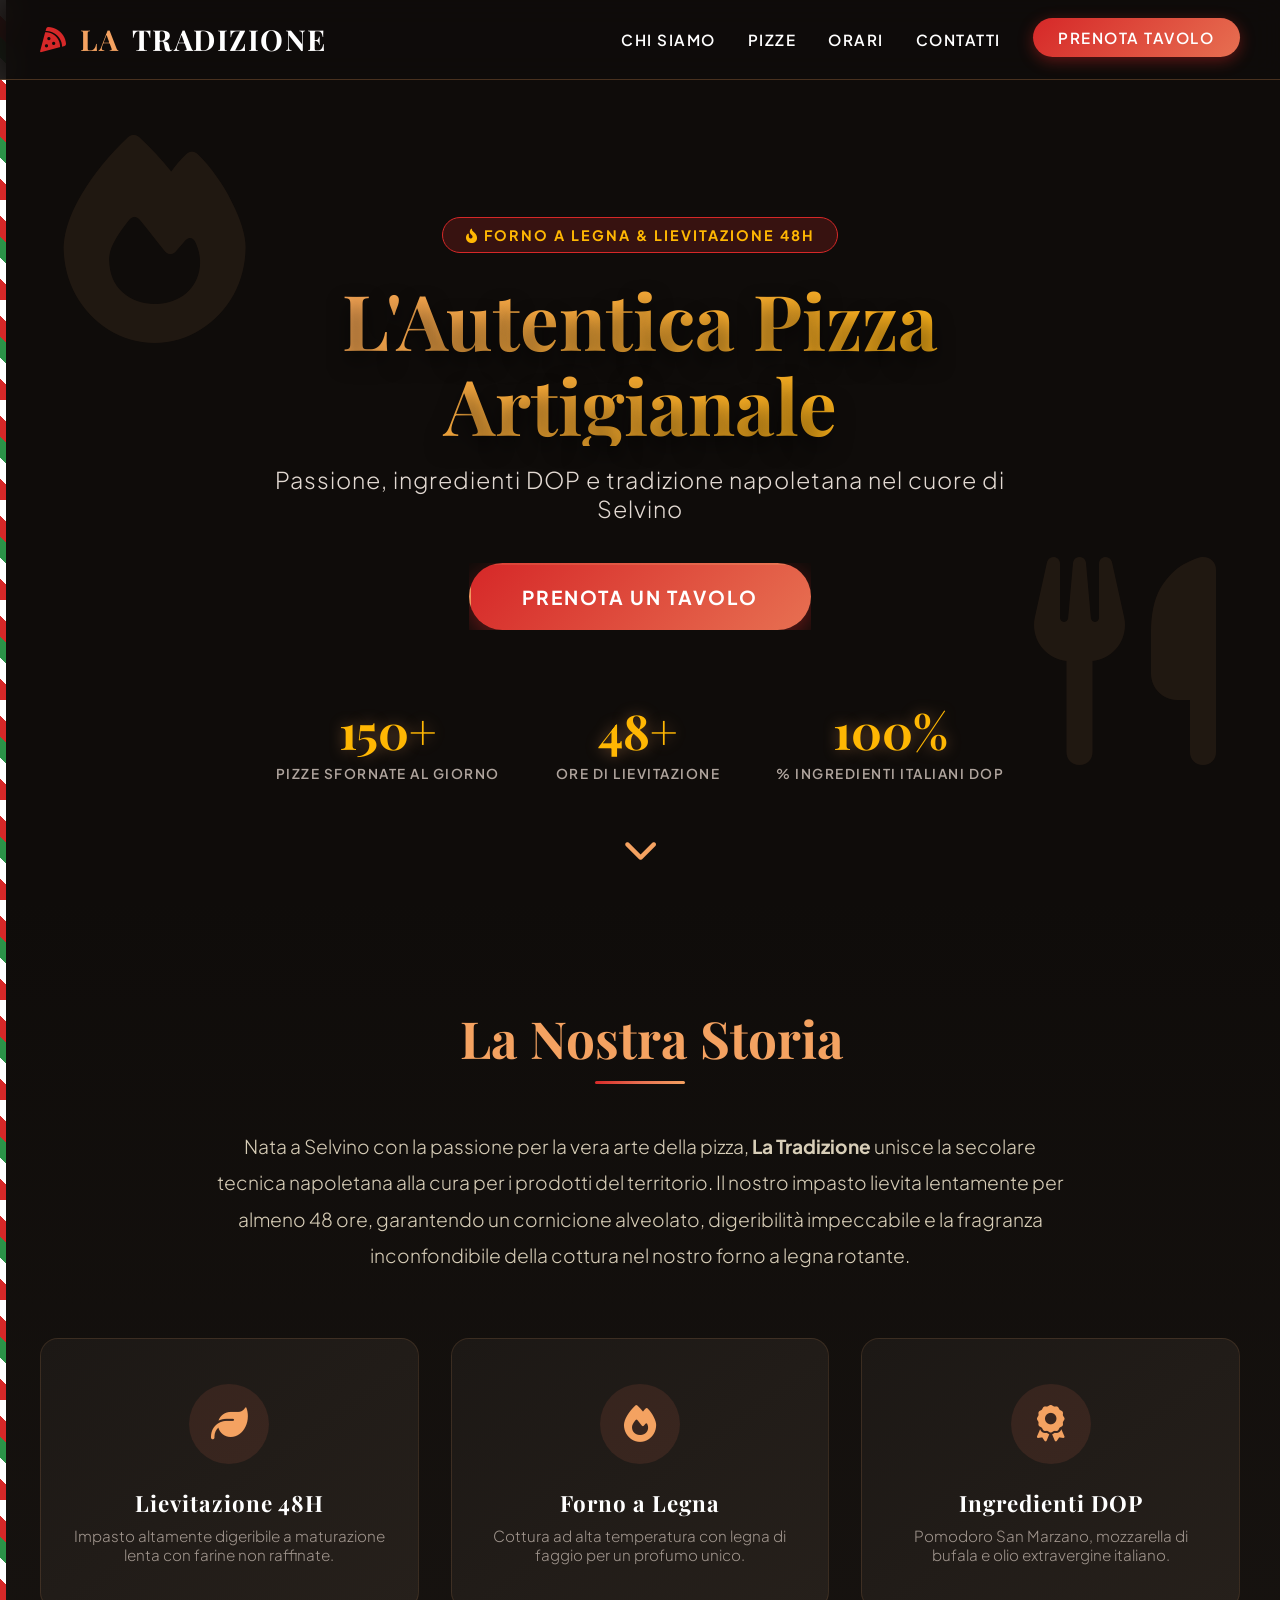
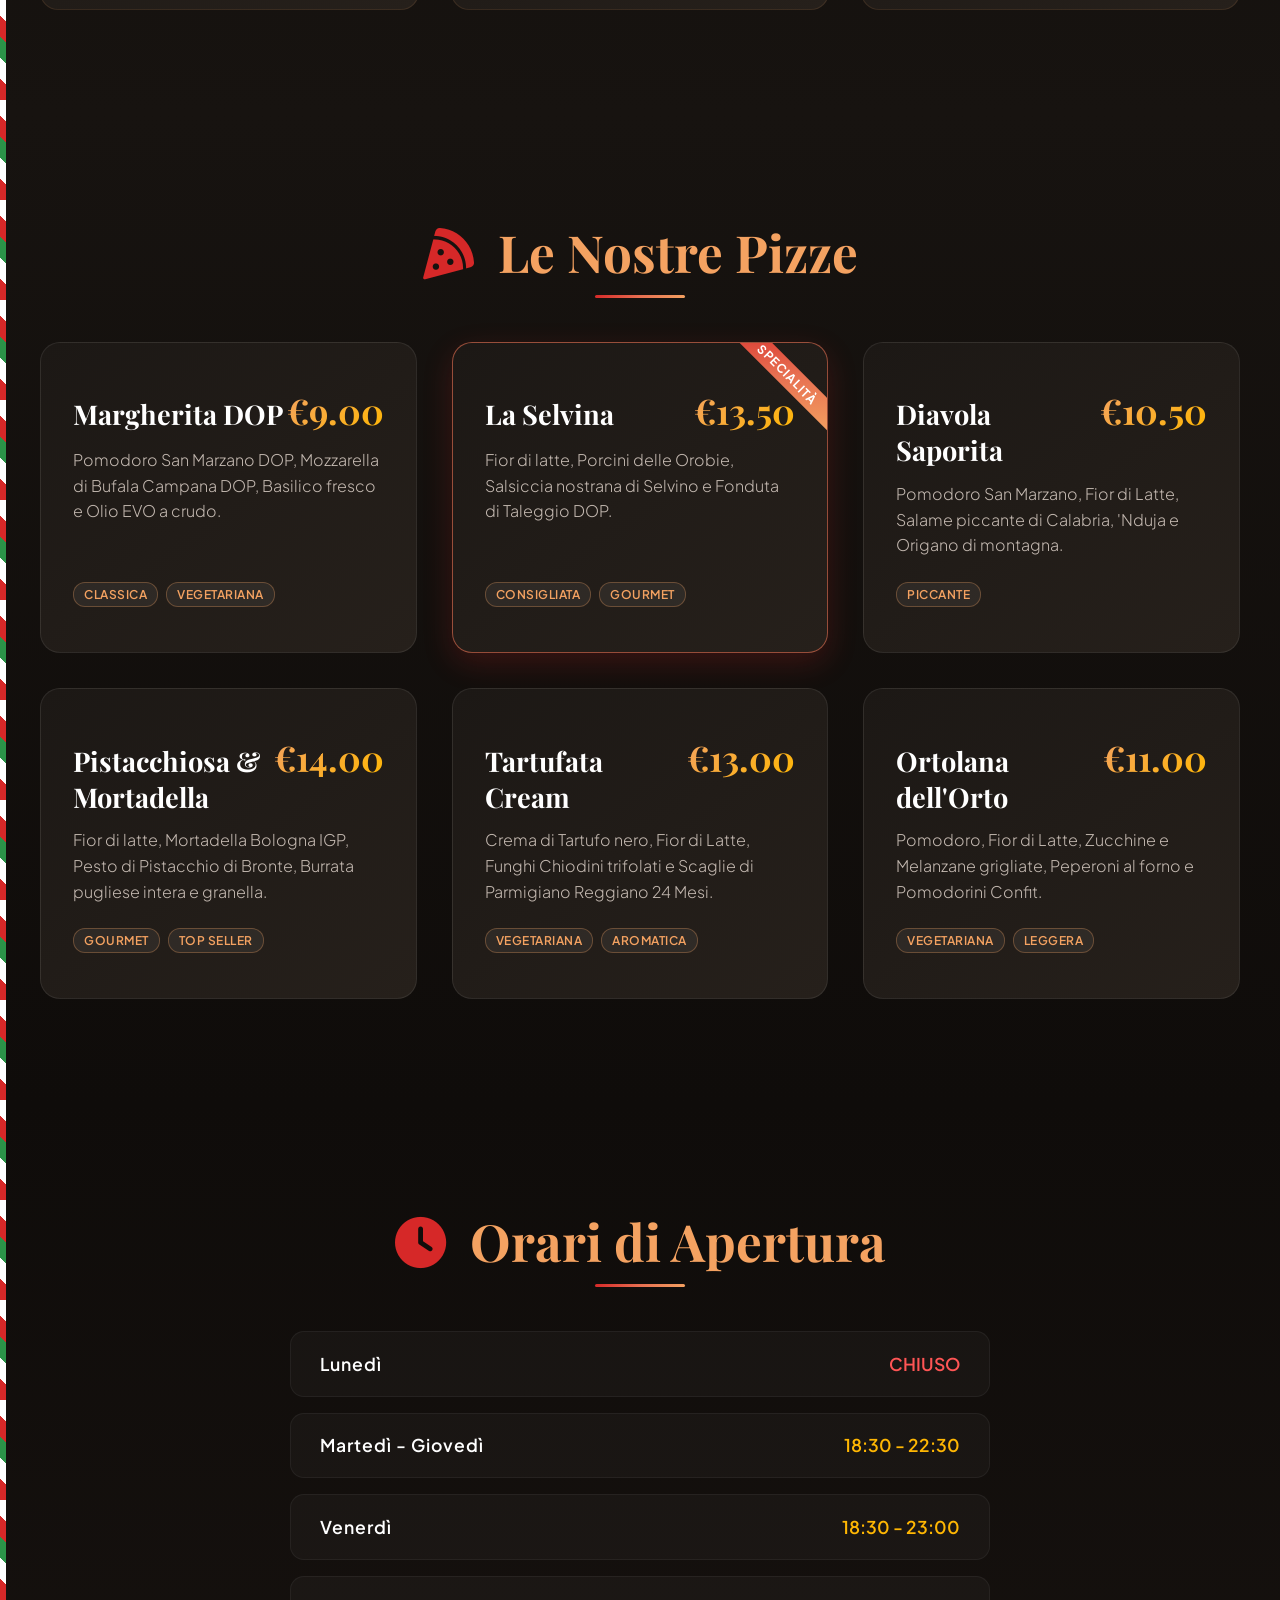
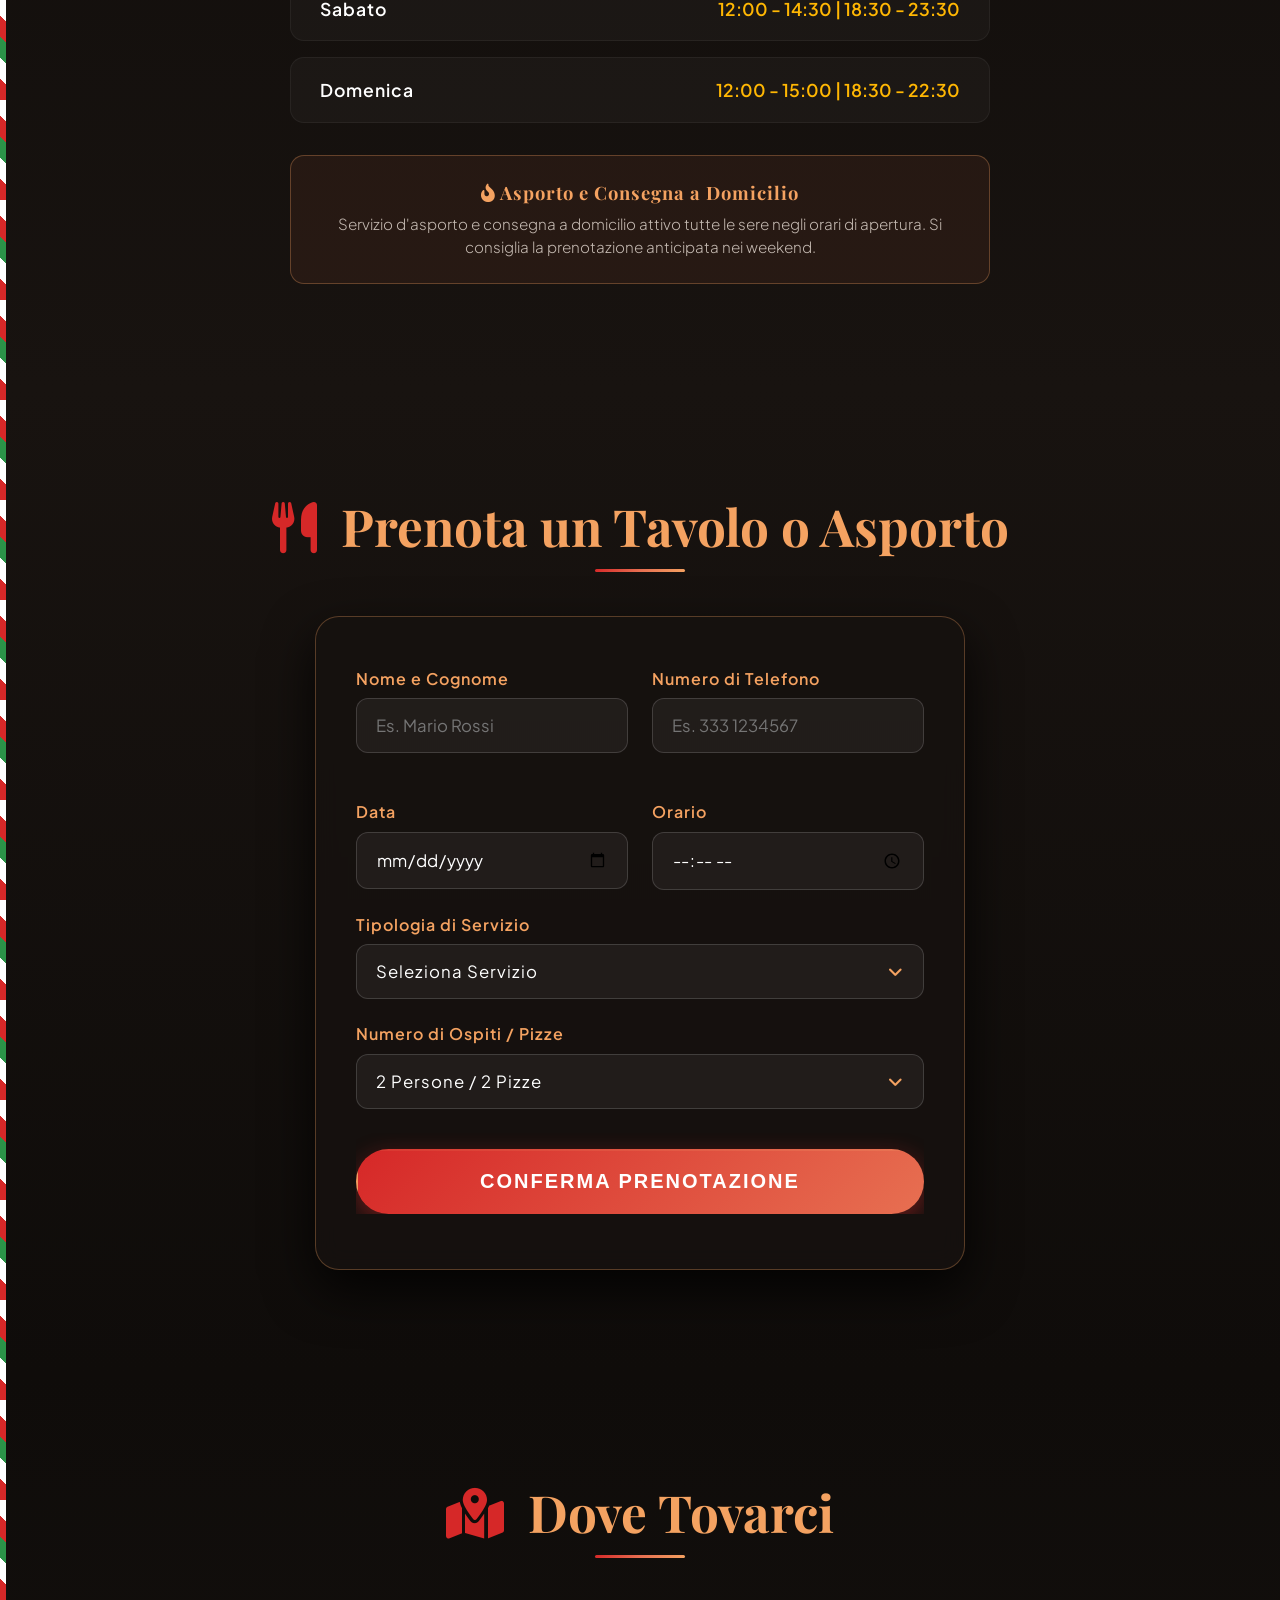
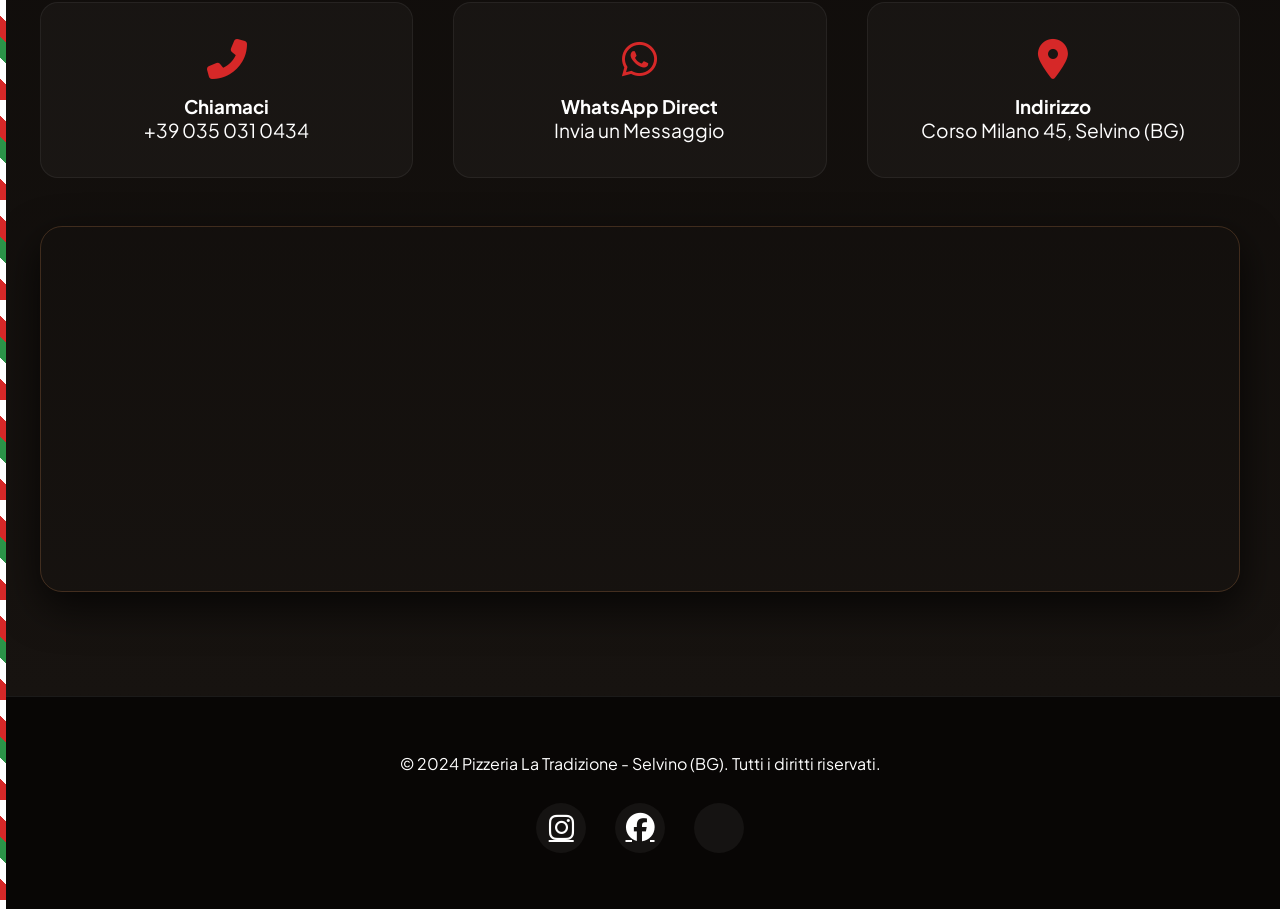
==== Frontend/index.html @ 89fb7803 "idk" ====
<!DOCTYPE html>
<html lang="it">
<head>
    <meta charset="UTF-8">
    <meta name="viewport" content="width=device-width, initial-scale=1.0">
    <meta name="description" content="Pizzeria La Tradizione a Selvino (BG) - Pizze artigianali a lievitazione naturale 48 ore, cotte nel forno a legna con ingredienti DOP selezionati.">
    <meta name="keywords" content="pizzeria, pizza napoletana, forno a legna, lievitazione naturale, Selvino, Bergamo, pizza da asporto">
    <title>Pizzeria La Tradizione | Pizzeria Artigianale a Selvino (BG)</title>
    <link rel="preconnect" href="https://fonts.googleapis.com">
    <link href="https://fonts.googleapis.com/css2?family=Playfair+Display:ital,wght@0,700;0,900;1,400&family=Plus+Jakarta+Sans:wght@300;400;600;700&display=swap" rel="stylesheet">
    <link rel="stylesheet" href="https://cdnjs.cloudflare.com/ajax/libs/font-awesome/6.4.0/css/all.min.css">
    <!-- Collegamento al file CSS esterno -->
    <link rel="stylesheet" href="style.css">
</head>
<body>
    <div class="pizza-stripe-accent"></div>

    <header class="header" id="navbar">
        <div class="logo">
            <h1><i class="fas fa-pizza-slice"></i> LA <span>TRADIZIONE</span></h1>
        </div>
        <nav class="nav" aria-label="Navigazione principale">
            <ul>
                <li><a href="#about">Chi Siamo</a></li>
                <li><a href="#menu">Pizze</a></li>
                <li><a href="#orari">Orari</a></li>
                <li><a href="#contatti">Contatti</a></li>
                <li><a href="#prenota" class="btn-prenota btn-ripple">Prenota Tavolo</a></li>
            </ul>
        </nav>
        <button class="menu-mobile" aria-label="Menu mobile">
            <i class="fas fa-bars"></i>
        </button>
    </header>

    <main>
        <section class="hero">
            <i class="fas fa-fire hero-floating-icon icon-1"></i>
            <i class="fas fa-utensils hero-floating-icon icon-2"></i>

            <div class="hero-content">
                <span class="hero-badge"><i class="fas fa-fire-flame-curved"></i> Forno a Legna & Lievitazione 48H</span>
                <h2>L'Autentica Pizza Artigianale</h2>
                <p>Passione, ingredienti DOP e tradizione napoletana nel cuore di Selvino</p>
                <div class="btn-ripple">
                    <a href="#prenota" class="btn-hero">Prenota un Tavolo</a>
                </div>
                
                <div class="hero-stats">
                    <div class="stat">
                        <span class="stat-number" data-target="150">0</span>
                        <span class="stat-label">Pizze Sfornate al Giorno</span>
                    </div>
                    <div class="stat">
                        <span class="stat-number" data-target="48">0</span>
                        <span class="stat-label">Ore di Lievitazione</span>
                    </div>
                    <div class="stat">
                        <span class="stat-number" data-target="100">0</span>
                        <span class="stat-label">% Ingredienti Italiani DOP</span>
                    </div>
                </div>
            </div>
            <div class="hero-scroll" id="scrollBtn">
                <i class="fas fa-chevron-down"></i>
            </div>
        </section>

        <section id="about" class="section about">
            <div class="container">
                <h2 class="section-title reveal"><i class="fas fa-wheat-awt"></i> La Nostra Storia</h2>
                <p class="about-text reveal">
                    Nata a Selvino con la passione per la vera arte della pizza, <strong>La Tradizione</strong> unisce la secolare tecnica napoletana alla cura per i prodotti del territorio. Il nostro impasto lievita lentamente per almeno 48 ore, garantendo un cornicione alveolato, digeribilità impeccabile e la fragranza inconfondibile della cottura nel nostro forno a legna rotante.
                </p>
                <div class="features">
                    <div class="feature-card reveal reveal-scale" data-tilt>
                        <div class="feature-icon-wrapper">
                            <i class="fas fa-leaf"></i>
                        </div>
                        <h3>Lievitazione 48H</h3>
                        <p style="color: #a0958d; font-size: 0.95rem; font-weight: 300; margin-top: 0.5rem;">Impasto altamente digeribile a maturazione lenta con farine non raffinate.</p>
                    </div>
                    <div class="feature-card reveal reveal-scale" data-tilt>
                        <div class="feature-icon-wrapper">
                            <i class="fas fa-fire"></i>
                        </div>
                        <h3>Forno a Legna</h3>
                        <p style="color: #a0958d; font-size: 0.95rem; font-weight: 300; margin-top: 0.5rem;">Cottura ad alta temperatura con legna di faggio per un profumo unico.</p>
                    </div>
                    <div class="feature-card reveal reveal-scale" data-tilt>
                        <div class="feature-icon-wrapper">
                            <i class="fas fa-award"></i>
                        </div>
                        <h3>Ingredienti DOP</h3>
                        <p style="color: #a0958d; font-size: 0.95rem; font-weight: 300; margin-top: 0.5rem;">Pomodoro San Marzano, mozzarella di bufala e olio extravergine italiano.</p>
                    </div>
                </div>
            </div>
        </section>

        <section id="menu" class="section menu-pizze">
            <div class="container">
                <h2 class="section-title reveal"><i class="fas fa-pizza-slice"></i> Le Nostre Pizze</h2>
                <div class="menu-grid">
                    <div class="pizza-card reveal reveal-left" data-tilt>
                        <div>
                            <div class="pizza-header">
                                <h3>Margherita DOP</h3>
                                <span class="prezzo">€9.00</span>
                            </div>
                            <p>Pomodoro San Marzano DOP, Mozzarella di Bufala Campana DOP, Basilico fresco e Olio EVO a crudo.</p>
                        </div>
                        <div class="pizza-tags">
                            <span class="tag">Classica</span>
                            <span class="tag">Vegetariana</span>
                        </div>
                    </div>

                    <div class="pizza-card featured reveal reveal-scale" data-tilt>
                        <div class="featured-badge">Specialità</div>
                        <div>
                            <div class="pizza-header">
                                <h3>La Selvina</h3>
                                <span class="prezzo">€13.50</span>
                            </div>
                            <p>Fior di latte, Porcini delle Orobie, Salsiccia nostrana di Selvino e Fonduta di Taleggio DOP.</p>
                        </div>
                        <div class="pizza-tags">
                            <span class="tag">Consigliata</span>
                            <span class="tag">Gourmet</span>
                        </div>
                    </div>

                    <div class="pizza-card reveal reveal-right" data-tilt>
                        <div>
                            <div class="pizza-header">
                                <h3>Diavola Saporita</h3>
                                <span class="prezzo">€10.50</span>
                            </div>
                            <p>Pomodoro San Marzano, Fior di Latte, Salame piccante di Calabria, 'Nduja e Origano di montagna.</p>
                        </div>
                        <div class="pizza-tags">
                            <span class="tag">Piccante</span>
                        </div>
                    </div>

                    <div class="pizza-card reveal reveal-left" data-tilt>
                        <div>
                            <div class="pizza-header">
                                <h3>Pistacchiosa & Mortadella</h3>
                                <span class="prezzo">€14.00</span>
                            </div>
                            <p>Fior di latte, Mortadella Bologna IGP, Pesto di Pistacchio di Bronte, Burrata pugliese intera e granella.</p>
                        </div>
                        <div class="pizza-tags">
                            <span class="tag">Gourmet</span>
                            <span class="tag">Top Seller</span>
                        </div>
                    </div>

                    <div class="pizza-card reveal reveal-scale" data-tilt>
                        <div>
                            <div class="pizza-header">
                                <h3>Tartufata Cream</h3>
                                <span class="prezzo">€13.00</span>
                            </div>
                            <p>Crema di Tartufo nero, Fior di Latte, Funghi Chiodini trifolati e Scaglie di Parmigiano Reggiano 24 Mesi.</p>
                        </div>
                        <div class="pizza-tags">
                            <span class="tag">Vegetariana</span>
                            <span class="tag">Aromatica</span>
                        </div>
                    </div>

                    <div class="pizza-card reveal reveal-right" data-tilt>
                        <div>
                            <div class="pizza-header">
                                <h3>Ortolana dell'Orto</h3>
                                <span class="prezzo">€11.00</span>
                            </div>
                            <p>Pomodoro, Fior di Latte, Zucchine e Melanzane grigliate, Peperoni al forno e Pomodorini Confit.</p>
                        </div>
                        <div class="pizza-tags">
                            <span class="tag">Vegetariana</span>
                            <span class="tag">Leggera</span>
                        </div>
                    </div>
                </div>
            </div>
        </section>

        <section id="orari" class="section orari">
            <div class="container">
                <h2 class="section-title reveal"><i class="fas fa-clock"></i> Orari di Apertura</h2>
                <div class="orari-list reveal">
                    <div class="orari-item closed">
                        <span>Lunedì</span>
                        <span>CHIUSO</span>
                    </div>
                    <div class="orari-item">
                        <span>Martedì - Giovedì</span>
                        <span>18:30 - 22:30</span>
                    </div>
                    <div class="orari-item">
                        <span>Venerdì</span>
                        <span>18:30 - 23:00</span>
                    </div>
                    <div class="orari-item">
                        <span>Sabato</span>
                        <span>12:00 - 14:30 | 18:30 - 23:30</span>
                    </div>
                    <div class="orari-item">
                        <span>Domenica</span>
                        <span>12:00 - 15:00 | 18:30 - 22:30</span>
                    </div>

                    <div class="orari-note">
                        <h4><i class="fas fa-fire-flame-curved"></i> Asporto e Consegna a Domicilio</h4>
                        <p>Servizio d'asporto e consegna a domicilio attivo tutte le sere negli orari di apertura. Si consiglia la prenotazione anticipata nei weekend.</p>
                    </div>
                </div>
            </div>
        </section>

        <section id="prenota" class="section prenota">
            <div class="container">
                <h2 class="section-title reveal"><i class="fas fa-utensils"></i> Prenota un Tavolo o Asporto</h2>
                
                <form class="form-prenotazione reveal reveal-scale" id="bookingForm">
                    <div class="form-grid">
                        <div class="form-group">
                            <label for="nome">Nome e Cognome</label>
                            <input type="text" id="nome" name="nome" placeholder="Es. Mario Rossi" required>
                        </div>
                        <div class="form-group">
                            <label for="telefono">Numero di Telefono</label>
                            <input type="tel" id="telefono" name="telefono" placeholder="Es. 333 1234567" required>
                        </div>
                        <div class="form-group">
                            <label for="data">Data</label>
                            <input type="date" id="data" name="data" required>
                        </div>
                        <div class="form-group">
                            <label for="ora">Orario</label>
                            <input type="time" id="ora" name="ora" required>
                        </div>
                    </div>

                    <div class="form-group full-width">
                        <label>Tipologia di Servizio</label>
                        <div class="luxury-select" id="servizioSelect">
                            <div class="luxury-selected">Seleziona Servizio</div>
                            <div class="luxury-options">
                                <div class="luxury-option" data-value="Tavolo in Sala Ristorante">Tavolo in Sala Ristorante</div>
                                <div class="luxury-option" data-value="Ritiro Asporto in Pizzeria">Ritiro Asporto in Pizzeria</div>
                                <div class="luxury-option" data-value="Consegna a Domicilio">Consegna a Domicilio</div>
                            </div>
                        </div>
                        <input type="hidden" id="servizio" name="servizio" required>
                    </div>

                    <div class="form-group full-width">
                        <label>Numero di Ospiti / Pizze</label>
                        <div class="luxury-select" id="ospitiSelect">
                            <div class="luxury-selected">2 Persone / 2 Pizze</div>
                            <div class="luxury-options">
                                <div class="luxury-option" data-value="1 Persona / 1 Pizza">1 Persona / 1 Pizza</div>
                                <div class="luxury-option" data-value="2 Persone / 2 Pizze">2 Persone / 2 Pizze</div>
                                <div class="luxury-option" data-value="3-4 Persone">3-4 Persone</div>
                                <div class="luxury-option" data-value="5-8 Persone (Tavolata)">5-8 Persone (Tavolata)</div>
                                <div class="luxury-option" data-value="Gruppo numeroso (> 8)">Gruppo numeroso (> 8)</div>
                            </div>
                        </div>
                        <input type="hidden" id="ospiti" name="ospiti" value="2 Persone / 2 Pizze" required>
                    </div>

                    <div class="btn-ripple" style="width: 100%;">
                        <button type="submit" class="btn-submit">Conferma Prenotazione</button>
                    </div>
                </form>
            </div>
        </section>

        <section id="contatti" class="section contatti">
            <div class="container">
                <h2 class="section-title reveal"><i class="fas fa-map-marked-alt"></i> Dove Tovarci</h2>
                <div class="contatti-grid">
                    <div class="contatti-card reveal">
                        <i class="fas fa-phone-alt"></i>
                        <h3>Chiamaci</h3>
                        <a href="tel:+390350310434">+39 035 031 0434</a>
                    </div>
                    <div class="contatti-card reveal">
                        <i class="fab fa-whatsapp"></i>
                        <h3>WhatsApp Direct</h3>
                        <a href="https://wa.me/390350310434" target="_blank" rel="noopener">Invia un Messaggio</a>
                    </div>
                    <div class="contatti-card reveal">
                        <i class="fas fa-location-dot"></i>
                        <h3>Indirizzo</h3>
                        <a href="#map">Corso Milano 45, Selvino (BG)</a>
                    </div>
                </div>
                <div class="map-container reveal reveal-scale" id="map">
                    <iframe src="https://www.google.com/maps/embed?pb=!1m18!1m12!1m3!1d2786.1105951682397!2d9.7485!3d45.7821!2m3!1f0!2f0!3f0!3m2!1i1024!2i768!4f13.1!3m3!1m2!1s0x478151f1f1f1f1f1%3A0x0!2sCorso+Milano+45%2C+Selvino+BG!5e0!3m2!1sit!2sit!4v1620000000000" width="100%" height="360" style="border:0;" allowfullscreen="" loading="lazy"></iframe>
                </div>
            </div>
        </section>
    </main>

    <div class="modal-overlay" id="bookingModal">
        <div class="modal-card">
            <div class="modal-icon">
                <i class="fas fa-pizza-slice"></i>
            </div>
            <h3>Richiesta Ricevuta!</h3>
            <p id="modalMessage">Grazie! La tua prenotazione è stata inoltrata al nostro staff.</p>
            <button class="btn-modal-close" id="closeModal">Ottimo, Grazie!</button>
        </div>
    </div>

    <footer class="footer">
        <div class="container">
            <p>&copy; 2024 Pizzeria La Tradizione - Selvino (BG). Tutti i diritti riservati.</p>
            <div class="social">
                <a href="#" aria-label="Instagram"><i class="fab fa-instagram"></i></a>
                <a href="#" aria-label="Facebook"><i class="fab fa-facebook"></i></a>
                <a href="#" aria-label="TripAdvisor"><i class="fab fa-tripadvisor"></i></a>
            </div>
        </div>
    </footer>

    <script>
        document.addEventListener("DOMContentLoaded", () => {
            /* Header Scroll Styling */
            const navbar = document.getElementById('navbar');
            window.addEventListener('scroll', () => {
                if (window.scrollY > 50) {
                    navbar.classList.add('scrolled');
                } else {
                    navbar.classList.remove('scrolled');
                }
            });

            /* Mobile Menu Toggle */
            const menuBtn = document.querySelector('.menu-mobile');
            const nav = document.querySelector('.nav');
            menuBtn.addEventListener('click', () => {
                nav.classList.toggle('active');
            });

            /* Scroll Reveal Observer */
            const revealElements = document.querySelectorAll('.reveal');
            const revealObserver = new IntersectionObserver((entries, observer) => {
                entries.forEach(entry => {
                    if (entry.isIntersecting) {
                        entry.target.classList.add('active');
                    }
                });
            }, {
                threshold: 0.12,
                rootMargin: "0px 0px -50px 0px"
            });

            revealElements.forEach(el => revealObserver.observe(el));

            /* Stat Counter Animation */
            const counters = document.querySelectorAll('.stat-number');
            let hasCounted = false;

            const countUpObserver = new IntersectionObserver((entries) => {
                entries.forEach(entry => {
                    if (entry.isIntersecting && !hasCounted) {
                        hasCounted = true;
                        counters.forEach(counter => {
                            const target = +counter.getAttribute('data-target');
                            const duration = 2000;
                            const stepTime = 20;
                            const steps = duration / stepTime;
                            const increment = target / steps;
                            let current = 0;

                            const timer = setInterval(() => {
                                current += increment;
                                if (current >= target) {
                                    counter.innerText = target + (target === 100 ? '%' : '+');
                                    clearInterval(timer);
                                } else {
                                    counter.innerText = Math.ceil(current) + (target === 100 ? '%' : '+');
                                }
                            }, stepTime);
                        });
                    }
                });
            }, { threshold: 0.5 });

            if (counters.length > 0) {
                countUpObserver.observe(counters[0].parentElement.parentElement);
            }

            /* 3D Card Tilt Effect */
            const tiltCards = document.querySelectorAll('[data-tilt]');
            tiltCards.forEach(card => {
                card.addEventListener('mousemove', (e) => {
                    const rect = card.getBoundingClientRect();
                    const x = e.clientX - rect.left;
                    const y = e.clientY - rect.top;
                    
                    const centerX = rect.width / 2;
                    const centerY = rect.height / 2;
                    
                    const rotateX = ((y - centerY) / centerY) * -8;
                    const rotateY = ((x - centerX) / centerX) * 8;
                    
                    card.style.transform = `perspective(1000px) rotateX(${rotateX}deg) rotateY(${rotateY}deg) translateY(-10px)`;
                });

                card.addEventListener('mouseleave', () => {
                    card.style.transform = 'perspective(1000px) rotateX(0deg) rotateY(0deg) translateY(0px)';
                });
            });

            /* Button Ripple Effect */
            const rippleContainers = document.querySelectorAll('.btn-ripple');
            rippleContainers.forEach(container => {
                container.addEventListener('click', function(e) {
                    const circle = document.createElement('span');
                    const diameter = Math.max(this.clientWidth, this.clientHeight);
                    const radius = diameter / 2;

                    const rect = this.getBoundingClientRect();
                    circle.style.width = circle.style.height = `${diameter}px`;
                    circle.style.left = `${e.clientX - rect.left - radius}px`;
                    circle.style.top = `${e.clientY - rect.top - radius}px`;
                    circle.classList.add('ripple');

                    const ripple = this.getElementsByClassName('ripple')[0];
                    if (ripple) {
                        ripple.remove();
                    }

                    this.appendChild(circle);
                });
            });

            /* Custom Select Dropdowns logic */
            const luxurySelects = document.querySelectorAll(".luxury-select");
            luxurySelects.forEach(select => {
                const selected = select.querySelector(".luxury-selected");
                const optionItems = select.querySelectorAll(".luxury-option");
                const hiddenInput = select.parentElement.querySelector("input[type='hidden']");

                selected.addEventListener("click", (e) => {
                    e.stopPropagation();
                    luxurySelects.forEach(s => {
                        if (s !== select) s.classList.remove("open");
                    });
                    select.classList.toggle("open");
                });

                optionItems.forEach(option => {
                    option.addEventListener("click", () => {
                        const value = option.getAttribute("data-value");
                        selected.textContent = option.textContent;
                        if (hiddenInput) {
                            hiddenInput.value = value;
                        }
                        select.classList.remove("open");
                        select.classList.remove("error");
                    });
                });
            });

            document.addEventListener("click", (e) => {
                luxurySelects.forEach(select => {
                    if (!select.contains(e.target)) {
                        select.classList.remove("open");
                    }
                });
            });

            /* Booking Form Handler (Modal Popup) */
            const bookingForm = document.getElementById('bookingForm');
            const bookingModal = document.getElementById('bookingModal');
            const modalMessage = document.getElementById('modalMessage');
            const closeModal = document.getElementById('closeModal');

            bookingForm.addEventListener('submit', function(e) {
                e.preventDefault();

                const servizioInput = document.getElementById("servizio");
                const servizioSelect = document.getElementById("servizioSelect");

                if (!servizioInput.value) {
                    servizioSelect.classList.add("error");
                    return;
                }

                const nome = document.getElementById('nome').value;
                const data = document.getElementById('data').value;
                const ora = document.getElementById('ora').value;
                const ospiti = document.getElementById('ospiti').value;
                const servizio = servizioInput.value;

                modalMessage.innerHTML = `Grazie mille <strong>${nome}</strong>!<br>La tua prenotazione per <strong>"${servizio}"</strong> (${ospiti}) il <strong>${data}</strong> alle <strong>${ora}</strong> è stata registrata. Ti contatteremo a breve per confermare il tavolo!`;
                
                bookingModal.classList.add('active');

                this.reset();
                const servizioSelected = servizioSelect.querySelector(".luxury-selected");
                const ospitiSelected = document.querySelector("#ospitiSelect .luxury-selected");
                if (servizioSelected) servizioSelected.textContent = "Seleziona Servizio";
                if (ospitiSelected) ospitiSelected.textContent = "2 Persone / 2 Pizze";
                servizioInput.value = "";
                document.getElementById('ospiti').value = "2 Persone / 2 Pizze";
            });

            closeModal.addEventListener('click', () => {
                bookingModal.classList.remove('active');
            });

            bookingModal.addEventListener('click', (e) => {
                if (e.target === bookingModal) {
                    bookingModal.classList.remove('active');
                }
            });

            /* Smooth Scroll Indicator */
            const scrollBtn = document.getElementById('scrollBtn');
            if (scrollBtn) {
                scrollBtn.addEventListener('click', () => {
                    document.querySelector('#about').scrollIntoView({ behavior: 'smooth' });
                });
            }
        });
    </script>
</body>
</html>
---- Frontend/style.css ----
:root {
    --primary: #0f0c0a;
    --secondary: #1a1613;
    --accent-fire: #d62828;
    --accent-gold: #f4a261;
    --accent-bright: #ffb703;
    --text-light: #ffffff;
    --text-muted: #c3b8b0;
    --fire-gradient: linear-gradient(135deg, #d62828 0%, #e76f51 50%, #f4a261 100%);
    --gold-gradient: linear-gradient(135deg, #f4a261 0%, #ffb703 50%, #e76f51 100%);
    --warm-glow: 0 0 25px rgba(231, 111, 81, 0.4);
    --card-bg: linear-gradient(145deg, #1c1815, #26201b);
}

* { 
    margin: 0; 
    padding: 0; 
    box-sizing: border-box; 
}

html {
    scroll-behavior: smooth;
}

body {
    font-family: 'Plus Jakarta Sans', sans-serif;
    background: var(--primary);
    color: var(--text-light);
    overflow-x: hidden;
    position: relative;
}

@keyframes fadeInUp {
    from { opacity: 0; transform: translateY(40px); }
    to { opacity: 1; transform: translateY(0); }
}

@keyframes fadeInDown {
    from { opacity: 0; transform: translateY(-40px); }
    to { opacity: 1; transform: translateY(0); }
}

@keyframes zoomIn {
    from { opacity: 0; transform: scale(0.85); }
    to { opacity: 1; transform: scale(1); }
}

@keyframes floatEffect {
    0%, 100% { transform: translateY(0) rotate(0deg); }
    50% { transform: translateY(-12px) rotate(4deg); }
}

@keyframes floatSlow {
    0%, 100% { transform: translateY(0) scale(1); }
    50% { transform: translateY(-18px) scale(1.04); }
}

@keyframes pulseGlow {
    0%, 100% { box-shadow: 0 0 15px rgba(214, 40, 40, 0.4); }
    50% { box-shadow: 0 0 35px rgba(244, 162, 97, 0.7); }
}

@keyframes rotateSlow {
    0% { transform: rotate(0deg); }
    100% { transform: rotate(360deg); }
}

@keyframes shimmerGradient {
    0% { background-position: 0% 50%; }
    50% { background-position: 100% 50%; }
    100% { background-position: 0% 50%; }
}

@keyframes flameBorder {
    0% { background-position: 0 0; }
    100% { background-position: 60px 0; }
}

@keyframes rippleEffect {
    0% { transform: scale(0); opacity: 0.8; }
    100% { transform: scale(4); opacity: 0; }
}

.header { 
    background: rgba(15, 12, 10, 0.9); 
    padding: 1.1rem 2.5rem; 
    position: fixed; 
    top: 0;
    left: 0;
    right: 0;
    z-index: 1000; 
    display: flex; 
    justify-content: space-between; 
    align-items: center;
    backdrop-filter: blur(14px);
    border-bottom: 1px solid rgba(244, 162, 97, 0.25);
    transition: all 0.4s ease;
    animation: fadeInDown 0.8s ease-out;
}

.header.scrolled {
    padding: 0.8rem 2.5rem;
    background: rgba(10, 8, 7, 0.97);
    border-bottom-color: rgba(231, 111, 81, 0.5);
    box-shadow: 0 10px 30px rgba(0, 0, 0, 0.9);
}

.logo h1 { 
    font-family: 'Playfair Display', serif; 
    color: var(--accent-gold); 
    letter-spacing: 1.5px;
    font-size: 1.8rem;
    margin: 0;
    display: flex;
    align-items: center;
    gap: 12px;
}

.logo h1 i {
    font-size: 1.6rem;
    color: var(--accent-fire);
    animation: floatEffect 3s ease-in-out infinite;
}

.logo h1 span {
    color: #ffffff;
    transition: color 0.3s ease;
}

.logo:hover h1 span {
    color: var(--accent-bright);
}

.nav ul {
    display: flex;
    list-style: none;
    gap: 2rem;
    margin: 0;
    padding: 0;
    align-items: center;
}

.nav a {
    color: white;
    text-decoration: none;
    transition: all 0.3s ease;
    position: relative;
    padding: 0.4rem 0;
    text-transform: uppercase;
    font-size: 0.95rem;
    letter-spacing: 1.5px;
    font-weight: 600;
}

.nav a::after {
    content: '';
    position: absolute;
    bottom: -2px;
    left: 50%;
    width: 0;
    height: 2px;
    background: var(--fire-gradient);
    transition: all 0.3s cubic-bezier(0.4, 0, 0.2, 1);
    transform: translateX(-50%);
}

.nav a:hover {
    color: var(--accent-bright);
}

.nav a:hover::after {
    width: 100%;
}

.btn-prenota {
    background: var(--fire-gradient);
    background-size: 200% 200%;
    color: #ffffff !important;
    font-weight: 700;
    padding: 0.65rem 1.6rem !important;
    border-radius: 30px;
    transition: all 0.3s ease !important;
    animation: pulseGlow 3s infinite, shimmerGradient 4s ease infinite;
    position: relative;
    overflow: hidden;
    box-shadow: 0 4px 15px rgba(214, 40, 40, 0.4);
}

.btn-prenota::after {
    display: none !important;
}

.btn-prenota:hover {
    transform: translateY(-2px) scale(1.05);
    box-shadow: var(--warm-glow);
}

.hero {
    min-height: 100vh;
    display: flex;
    align-items: center;
    justify-content: center;
    text-align: center;
    position: relative;
    background: linear-gradient(135deg, rgba(15,12,10,0.92), rgba(15,12,10,0.82)),
                url('https://images.unsplash.com/photo-1513104890138-7c749659a591?auto=format&fit=crop&w=1920&q=80') center/cover no-repeat;
    padding-top: 100px;
    overflow: hidden;
}

.pizza-stripe-accent {
    position: absolute;
    top: 0;
    left: 0;
    width: 6px;
    height: 100%;
    background: repeating-linear-gradient(
        45deg,
        #d62828,
        #d62828 15px,
        #ffffff 15px,
        #ffffff 30px,
        #2b9348 30px,
        #2b9348 45px
    );
    background-size: 100px 100px;
    animation: flameBorder 3s linear infinite;
    z-index: 10;
}

.hero-floating-icon {
    position: absolute;
    color: rgba(244, 162, 97, 0.08);
    font-size: 13rem;
    pointer-events: none;
    z-index: 1;
}

.hero-floating-icon.icon-1 {
    top: 15%;
    left: 5%;
    animation: floatSlow 6s ease-in-out infinite;
}

.hero-floating-icon.icon-2 {
    bottom: 15%;
    right: 5%;
    animation: floatSlow 8s ease-in-out infinite 1s;
}

.hero-content {
    position: relative;
    z-index: 2;
    max-width: 880px;
    padding: 2.5rem;
}

.hero-badge {
    display: inline-block;
    background: rgba(214, 40, 40, 0.2);
    border: 1px solid var(--accent-fire);
    color: var(--accent-bright);
    padding: 0.5rem 1.4rem;
    border-radius: 30px;
    font-size: 0.9rem;
    font-weight: 700;
    letter-spacing: 2px;
    text-transform: uppercase;
    margin-bottom: 1.5rem;
    animation: fadeInUp 0.8s ease-out;
}

.hero h2 {
    font-size: 4.8rem;
    font-family: 'Playfair Display', serif;
    background: var(--gold-gradient);
    background-size: 200% 200%;
    -webkit-background-clip: text;
    -webkit-text-fill-color: transparent;
    animation: fadeInUp 1s ease-out, shimmerGradient 6s ease infinite;
    margin-bottom: 1rem;
    text-shadow: 0 10px 20px rgba(0,0,0,0.6);
    line-height: 1.1;
}

.hero p {
    font-size: 1.45rem;
    margin: 1.2rem 0 2.5rem;
    animation: fadeInUp 1s ease-out 0.3s backwards;
    color: #e2d9d2;
    font-weight: 300;
    letter-spacing: 1px;
}

.btn-ripple {
    position: relative;
    overflow: hidden;
    display: inline-block;
}

.ripple {
    position: absolute;
    border-radius: 50%;
    transform: scale(0);
    animation: rippleEffect 0.6s linear;
    background-color: rgba(255, 255, 255, 0.4);
    pointer-events: none;
}

.btn-hero {
    background: var(--fire-gradient);
    background-size: 200% 200%;
    color: #ffffff;
    padding: 1.2rem 3.2rem;
    text-decoration: none;
    border-radius: 50px;
    font-size: 1.2rem;
    font-weight: 700;
    letter-spacing: 2px;
    transition: all 0.4s cubic-bezier(0.175, 0.885, 0.32, 1.275);
    animation: fadeInUp 1s ease-out 0.6s backwards, shimmerGradient 4s ease infinite;
    display: inline-block;
    border: 2px solid transparent;
    text-transform: uppercase;
    box-shadow: 0 8px 25px rgba(214, 40, 40, 0.45);
}

.btn-hero:hover {
    transform: translateY(-5px) scale(1.05);
    box-shadow: 0 15px 35px rgba(244, 162, 97, 0.6);
    border-color: #ffffff;
    color: #ffffff;
}

.hero-stats {
    display: flex;
    justify-content: center;
    gap: 3.5rem;
    margin-top: 4rem;
    animation: fadeInUp 1s ease-out 0.9s backwards;
}

.stat {
    text-align: center;
    position: relative;
    transition: transform 0.3s ease;
}

.stat:hover {
    transform: translateY(-5px);
}

.stat-number {
    font-size: 3rem;
    font-family: 'Playfair Display', serif;
    font-weight: 700;
    color: var(--accent-bright);
    display: block;
    text-shadow: 0 0 15px rgba(244, 162, 97, 0.4);
}

.stat-label {
    font-size: 0.85rem;
    color: #b0a59e;
    text-transform: uppercase;
    letter-spacing: 1.5px;
    font-weight: 600;
}

.hero-scroll {
    position: absolute;
    bottom: 30px;
    left: 50%;
    transform: translateX(-50%);
    animation: floatEffect 2s ease-in-out infinite;
    color: var(--accent-gold);
    font-size: 2.2rem;
    cursor: pointer;
    z-index: 5;
    transition: color 0.3s ease;
}

.hero-scroll:hover {
    color: #ffffff;
}

.section {
    padding: 6.5rem 2rem;
    position: relative;
    z-index: 2;
}

.container {
    max-width: 1200px;
    margin: 0 auto;
}

.section-title {
    font-family: 'Playfair Display', serif;
    color: var(--accent-gold);
    margin-bottom: 3.5rem;
    text-align: center;
    font-size: 3.2rem;
    position: relative;
    display: block;
    width: 100%;
}

.section-title::after {
    content: '';
    position: absolute;
    bottom: -12px;
    left: 50%;
    transform: translateX(-50%);
    width: 90px;
    height: 3px;
    background: var(--fire-gradient);
    border-radius: 2px;
    transition: width 0.4s ease;
}

.section-title:hover::after {
    width: 150px;
}

.section-title i {
    margin-right: 12px;
    color: var(--accent-fire);
    transition: transform 0.5s ease;
}

.section-title:hover i {
    transform: rotate(20deg) scale(1.2);
}

/* SCROLL REVEAL ANIMATIONS */
.reveal {
    opacity: 0;
    transform: translateY(50px);
    transition: opacity 0.8s cubic-bezier(0.25, 0.46, 0.45, 0.94), 
                transform 0.8s cubic-bezier(0.25, 0.46, 0.45, 0.94);
}

.reveal.reveal-left {
    transform: translateX(-60px);
}

.reveal.reveal-right {
    transform: translateX(60px);
}

.reveal.reveal-scale {
    transform: scale(0.85);
}

.reveal.active {
    opacity: 1;
    transform: translateY(0) translateX(0) scale(1);
}

/* ABOUT SECTION */
.about {
    background: linear-gradient(180deg, #0f0c0a 0%, #171310 100%);
}

.about-text {
    max-width: 850px;
    margin: 0 auto;
    line-height: 1.9;
    font-size: 1.2rem;
    text-align: center;
    color: #d8ceb8;
    font-weight: 300;
}

.features {
    display: grid;
    grid-template-columns: repeat(auto-fit, minmax(240px, 1fr));
    gap: 2rem;
    margin-top: 4rem;
}

.feature-card {
    background: var(--card-bg);
    border: 1px solid rgba(244, 162, 97, 0.12);
    border-radius: 18px;
    padding: 2.8rem 1.8rem;
    text-align: center;
    transition: all 0.4s cubic-bezier(0.175, 0.885, 0.32, 1.275);
    position: relative;
    overflow: hidden;
    transform-style: preserve-3d;
    perspective: 1000px;
}

.feature-card::before {
    content: '';
    position: absolute;
    top: 0;
    left: 0;
    width: 100%;
    height: 3px;
    background: var(--fire-gradient);
    opacity: 0;
    transition: opacity 0.4s ease;
}

.feature-card:hover {
    transform: translateY(-12px) scale(1.02);
    border-color: rgba(231, 111, 81, 0.5);
    box-shadow: 0 20px 40px rgba(0, 0, 0, 0.7);
}

.feature-card:hover::before {
    opacity: 1;
}

.feature-icon-wrapper {
    width: 80px;
    height: 80px;
    margin: 0 auto 1.5rem;
    background: rgba(231, 111, 81, 0.12);
    border-radius: 50%;
    display: flex;
    align-items: center;
    justify-content: center;
    transition: all 0.4s ease;
}

.feature-card:hover .feature-icon-wrapper {
    background: var(--fire-gradient);
    transform: scale(1.1) rotate(10deg);
    box-shadow: var(--warm-glow);
}

.feature-card i {
    font-size: 2.3rem;
    color: var(--accent-gold);
    transition: color 0.4s ease;
}

.feature-card:hover i {
    color: #ffffff;
}

.feature-card h3 {
    font-size: 1.4rem;
    font-family: 'Playfair Display', serif;
    letter-spacing: 1px;
    margin-bottom: 0.5rem;
    color: #ffffff;
}

/* MENU PIZZE SECTION */
.menu-pizze {
    background: linear-gradient(180deg, #171310 0%, #0f0c0a 100%);
}

.menu-grid {
    display: grid;
    grid-template-columns: repeat(auto-fit, minmax(320px, 1fr));
    gap: 2.2rem;
}

.pizza-card {
    background: var(--card-bg);
    padding: 2.8rem 2rem;
    border-radius: 20px;
    transition: all 0.4s cubic-bezier(0.175, 0.885, 0.32, 1.275);
    border: 1px solid rgba(255, 255, 255, 0.08);
    position: relative;
    overflow: hidden;
    display: flex;
    flex-direction: column;
    justify-content: space-between;
}

.pizza-card.featured {
    border-color: rgba(231, 111, 81, 0.6);
    box-shadow: 0 10px 30px rgba(214, 40, 40, 0.2);
}

.featured-badge {
    position: absolute;
    top: 20px;
    right: -35px;
    background: var(--fire-gradient);
    color: #ffffff;
    font-weight: 700;
    font-size: 0.75rem;
    padding: 4px 35px;
    transform: rotate(45deg);
    letter-spacing: 1px;
    text-transform: uppercase;
}

.pizza-card:hover {
    transform: translateY(-12px);
    box-shadow: 0 25px 50px rgba(0, 0, 0, 0.8);
    border-color: var(--accent-gold);
}

.pizza-header {
    display: flex;
    justify-content: space-between;
    align-items: baseline;
    margin-bottom: 0.8rem;
}

.pizza-card h3 {
    font-size: 1.7rem;
    color: white;
    font-family: 'Playfair Display', serif;
}

.prezzo {
    font-size: 2.2rem;
    background: var(--gold-gradient);
    background-size: 200% 200%;
    -webkit-background-clip: text;
    -webkit-text-fill-color: transparent;
    font-weight: 700;
    font-family: 'Playfair Display', serif;
    animation: shimmerGradient 5s ease infinite;
}

.pizza-card p {
    color: var(--text-muted);
    font-size: 1rem;
    line-height: 1.6;
    font-weight: 300;
    margin-bottom: 1.5rem;
}

.pizza-tags {
    display: flex;
    gap: 8px;
    flex-wrap: wrap;
}

.tag {
    font-size: 0.75rem;
    padding: 4px 10px;
    border-radius: 12px;
    background: rgba(255, 255, 255, 0.06);
    color: var(--accent-gold);
    border: 1px solid rgba(244, 162, 97, 0.3);
    font-weight: 600;
    text-transform: uppercase;
    letter-spacing: 0.5px;
}

/* ORARI SECTION */
.orari {
    background: linear-gradient(180deg, #0f0c0a 0%, #181310 100%);
}

.orari-list {
    list-style: none;
    max-width: 700px;
    margin: 0 auto;
}

.orari-item {
    display: flex;
    justify-content: space-between;
    align-items: center;
    padding: 1.3rem 1.8rem;
    background: rgba(255, 255, 255, 0.03);
    margin-bottom: 1rem;
    border-radius: 14px;
    border: 1px solid rgba(255, 255, 255, 0.05);
    transition: all 0.3s ease;
}

.orari-item:hover {
    background: rgba(231, 111, 81, 0.08);
    transform: translateX(10px);
    border-color: rgba(244, 162, 97, 0.4);
    box-shadow: 0 5px 20px rgba(0, 0, 0, 0.4);
}

.orari-item span:first-child {
    font-weight: 600;
    letter-spacing: 1px;
    font-size: 1.1rem;
}

.orari-item span:last-child {
    color: var(--accent-bright);
    font-weight: 600;
    font-size: 1.1rem;
}

.orari-item.closed span:last-child {
    color: #ff5555;
}

.orari-note {
    background: rgba(231, 111, 81, 0.08);
    border: 1px solid rgba(244, 162, 97, 0.3);
    border-radius: 14px;
    padding: 1.5rem;
    margin-top: 2rem;
    text-align: center;
}

.orari-note h4 {
    color: var(--accent-gold);
    font-size: 1.15rem;
    margin-bottom: 0.5rem;
    letter-spacing: 1px;
    font-family: 'Playfair Display', serif;
}

.orari-note p {
    color: var(--text-muted);
    font-size: 0.95rem;
    font-weight: 300;
    line-height: 1.5;
}

.prenota {
    background: linear-gradient(180deg, #181310 0%, #0f0c0a 100%);
}

.form-prenotazione {
    max-width: 650px;
    margin: 0 auto;
    background: rgba(22, 18, 15, 0.88);
    border: 1px solid rgba(244, 162, 97, 0.3);
    padding: 3.2rem 2.5rem;
    border-radius: 24px;
    box-shadow: 0 20px 50px rgba(0, 0, 0, 0.8);
    backdrop-filter: blur(12px);
    position: relative;
}

.form-grid {
    display: grid;
    grid-template-columns: repeat(auto-fit, minmax(240px, 1fr));
    gap: 1.5rem;
}

.form-group {
    margin-bottom: 1.5rem;
}

.form-group.full-width {
    grid-column: 1 / -1;
}

.form-group label {
    display: block;
    margin-bottom: 0.6rem;
    color: var(--accent-gold);
    font-weight: 600;
    letter-spacing: 1px;
    font-size: 1rem;
}

.form-group input, .form-group select {
    width: 100%;
    padding: 1rem 1.2rem;
    border: 1px solid rgba(255, 255, 255, 0.15);
    border-radius: 12px;
    background: rgba(255, 255, 255, 0.05);
    color: #ffffff;
    font-family: inherit;
    font-size: 1.05rem;
    transition: all 0.3s ease;
}

.form-group select option {
    background-color: #171310;
    color: #ffffff;
    padding: 0.8rem;
}

/* CUSTOM SELECT */
.luxury-select {
    position: relative;
    width: 100%;
    color: white;
    user-select: none;
}

.luxury-selected {
    background: rgba(255, 255, 255, 0.05);
    padding: 1rem 1.2rem;
    border-radius: 12px;
    border: 1px solid rgba(255, 255, 255, 0.15);
    cursor: pointer;
    transition: all 0.3s ease;
    letter-spacing: 1px;
    display: flex;
    justify-content: space-between;
    align-items: center;
    font-size: 1.05rem;
}

.luxury-selected::after {
    content: '\f107';
    font-family: 'Font Awesome 6 Free';
    font-weight: 900;
    color: var(--accent-gold);
    transition: transform 0.3s ease;
}

.luxury-select.open .luxury-selected::after {
    transform: rotate(180deg);
}

.luxury-select.error .luxury-selected {
    border-color: #ff4d4d;
    box-shadow: 0 0 10px rgba(255, 77, 77, 0.4);
}

.luxury-selected:hover {
    border-color: var(--accent-gold);
    background: rgba(255, 255, 255, 0.1);
    box-shadow: 0 0 15px rgba(244, 162, 97, 0.3);
}

.luxury-options {
    position: absolute;
    top: calc(100% + 8px);
    left: 0;
    width: 100%;
    background: rgba(18, 14, 12, 0.98);
    backdrop-filter: blur(15px);
    border: 1px solid rgba(244, 162, 97, 0.4);
    border-radius: 14px;
    padding: 0.6rem 0;
    display: none;
    flex-direction: column;
    z-index: 999;
    box-shadow: 0 15px 35px rgba(0,0,0,0.9);
}

.luxury-option {
    padding: 1rem 1.4rem;
    cursor: pointer;
    transition: all 0.2s ease;
    font-size: 1.05rem;
}

.luxury-option:hover {
    background: rgba(231, 111, 81, 0.2);
    color: var(--accent-bright);
    padding-left: 1.8rem;
}

.luxury-select.open .luxury-options {
    display: flex;
    animation: zoomIn 0.25s ease-out;
}

/* BUTTON SUBMIT */
.btn-submit {
    background: var(--fire-gradient);
    background-size: 200% 200%;
    color: #ffffff;
    padding: 1.2rem 2.5rem;
    border: 2px solid transparent;
    border-radius: 50px;
    cursor: pointer;
    width: 100%;
    font-size: 1.25rem;
    font-weight: 700;
    letter-spacing: 2px;
    transition: all 0.35s ease;
    box-shadow: 0 8px 25px rgba(214, 40, 40, 0.45);
    text-transform: uppercase;
    margin-top: 1rem;
    animation: shimmerGradient 4s ease infinite;
}

.btn-submit:hover {
    transform: translateY(-3px);
    box-shadow: 0 12px 35px rgba(244, 162, 97, 0.7);
    border-color: #ffffff;
}

.modal-overlay {
    position: fixed;
    top: 0;
    left: 0;
    width: 100%;
    height: 100%;
    background: rgba(0, 0, 0, 0.88);
    backdrop-filter: blur(12px);
    z-index: 2000;
    display: flex;
    align-items: center;
    justify-content: center;
    opacity: 0;
    pointer-events: none;
    transition: opacity 0.4s ease;
}

.modal-overlay.active {
    opacity: 1;
    pointer-events: all;
}

.modal-card {
    background: var(--card-bg);
    border: 1px solid var(--accent-gold);
    border-radius: 24px;
    padding: 3rem 2.5rem;
    max-width: 500px;
    width: 90%;
    text-align: center;
    box-shadow: 0 25px 60px rgba(0,0,0,0.9);
    transform: scale(0.8) translateY(20px);
    transition: transform 0.4s cubic-bezier(0.175, 0.885, 0.32, 1.275);
}

.modal-overlay.active .modal-card {
    transform: scale(1) translateY(0);
}

.modal-icon {
    width: 85px;
    height: 85px;
    margin: 0 auto 1.5rem;
    background: var(--fire-gradient);
    border-radius: 50%;
    display: flex;
    align-items: center;
    justify-content: center;
    font-size: 2.8rem;
    color: #ffffff;
    box-shadow: var(--warm-glow);
}

.modal-card h3 {
    font-family: 'Playfair Display', serif;
    font-size: 2.2rem;
    color: var(--accent-gold);
    margin-bottom: 0.8rem;
}

.modal-card p {
    color: #e0d8d0;
    font-size: 1.1rem;
    line-height: 1.6;
    margin-bottom: 2rem;
    font-weight: 300;
}

.btn-modal-close {
    background: var(--fire-gradient);
    color: #ffffff;
    padding: 0.85rem 2.8rem;
    border: none;
    border-radius: 30px;
    font-size: 1.1rem;
    font-weight: 700;
    cursor: pointer;
    letter-spacing: 1px;
    transition: transform 0.3s ease;
}

.btn-modal-close:hover {
    transform: scale(1.05);
}

/* CONTATTI */
.contatti {
    background: linear-gradient(180deg, #0f0c0a 0%, #171310 100%);
}

.contatti-grid {
    display: grid;
    grid-template-columns: repeat(auto-fit, minmax(280px, 1fr));
    gap: 2.5rem;
    margin-bottom: 3rem;
    text-align: center;
}

.contatti-card {
    background: rgba(255,255,255,0.03);
    border: 1px solid rgba(255,255,255,0.06);
    padding: 2.2rem;
    border-radius: 18px;
    transition: all 0.3s ease;
}

.contatti-card:hover {
    background: rgba(231, 111, 81, 0.08);
    border-color: rgba(244, 162, 97, 0.4);
    transform: translateY(-5px);
}

.contatti-card i {
    font-size: 2.5rem;
    color: var(--accent-fire);
    margin-bottom: 1rem;
}

.contatti-card a {
    color: white;
    text-decoration: none;
    font-size: 1.2rem;
    transition: color 0.3s ease;
    display: block;
}

.contatti-card a:hover {
    color: var(--accent-bright);
}

.map-container {
    border-radius: 22px;
    overflow: hidden;
    box-shadow: 0 15px 40px rgba(0,0,0,0.7);
    border: 1px solid rgba(244, 162, 97, 0.2);
}

/* FOOTER */
.footer {
    background: #080605;
    text-align: center;
    padding: 3.5rem 1rem;
    border-top: 1px solid rgba(255,255,255,0.08);
}

.social {
    display: flex;
    justify-content: center;
    gap: 1.8rem;
    margin-top: 1.8rem;
}

.social a {
    color: white;
    font-size: 1.8rem;
    transition: all 0.3s cubic-bezier(0.175, 0.885, 0.32, 1.275);
    width: 50px;
    height: 50px;
    border-radius: 50%;
    background: rgba(255,255,255,0.05);
    display: flex;
    align-items: center;
    justify-content: center;
}

.social a:hover {
    color: #ffffff;
    background: var(--fire-gradient);
    transform: translateY(-6px) scale(1.1);
    box-shadow: var(--warm-glow);
}

.menu-mobile {
    display: none;
    background: none;
    border: none;
    color: var(--accent-gold);
    font-size: 2rem;
    cursor: pointer;
    transition: transform 0.3s ease;
}

.menu-mobile:hover {
    transform: scale(1.1);
}

/* RESPONSIVE */
@media (max-width: 768px) {
    .menu-mobile {
        display: block;
    }

    .nav {
        display: none;
        position: absolute;
        top: 100%;
        left: 0;
        right: 0;
        background: rgba(10, 8, 7, 0.98);
        backdrop-filter: blur(15px);
        border-bottom: 1px solid rgba(244, 162, 97, 0.3);
    }

    .nav.active {
        display: block;
        animation: fadeInDown 0.4s ease-out;
    }

    .nav ul {
        flex-direction: column;
        padding: 2rem;
        gap: 1.5rem;
    }

    .hero h2 {
        font-size: 3rem;
    }

    .hero p {
        font-size: 1.2rem;
    }

    .hero-stats {
        flex-direction: column;
        gap: 2rem;
    }

    .section-title {
        font-size: 2.3rem;
    }

    .form-prenotazione {
        padding: 2rem 1.4rem;
    }
}

::-webkit-scrollbar {
    width: 10px;
}

::-webkit-scrollbar-track {
    background: #0f0c0a;
}

::-webkit-scrollbar-thumb {
    background: var(--accent-fire);
    border-radius: 5px;
}

::-webkit-scrollbar-thumb:hover {
    background: var(--accent-gold);
}s
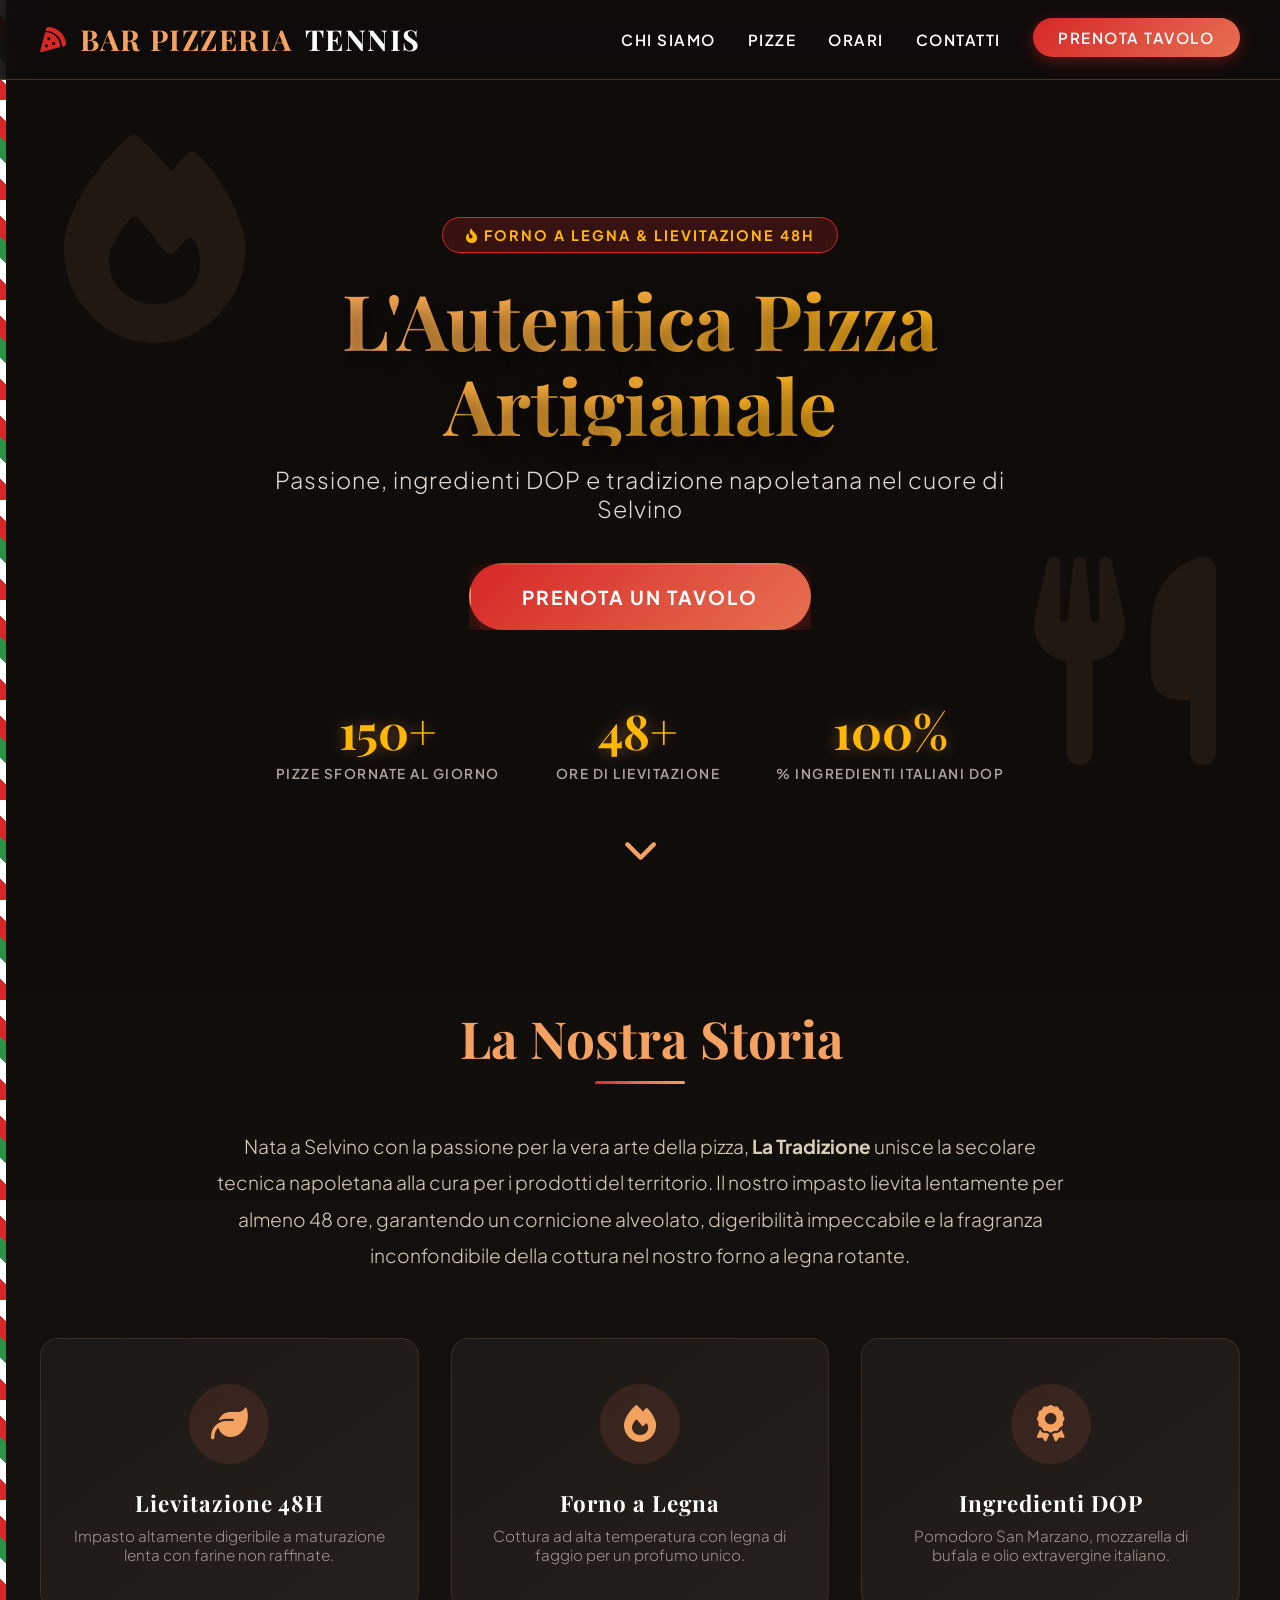
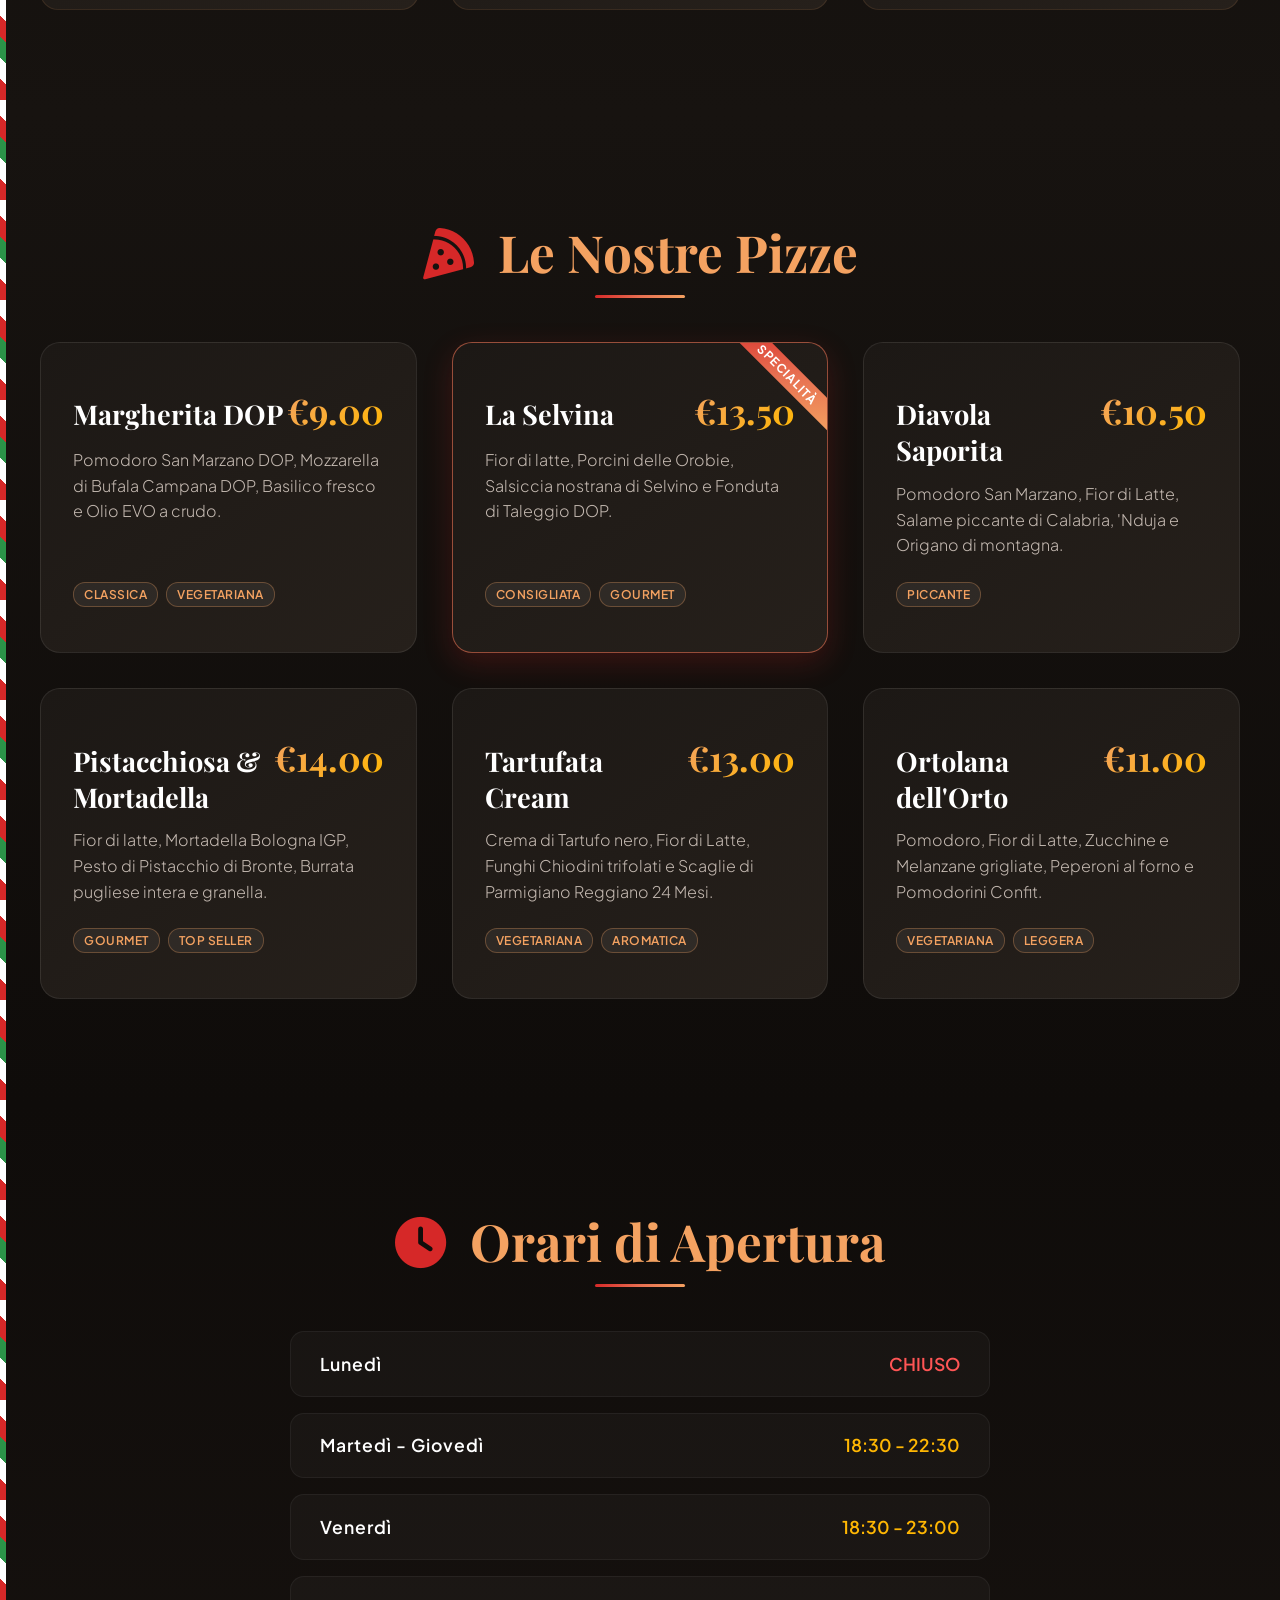
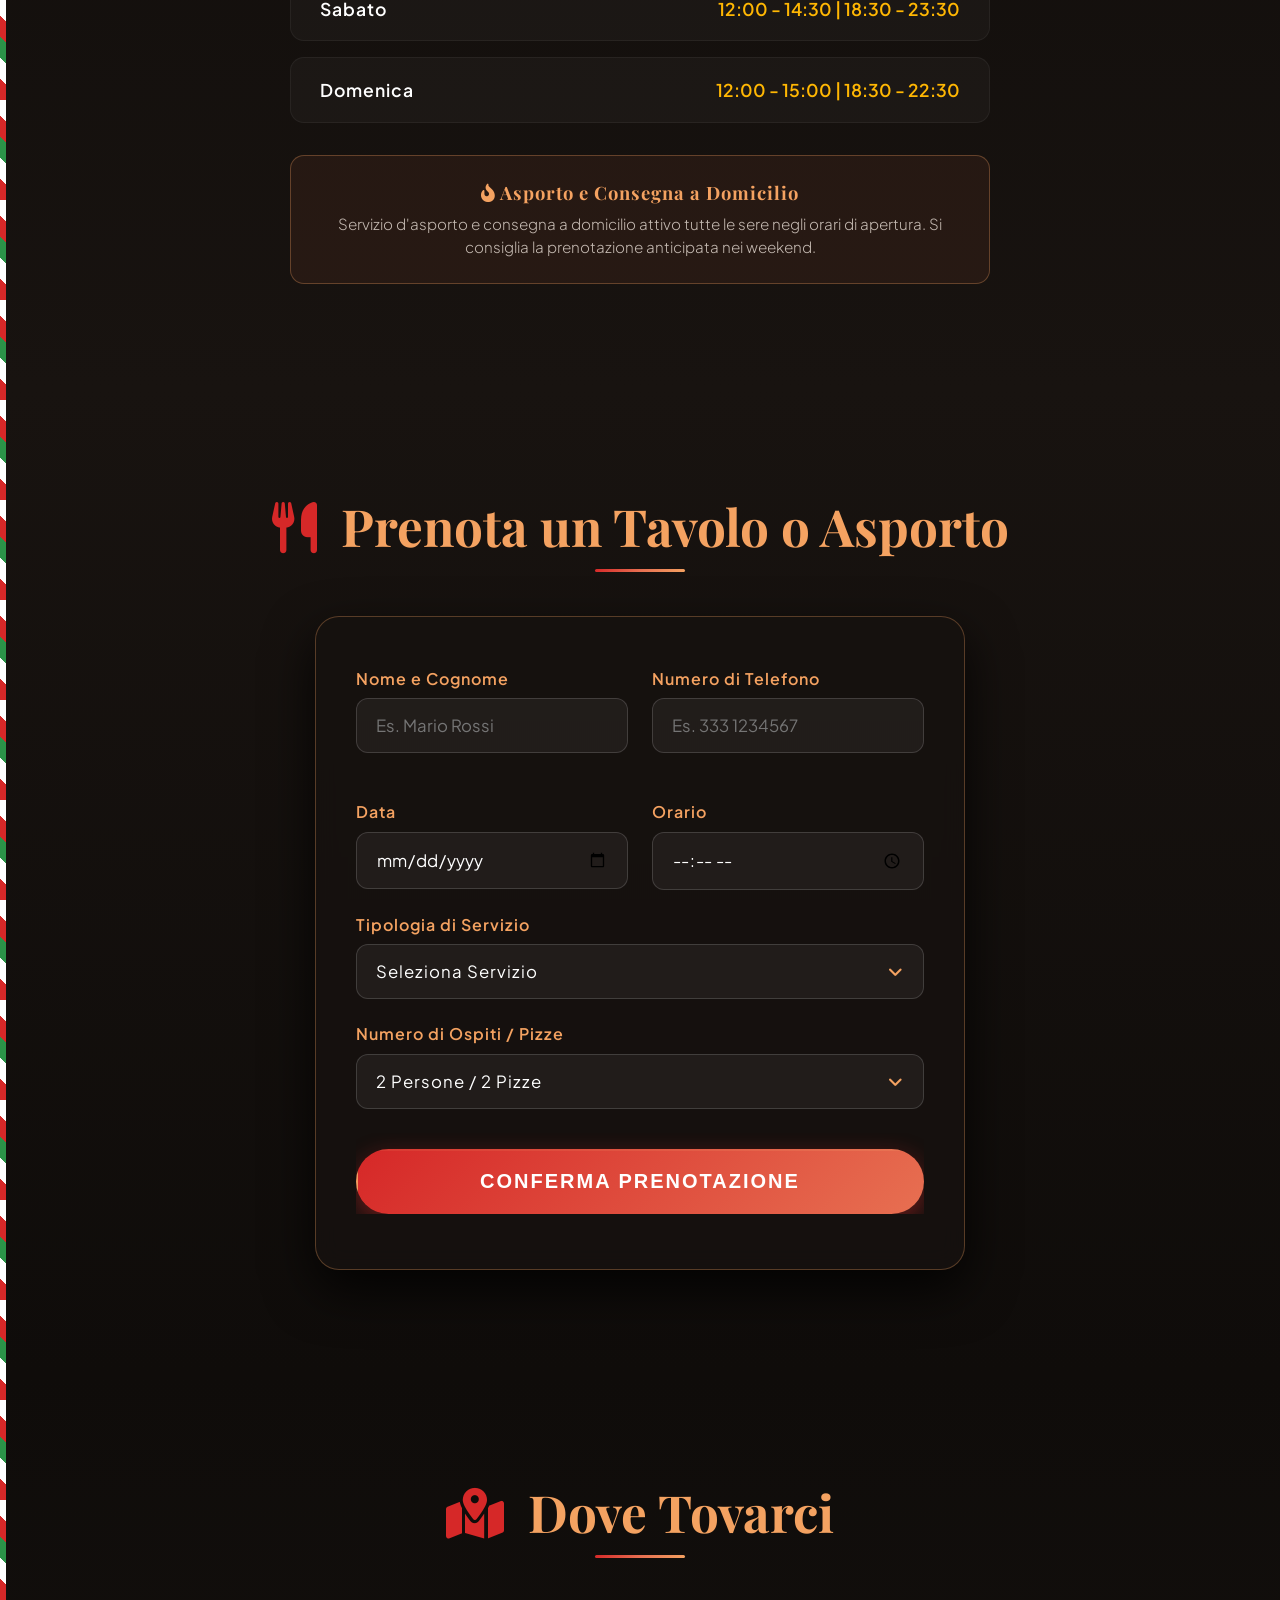
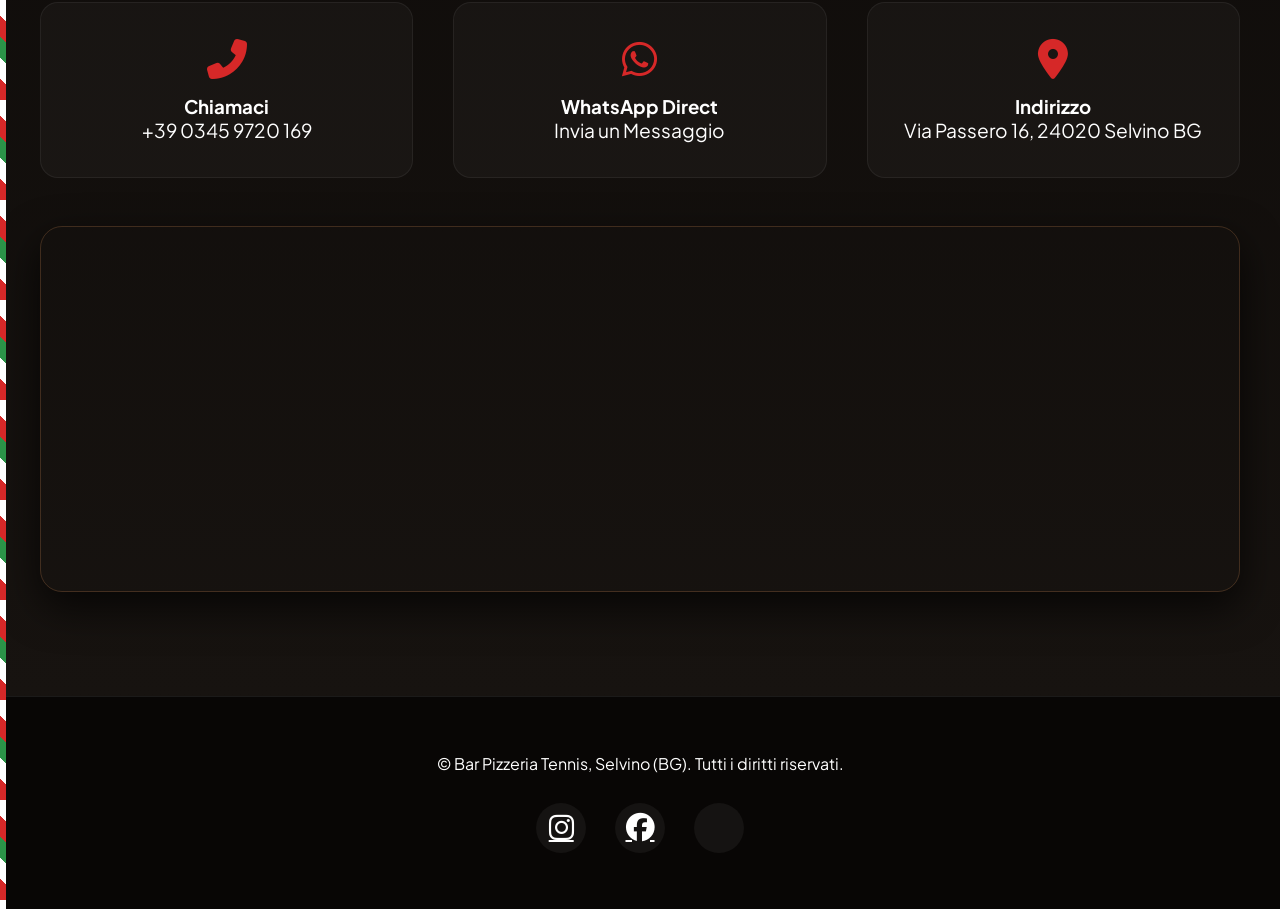
==== commit e145065e: "Update title and contact information for rebranding" ====
--- a/Frontend/index.html
+++ b/Frontend/index.html
@@ -5,7 +5,7 @@
     <meta name="viewport" content="width=device-width, initial-scale=1.0">
     <meta name="description" content="Pizzeria La Tradizione a Selvino (BG) - Pizze artigianali a lievitazione naturale 48 ore, cotte nel forno a legna con ingredienti DOP selezionati.">
     <meta name="keywords" content="pizzeria, pizza napoletana, forno a legna, lievitazione naturale, Selvino, Bergamo, pizza da asporto">
-    <title>Pizzeria La Tradizione | Pizzeria Artigianale a Selvino (BG)</title>
+    <title>Bar Pizzeria Tennis | Pizzeria Artigianale a Selvino (BG)</title>
     <link rel="preconnect" href="https://fonts.googleapis.com">
     <link href="https://fonts.googleapis.com/css2?family=Playfair+Display:ital,wght@0,700;0,900;1,400&family=Plus+Jakarta+Sans:wght@300;400;600;700&display=swap" rel="stylesheet">
     <link rel="stylesheet" href="https://cdnjs.cloudflare.com/ajax/libs/font-awesome/6.4.0/css/all.min.css">
@@ -17,7 +17,7 @@
 
     <header class="header" id="navbar">
         <div class="logo">
-            <h1><i class="fas fa-pizza-slice"></i> LA <span>TRADIZIONE</span></h1>
+            <h1><i class="fas fa-pizza-slice"></i> BAR PIZZERIA <span>TENNIS</span></h1>
         </div>
         <nav class="nav" aria-label="Navigazione principale">
             <ul>
@@ -288,21 +288,21 @@
                     <div class="contatti-card reveal">
                         <i class="fas fa-phone-alt"></i>
                         <h3>Chiamaci</h3>
-                        <a href="tel:+390350310434">+39 035 031 0434</a>
+                        <a href="tel:+390350310434">+39 0345 9720 169</a>
                     </div>
                     <div class="contatti-card reveal">
                         <i class="fab fa-whatsapp"></i>
                         <h3>WhatsApp Direct</h3>
-                        <a href="https://wa.me/390350310434" target="_blank" rel="noopener">Invia un Messaggio</a>
+                        <a href="https://wa.me/3903459720169" target="_blank" rel="noopener">Invia un Messaggio</a>
                     </div>
                     <div class="contatti-card reveal">
                         <i class="fas fa-location-dot"></i>
                         <h3>Indirizzo</h3>
-                        <a href="#map">Corso Milano 45, Selvino (BG)</a>
+                        <a href="#map">Via Passero 16, 24020 Selvino BG</a>
                     </div>
                 </div>
                 <div class="map-container reveal reveal-scale" id="map">
-                    <iframe src="https://www.google.com/maps/embed?pb=!1m18!1m12!1m3!1d2786.1105951682397!2d9.7485!3d45.7821!2m3!1f0!2f0!3f0!3m2!1i1024!2i768!4f13.1!3m3!1m2!1s0x478151f1f1f1f1f1%3A0x0!2sCorso+Milano+45%2C+Selvino+BG!5e0!3m2!1sit!2sit!4v1620000000000" width="100%" height="360" style="border:0;" allowfullscreen="" loading="lazy"></iframe>
+                    <iframe src="https://www.google.com/maps/place/Bar+Pizzeria+Tennis/@45.7837771,9.750047,17z/data=!3m1!4b1!4m6!3m5!1s0x478157fa980afe93:0x93e8c02444f7fffc!8m2!3d45.7837771!4d9.750047!16s%2Fg%2F1tffybzg?entry=ttu&g_ep=EgoyMDI2MTAwNS4wIKXMDSoASAFQAw%3D%3D" width="100%" height="360" style="border:0;" allowfullscreen="" loading="lazy"></iframe>
                 </div>
             </div>
         </section>
@@ -321,7 +321,7 @@
 
     <footer class="footer">
         <div class="container">
-            <p>&copy; 2024 Pizzeria La Tradizione - Selvino (BG). Tutti i diritti riservati.</p>
+            <p>&copy; Bar Pizzeria Tennis, Selvino (BG). Tutti i diritti riservati.</p>
             <div class="social">
                 <a href="#" aria-label="Instagram"><i class="fab fa-instagram"></i></a>
                 <a href="#" aria-label="Facebook"><i class="fab fa-facebook"></i></a>
@@ -535,4 +535,4 @@
         });
     </script>
 </body>
-</html>+</html>
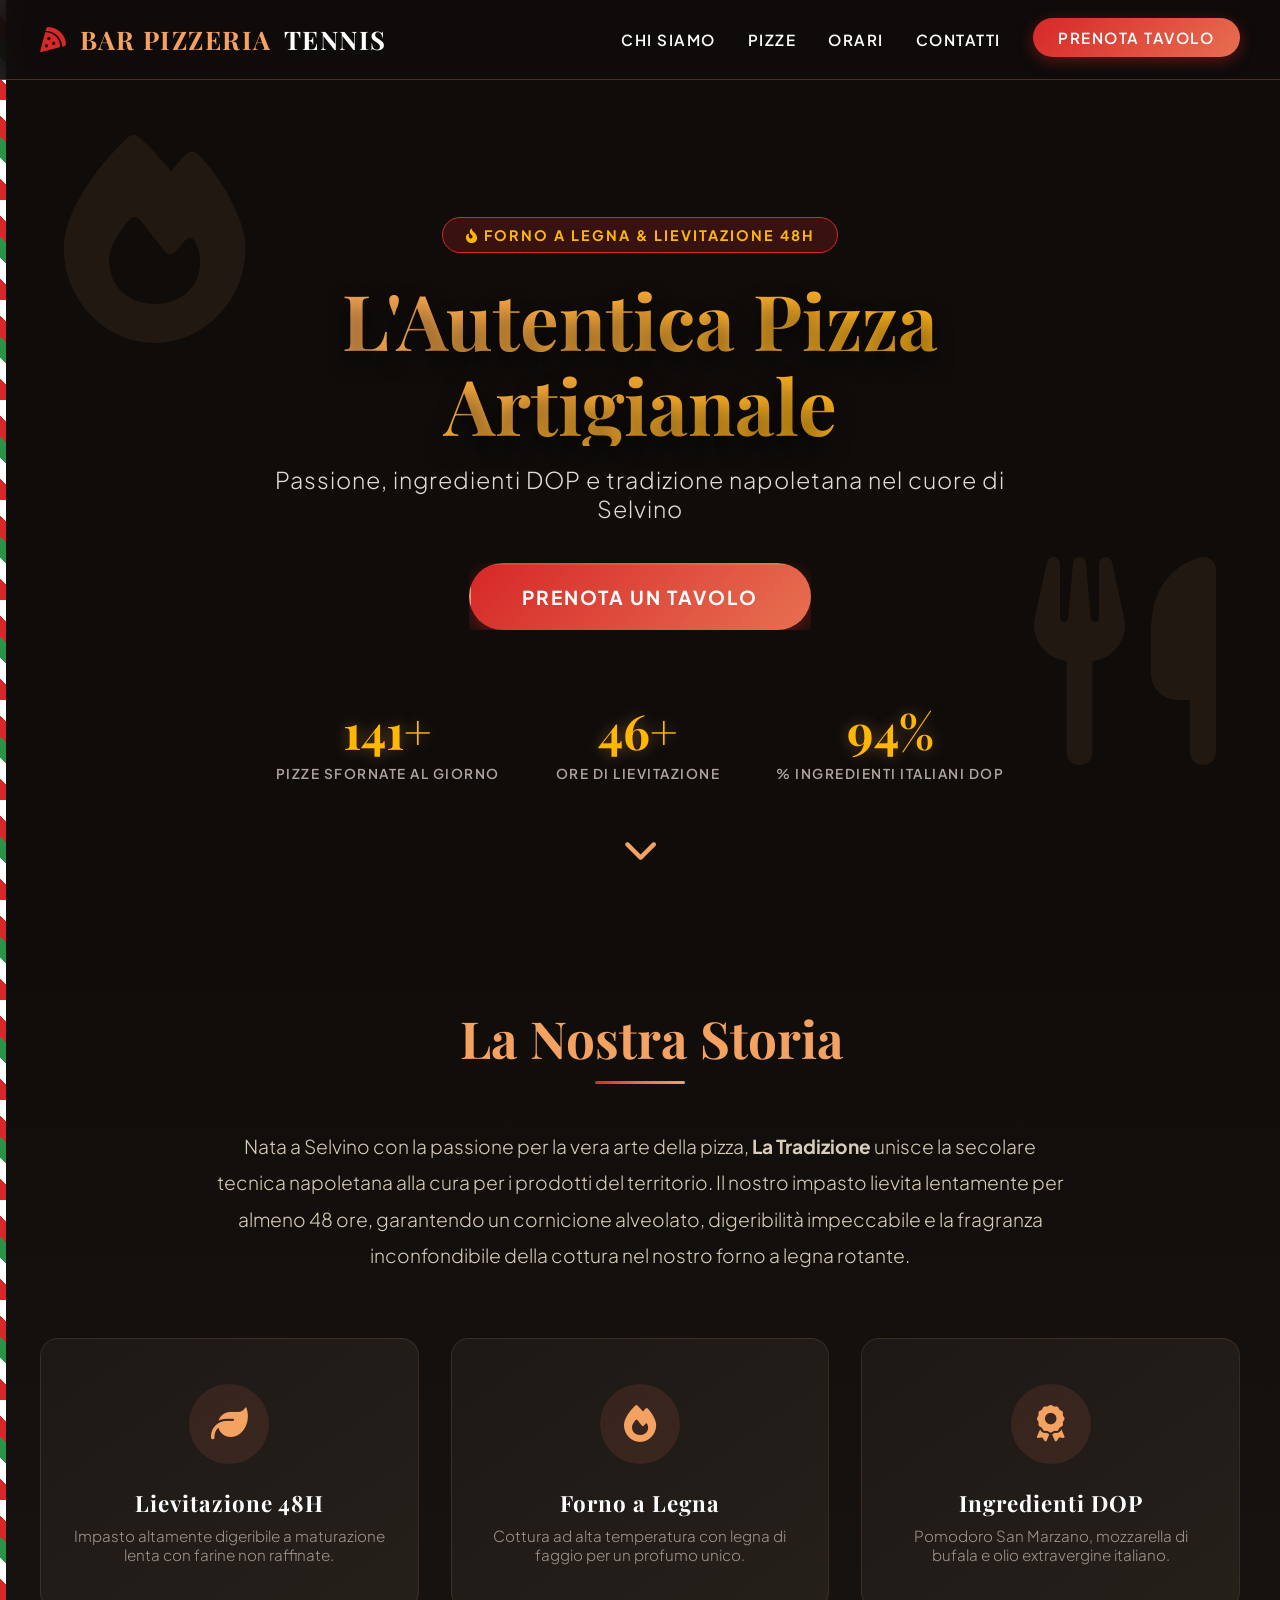
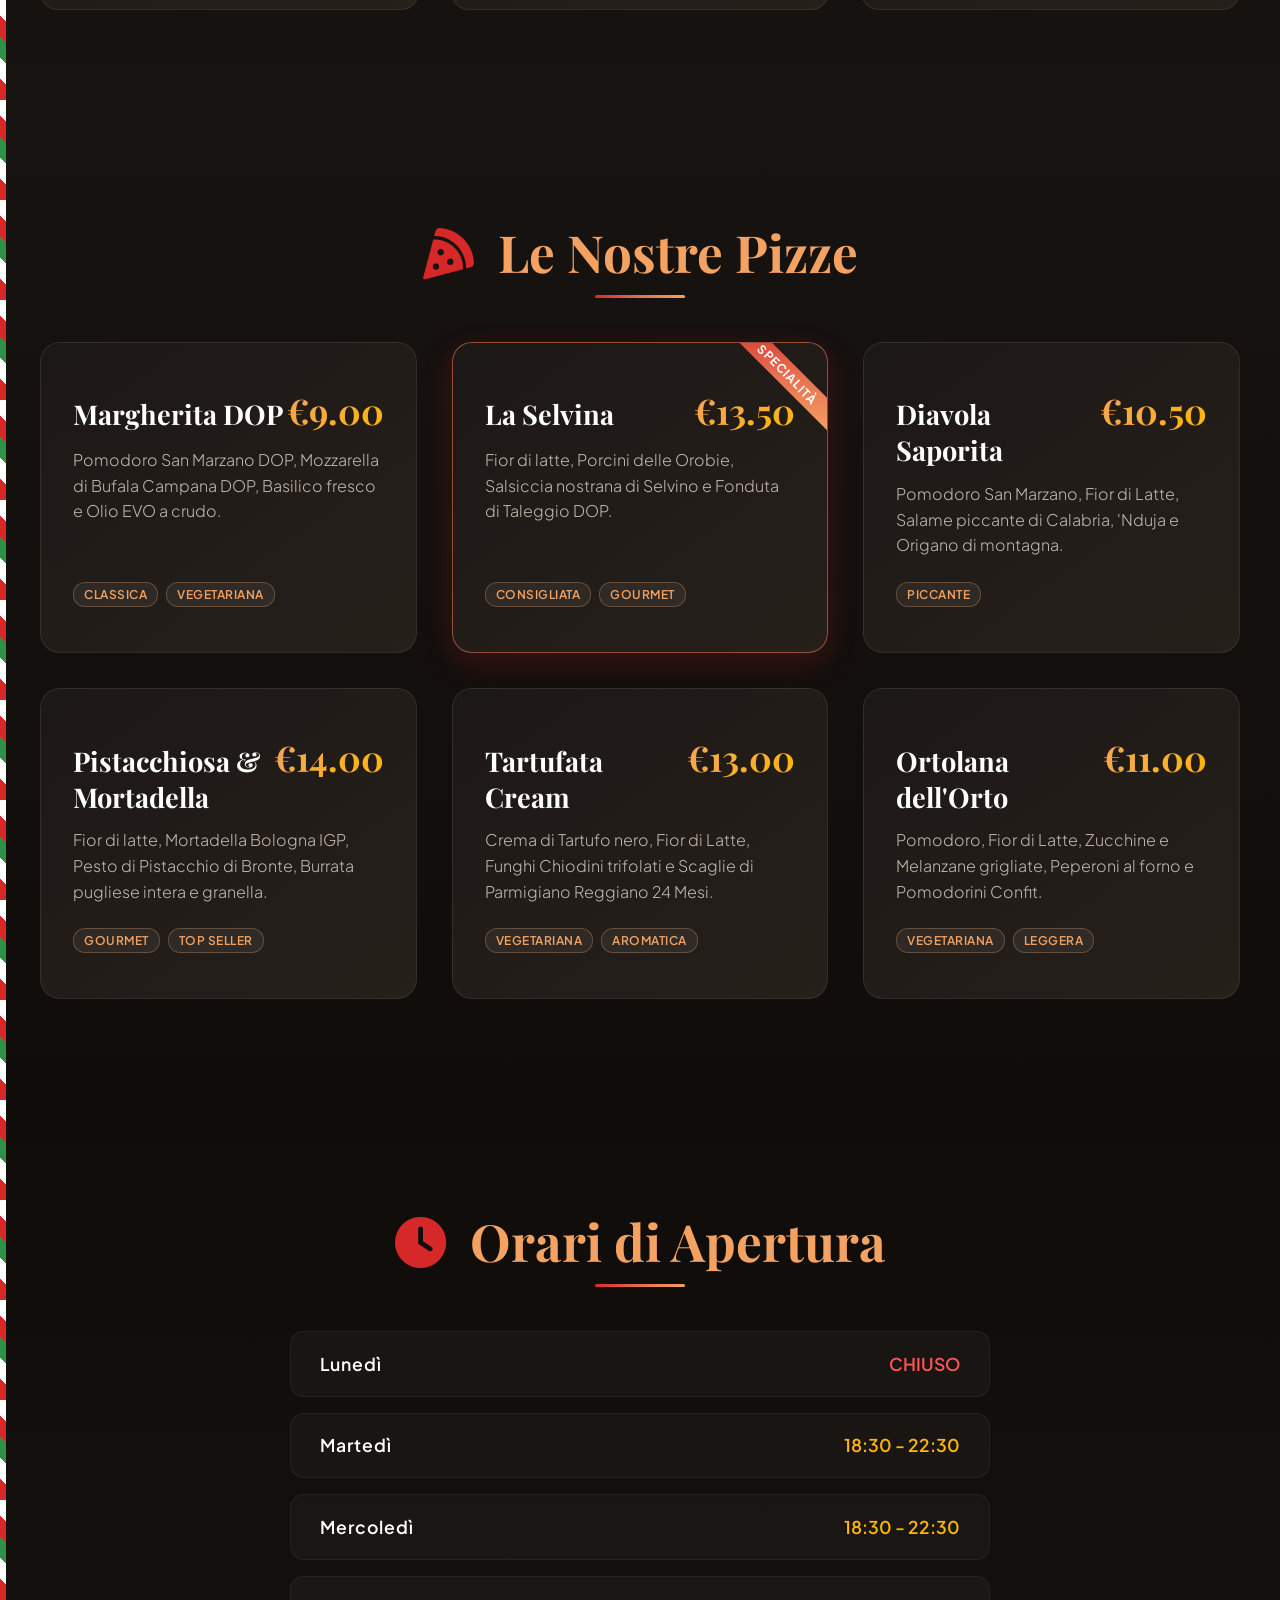
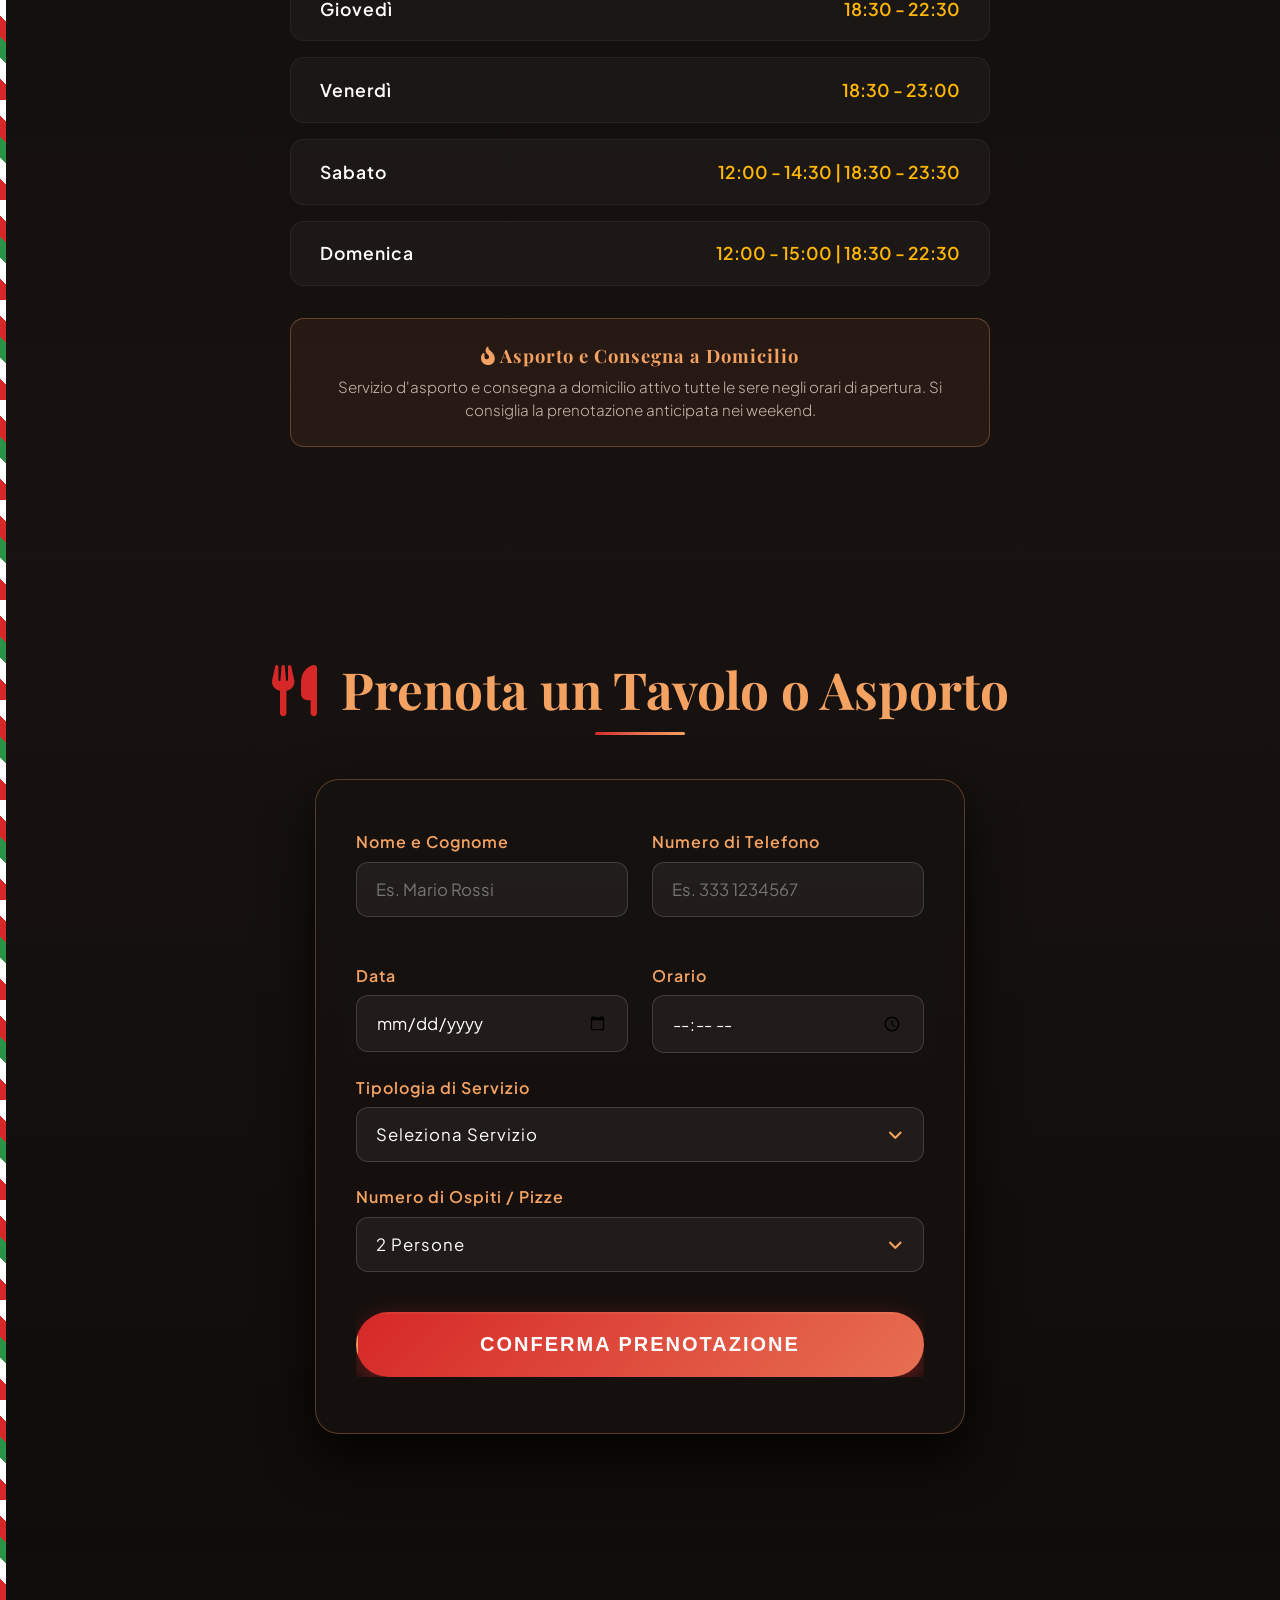
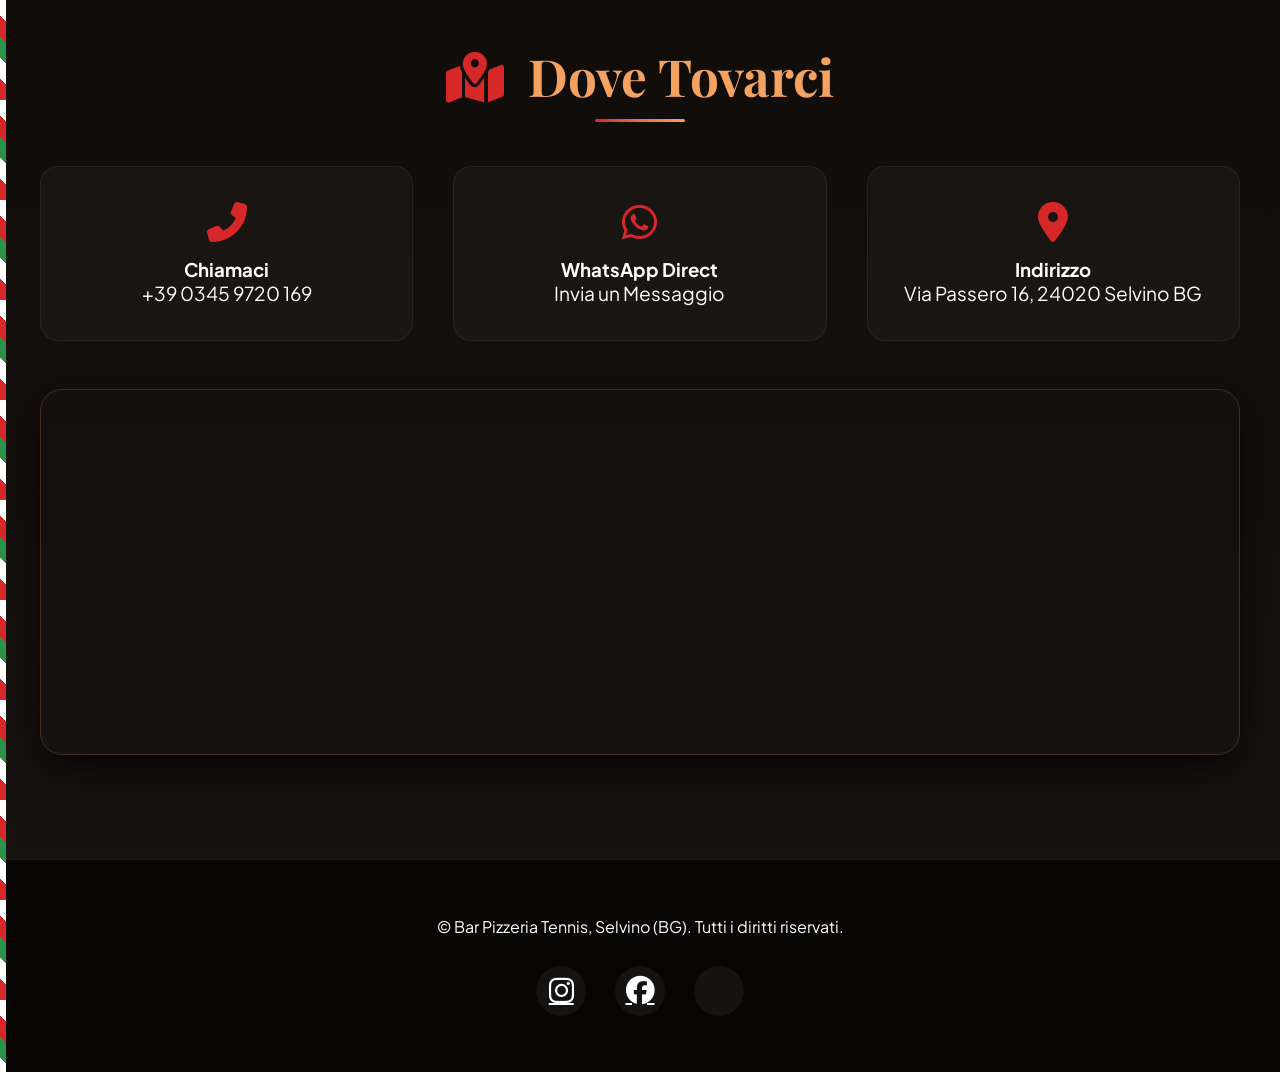
==== commit f2285d00: "Update opening hours and guest selection options" ====
--- a/Frontend/index.html
+++ b/Frontend/index.html
@@ -198,7 +198,15 @@
                         <span>CHIUSO</span>
                     </div>
                     <div class="orari-item">
-                        <span>Martedì - Giovedì</span>
+                        <span>Martedì</span>
+                        <span>18:30 - 22:30</span>
+                    </div>
+                    <div class="orari-item">
+                        <span>Mercoledì</span>
+                        <span>18:30 - 22:30</span>
+                    </div>
+                    <div class="orari-item">
+                        <span>Giovedì</span>
                         <span>18:30 - 22:30</span>
                     </div>
                     <div class="orari-item">
@@ -262,10 +270,10 @@
                     <div class="form-group full-width">
                         <label>Numero di Ospiti / Pizze</label>
                         <div class="luxury-select" id="ospitiSelect">
-                            <div class="luxury-selected">2 Persone / 2 Pizze</div>
+                            <div class="luxury-selected">2 Persone</div>
                             <div class="luxury-options">
-                                <div class="luxury-option" data-value="1 Persona / 1 Pizza">1 Persona / 1 Pizza</div>
-                                <div class="luxury-option" data-value="2 Persone / 2 Pizze">2 Persone / 2 Pizze</div>
+                                <div class="luxury-option" data-value="1 Persona / 1 Pizza">1 Persona</div>
+                                <div class="luxury-option" data-value="2 Persone / 2 Pizze">2 Persone</div>
                                 <div class="luxury-option" data-value="3-4 Persone">3-4 Persone</div>
                                 <div class="luxury-option" data-value="5-8 Persone (Tavolata)">5-8 Persone (Tavolata)</div>
                                 <div class="luxury-option" data-value="Gruppo numeroso (> 8)">Gruppo numeroso (> 8)</div>
@@ -302,8 +310,8 @@
                     </div>
                 </div>
                 <div class="map-container reveal reveal-scale" id="map">
-                    <iframe src="https://www.google.com/maps/place/Bar+Pizzeria+Tennis/@45.7837771,9.750047,17z/data=!3m1!4b1!4m6!3m5!1s0x478157fa980afe93:0x93e8c02444f7fffc!8m2!3d45.7837771!4d9.750047!16s%2Fg%2F1tffybzg?entry=ttu&g_ep=EgoyMDI2MTAwNS4wIKXMDSoASAFQAw%3D%3D" width="100%" height="360" style="border:0;" allowfullscreen="" loading="lazy"></iframe>
-                </div>
+                    <iframe src="https://maps.google.com/maps?q=Bar+Pizzeria+Tennis,+Selvino+(BG)&t=&z=16&ie=UTF8&iwloc=&output=embed" width="100%" height="360" style="border:0;" allowfullscreen="" loading="lazy"></iframe>
+                </div>            
             </div>
         </section>
     </main>
--- a/Frontend/style.css
+++ b/Frontend/style.css
@@ -109,7 +109,7 @@
     font-family: 'Playfair Display', serif; 
     color: var(--accent-gold); 
     letter-spacing: 1.5px;
-    font-size: 1.8rem;
+    font-size: 1.6rem;
     margin: 0;
     display: flex;
     align-items: center;
@@ -1133,4 +1133,4 @@
 
 ::-webkit-scrollbar-thumb:hover {
     background: var(--accent-gold);
-}s+}s
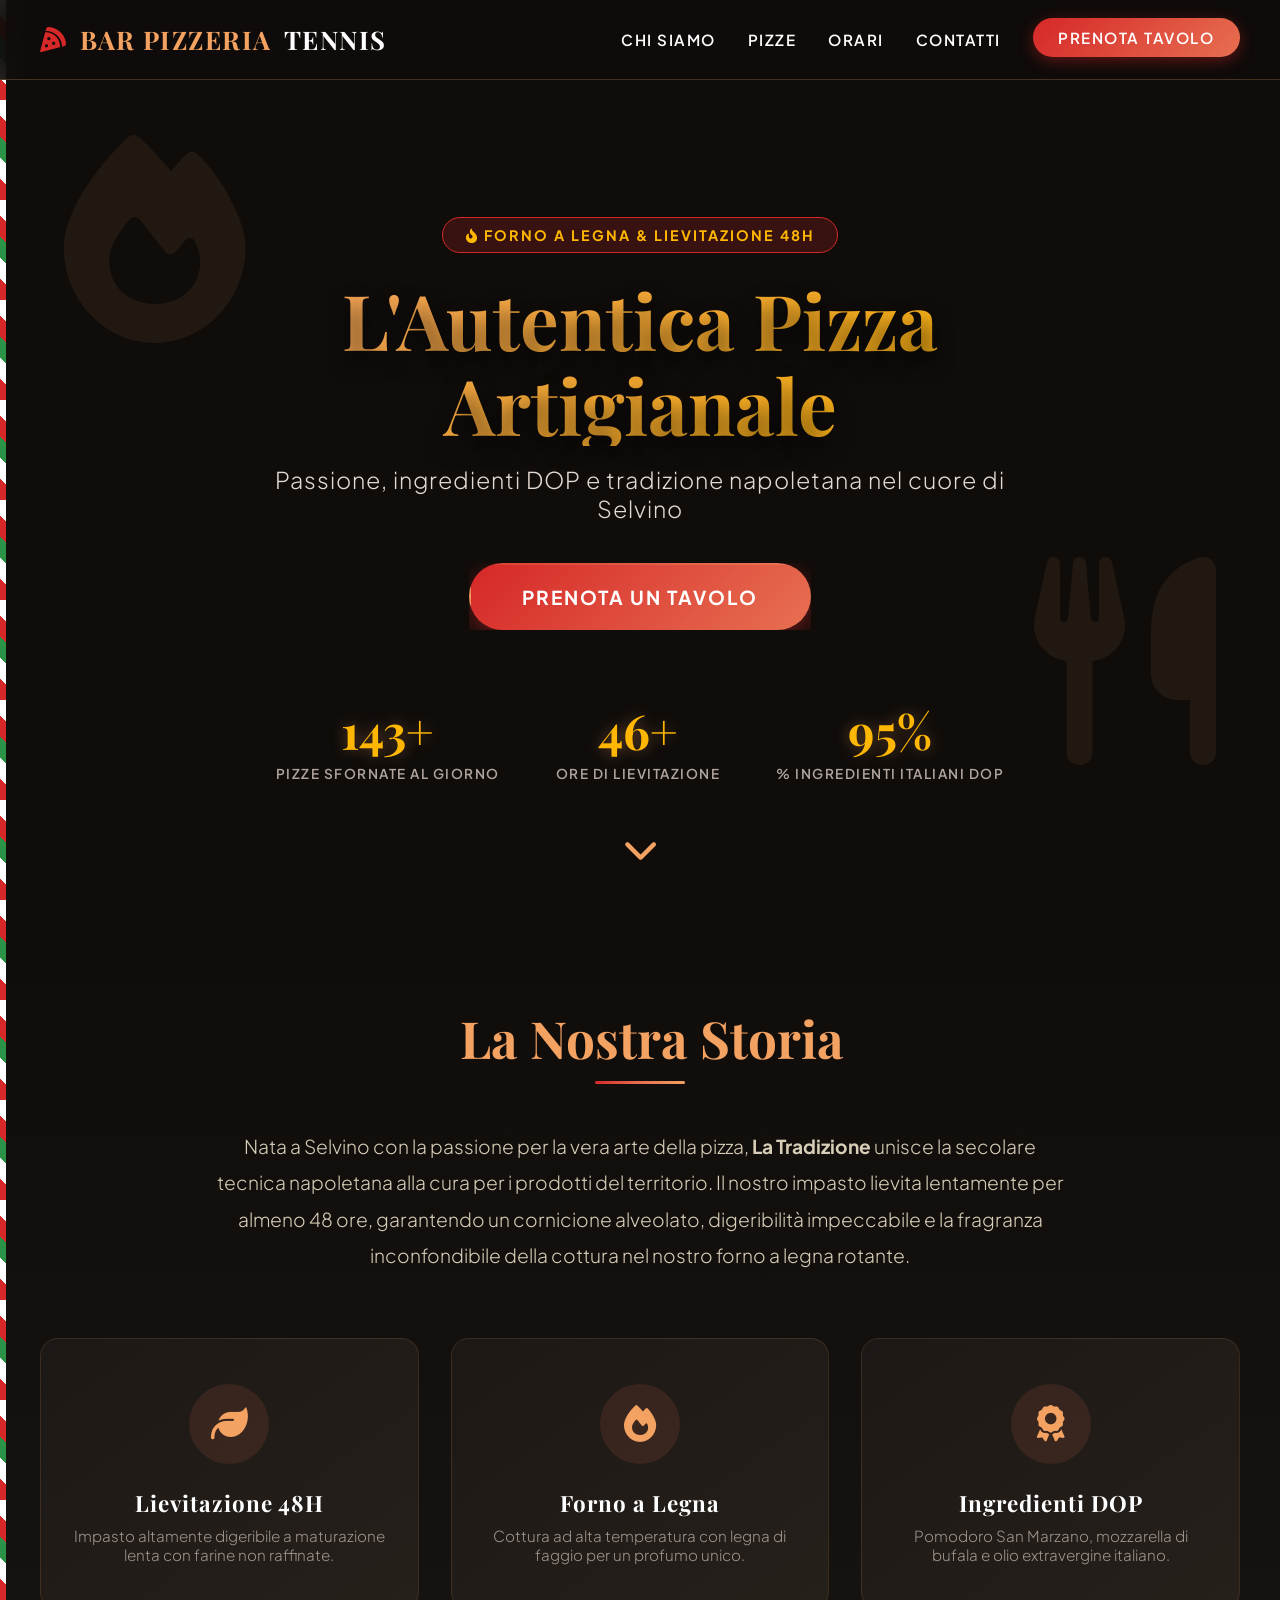
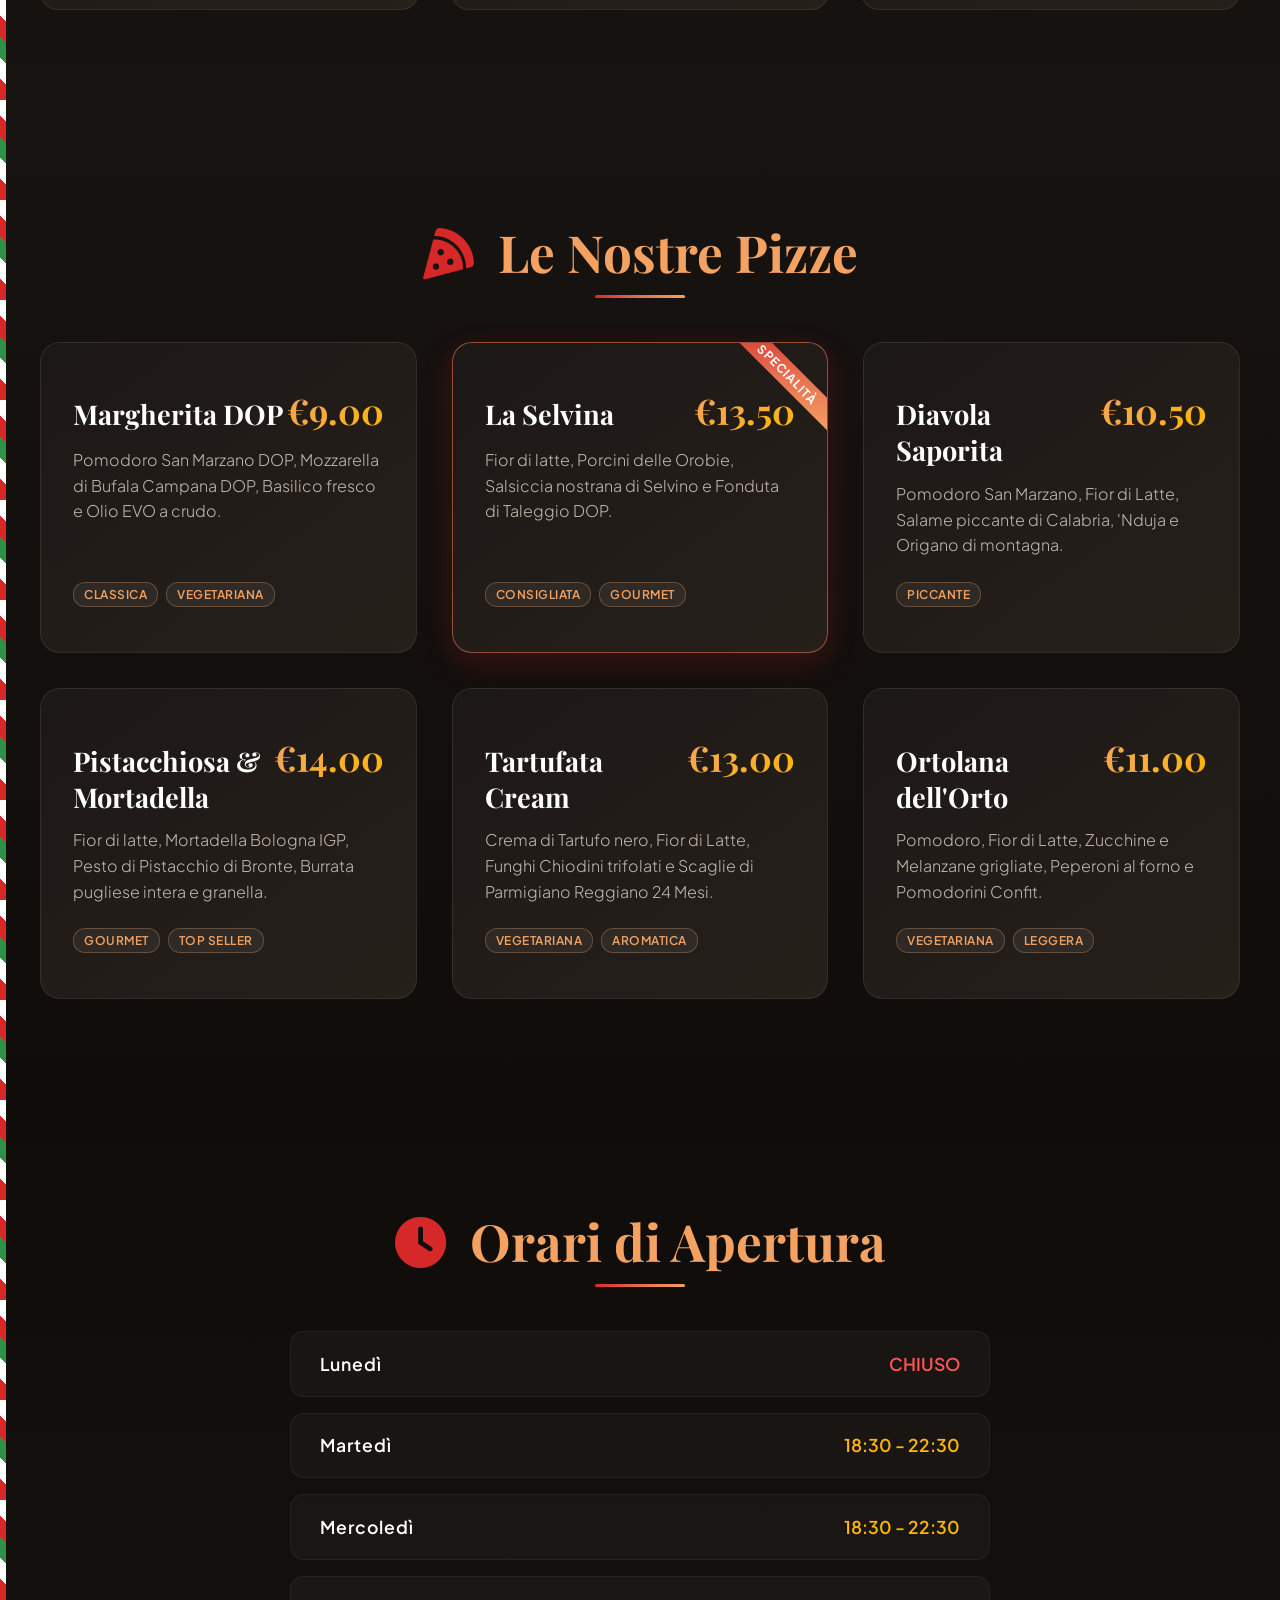
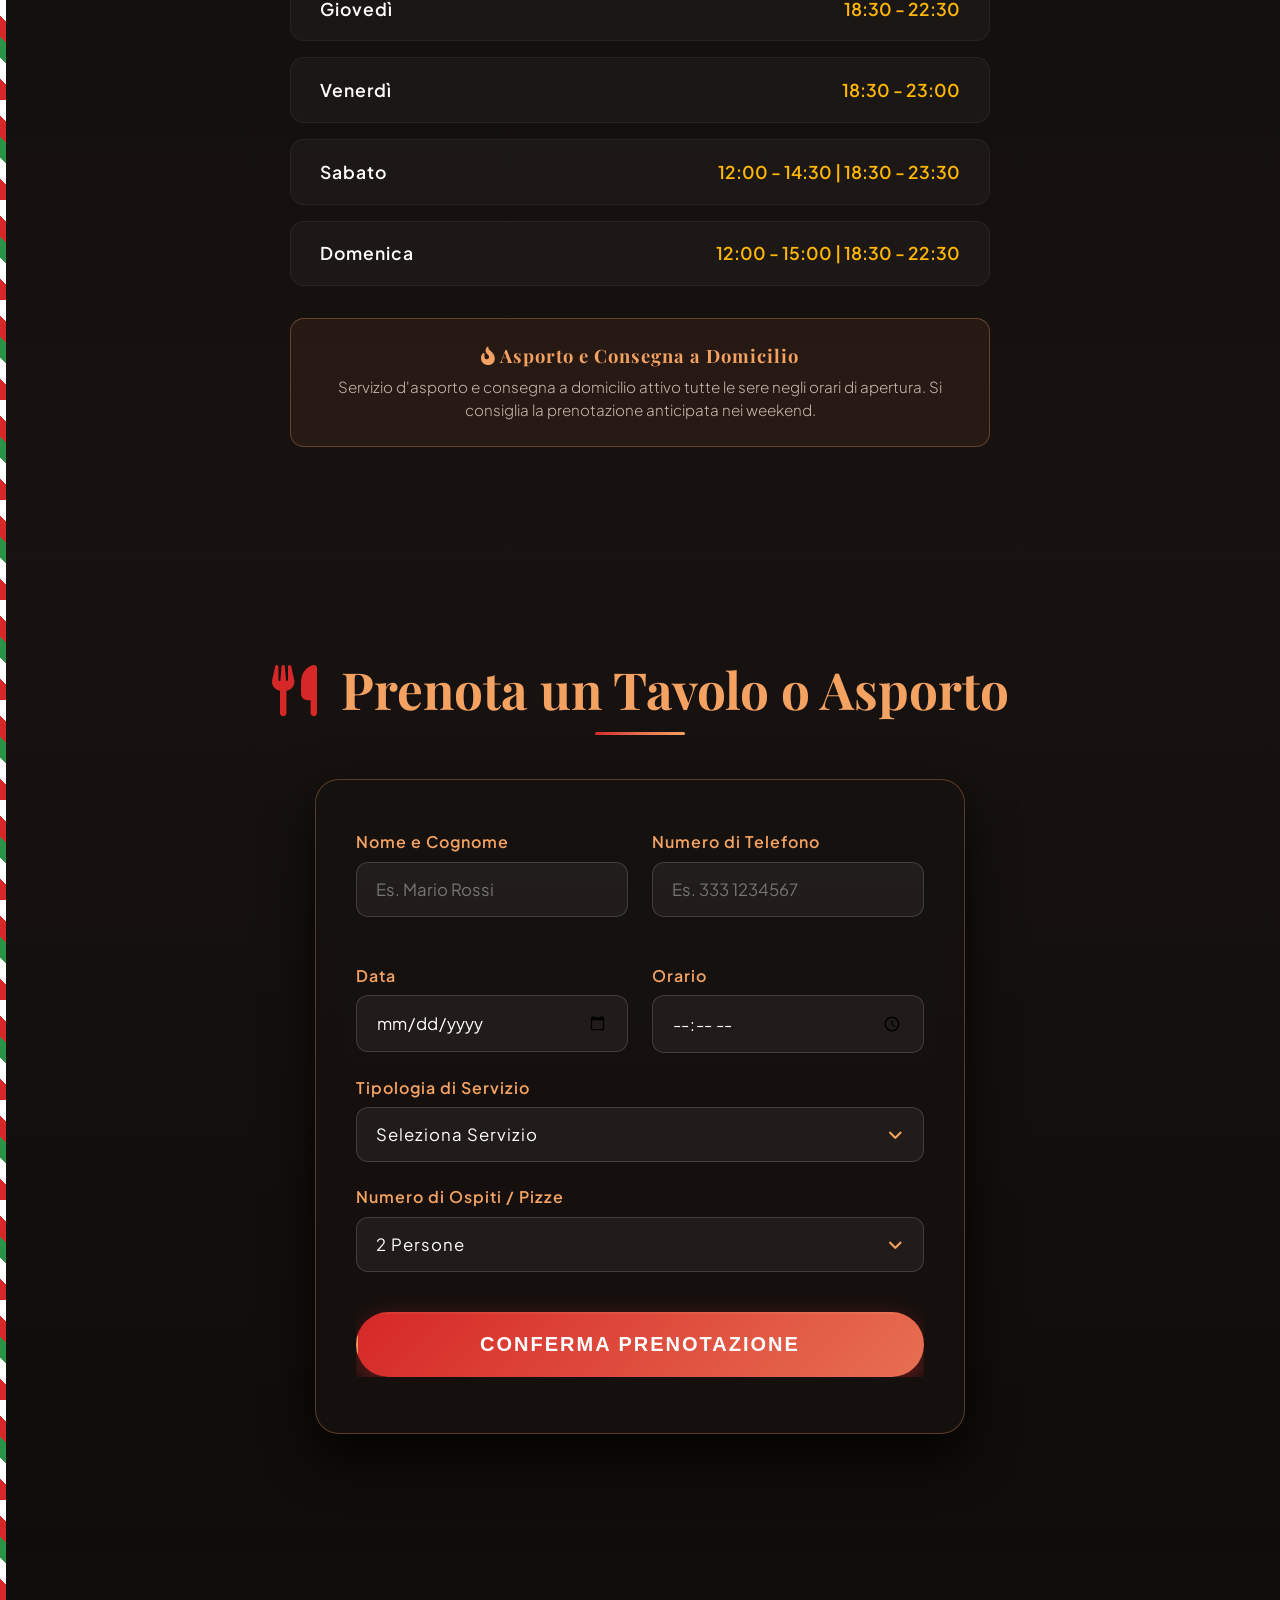
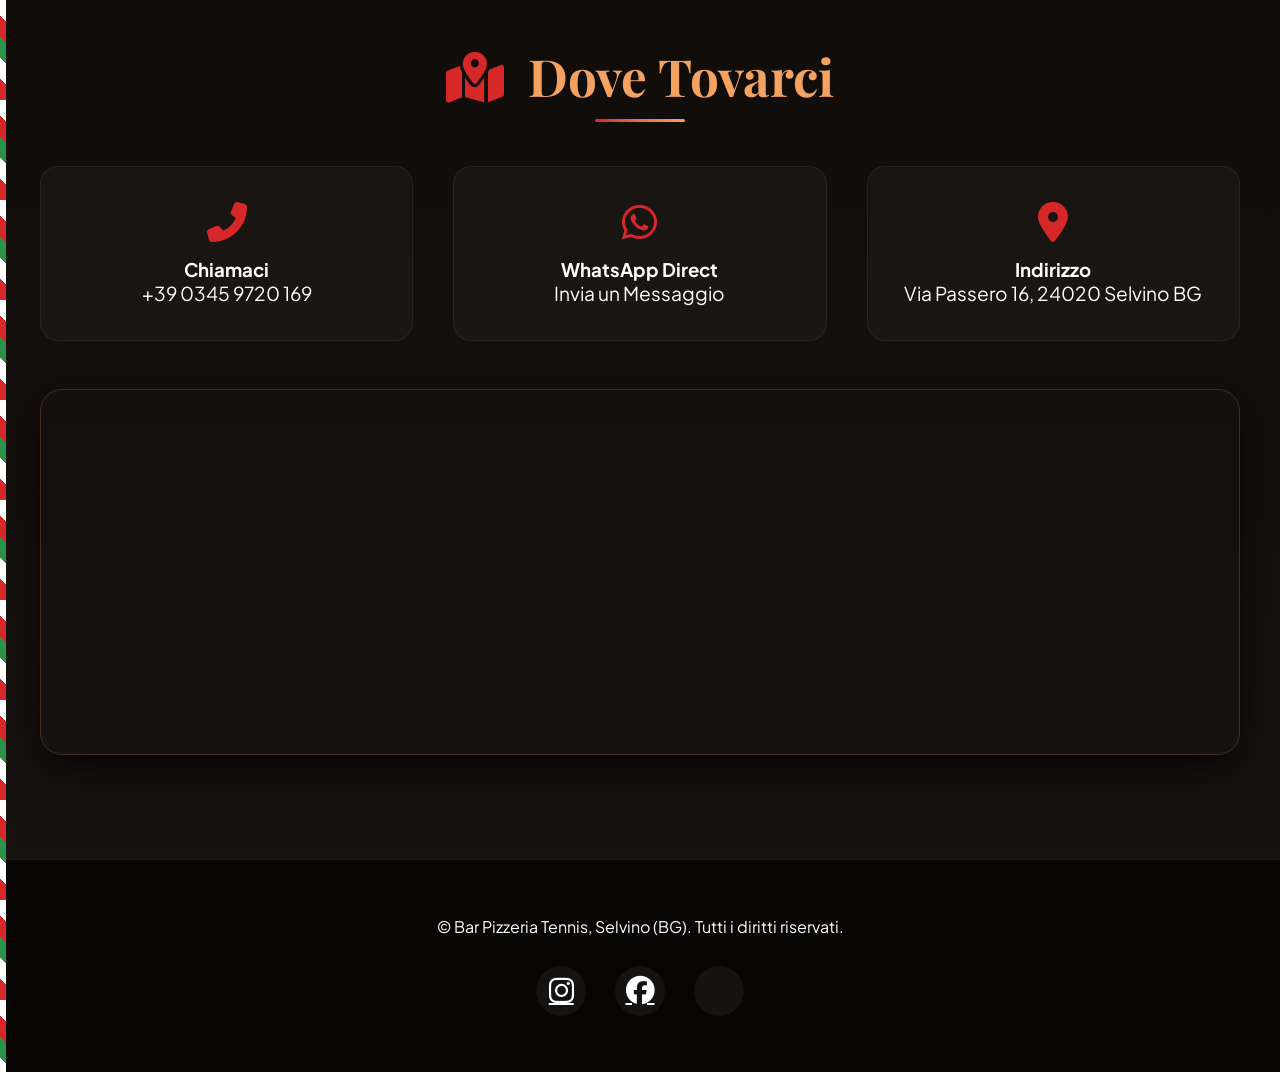
==== commit f85f8d2b: "Refactor JavaScript for improved functionality and clarity" ====
--- a/Frontend/index.html
+++ b/Frontend/index.html
@@ -340,7 +340,7 @@
 
     <script>
         document.addEventListener("DOMContentLoaded", () => {
-            /* Header Scroll Styling */
+            /* Header Scroll Effect */
             const navbar = document.getElementById('navbar');
             window.addEventListener('scroll', () => {
                 if (window.scrollY > 50) {
@@ -353,21 +353,23 @@
             /* Mobile Menu Toggle */
             const menuBtn = document.querySelector('.menu-mobile');
             const nav = document.querySelector('.nav');
-            menuBtn.addEventListener('click', () => {
-                nav.classList.toggle('active');
-            });
+            if (menuBtn && nav) {
+                menuBtn.addEventListener('click', () => {
+                    nav.classList.toggle('active');
+                });
+            }
 
             /* Scroll Reveal Observer */
             const revealElements = document.querySelectorAll('.reveal');
-            const revealObserver = new IntersectionObserver((entries, observer) => {
+            const revealObserver = new IntersectionObserver((entries) => {
                 entries.forEach(entry => {
                     if (entry.isIntersecting) {
                         entry.target.classList.add('active');
                     }
                 });
             }, {
-                threshold: 0.12,
-                rootMargin: "0px 0px -50px 0px"
+                threshold: 0.1,
+                rootMargin: "0px 0px -40px 0px"
             });
 
             revealElements.forEach(el => revealObserver.observe(el));
@@ -402,25 +404,22 @@
                 });
             }, { threshold: 0.5 });
 
-            if (counters.length > 0) {
+            if (counters.length > 0 && counters[0].parentElement.parentElement) {
                 countUpObserver.observe(counters[0].parentElement.parentElement);
             }
 
-            /* 3D Card Tilt Effect */
+            /* 3D Tilt Effect */
             const tiltCards = document.querySelectorAll('[data-tilt]');
             tiltCards.forEach(card => {
                 card.addEventListener('mousemove', (e) => {
                     const rect = card.getBoundingClientRect();
                     const x = e.clientX - rect.left;
                     const y = e.clientY - rect.top;
-                    
                     const centerX = rect.width / 2;
                     const centerY = rect.height / 2;
-                    
-                    const rotateX = ((y - centerY) / centerY) * -8;
-                    const rotateY = ((x - centerX) / centerX) * 8;
-                    
-                    card.style.transform = `perspective(1000px) rotateX(${rotateX}deg) rotateY(${rotateY}deg) translateY(-10px)`;
+                    const rotateX = ((y - centerY) / centerY) * -6;
+                    const rotateY = ((x - centerX) / centerX) * 6;
+                    card.style.transform = `perspective(1000px) rotateX(${rotateX}deg) rotateY(${rotateY}deg) translateY(-8px)`;
                 });
 
                 card.addEventListener('mouseleave', () => {
@@ -432,26 +431,24 @@
             const rippleContainers = document.querySelectorAll('.btn-ripple');
             rippleContainers.forEach(container => {
                 container.addEventListener('click', function(e) {
+                    const existingRipple = this.querySelector('.ripple');
+                    if (existingRipple) existingRipple.remove();
+
                     const circle = document.createElement('span');
                     const diameter = Math.max(this.clientWidth, this.clientHeight);
                     const radius = diameter / 2;
-
                     const rect = this.getBoundingClientRect();
+
                     circle.style.width = circle.style.height = `${diameter}px`;
                     circle.style.left = `${e.clientX - rect.left - radius}px`;
                     circle.style.top = `${e.clientY - rect.top - radius}px`;
                     circle.classList.add('ripple');
 
-                    const ripple = this.getElementsByClassName('ripple')[0];
-                    if (ripple) {
-                        ripple.remove();
-                    }
-
                     this.appendChild(circle);
                 });
             });
 
-            /* Custom Select Dropdowns logic */
+            /* Custom Select Dropdowns */
             const luxurySelects = document.querySelectorAll(".luxury-select");
             luxurySelects.forEach(select => {
                 const selected = select.querySelector(".luxury-selected");
@@ -487,57 +484,133 @@
                 });
             });
 
-            /* Booking Form Handler (Modal Popup) */
+            /* Toast Notification System */
+            function showToast(message, type = 'success') {
+                let toastContainer = document.getElementById('toastContainer');
+                if (!toastContainer) {
+                    toastContainer = document.createElement('div');
+                    toastContainer.id = 'toastContainer';
+                    toastContainer.style.cssText = 'position:fixed; bottom:30px; right:30px; z-index:9999; display:flex; flex-direction:column; gap:10px;';
+                    document.body.appendChild(toastContainer);
+                }
+
+                const toast = document.createElement('div');
+                toast.style.cssText = `background:${type === 'success' ? '#2b9348' : '#d62828'}; color:#fff; padding:1rem 1.5rem; border-radius:12px; box-shadow:0 10px 30px rgba(0,0,0,0.5); font-weight:600; font-size:0.95rem; display:flex; align-items:center; gap:10px; animation:fadeInUp 0.3s ease-out;`;
+                toast.innerHTML = `<i class="fas ${type === 'success' ? 'fa-check-circle' : 'fa-exclamation-circle'}"></i> <span>${message}</span>`;
+                
+                toastContainer.appendChild(toast);
+
+                setTimeout(() => {
+                    toast.style.opacity = '0';
+                    toast.style.transform = 'translateY(20px)';
+                    toast.style.transition = 'all 0.3s ease';
+                    setTimeout(() => toast.remove(), 300);
+                }, 4000);
+            }
+
+            /* Booking Form Handling with .NET Backend sync & localStorage fallback */
             const bookingForm = document.getElementById('bookingForm');
             const bookingModal = document.getElementById('bookingModal');
             const modalMessage = document.getElementById('modalMessage');
             const closeModal = document.getElementById('closeModal');
 
-            bookingForm.addEventListener('submit', function(e) {
-                e.preventDefault();
-
-                const servizioInput = document.getElementById("servizio");
-                const servizioSelect = document.getElementById("servizioSelect");
-
-                if (!servizioInput.value) {
-                    servizioSelect.classList.add("error");
-                    return;
-                }
-
-                const nome = document.getElementById('nome').value;
-                const data = document.getElementById('data').value;
-                const ora = document.getElementById('ora').value;
-                const ospiti = document.getElementById('ospiti').value;
-                const servizio = servizioInput.value;
-
-                modalMessage.innerHTML = `Grazie mille <strong>${nome}</strong>!<br>La tua prenotazione per <strong>"${servizio}"</strong> (${ospiti}) il <strong>${data}</strong> alle <strong>${ora}</strong> è stata registrata. Ti contatteremo a breve per confermare il tavolo!`;
-                
-                bookingModal.classList.add('active');
-
-                this.reset();
-                const servizioSelected = servizioSelect.querySelector(".luxury-selected");
-                const ospitiSelected = document.querySelector("#ospitiSelect .luxury-selected");
-                if (servizioSelected) servizioSelected.textContent = "Seleziona Servizio";
-                if (ospitiSelected) ospitiSelected.textContent = "2 Persone / 2 Pizze";
-                servizioInput.value = "";
-                document.getElementById('ospiti').value = "2 Persone / 2 Pizze";
-            });
-
-            closeModal.addEventListener('click', () => {
-                bookingModal.classList.remove('active');
-            });
-
-            bookingModal.addEventListener('click', (e) => {
-                if (e.target === bookingModal) {
+            if (bookingForm) {
+                bookingForm.addEventListener('submit', async function(e) {
+                    e.preventDefault();
+
+                    const servizioInput = document.getElementById("servizio");
+                    const servizioSelect = document.getElementById("servizioSelect");
+
+                    if (!servizioInput.value) {
+                        if (servizioSelect) servizioSelect.classList.add("error");
+                        showToast("Seleziona una tipologia di servizio valida.", "error");
+                        return;
+                    }
+
+                    const formData = {
+                        nome: document.getElementById('nome').value,
+                        telefono: document.getElementById('telefono').value,
+                        data: document.getElementById('data').value,
+                        ora: document.getElementById('ora').value,
+                        servizio: servizioInput.value,
+                        ospiti: document.getElementById('ospiti').value,
+                        timestamp: new Date().toISOString()
+                    };
+
+                    let backendSynced = false;
+
+                    try {
+                        const controllerSignal = new AbortController();
+                        const timeoutId = setTimeout(() => controllerSignal.abort(), 4000);
+
+                        // Chiamata POST verso l'API .NET
+                        const response = await fetch('https://localhost??', {
+                            method: 'POST',
+                            headers: {
+                                'Content-Type': 'application/json'
+                            },
+                            body: JSON.stringify(formData),
+                            signal: controllerSignal.signal
+                        });
+
+                        clearTimeout(timeoutId);
+
+                        if (response.ok) {
+                            backendSynced = true;
+                            console.log('Sincronizzato con successo con il backend .NET');
+                        }
+                    } catch (error) {
+                        console.warn('Backend .NET non raggiungibile, salvataggio di sicurezza in locale (localStorage)...', error);
+                    }
+
+                    // Salvtaggio di sicurezza in localStorage
+                    try {
+                        const existingBookings = JSON.parse(localStorage.getItem('pizzeria_prenotazioni') || '[]');
+                        existingBookings.push(formData);
+                        localStorage.setItem('pizzeria_prenotazioni', JSON.stringify(existingBookings));
+                    } catch (err) {
+                        console.error('Errore salvataggio locale:', err);
+                    }
+
+                    if (modalMessage) {
+                        modalMessage.innerHTML = `Grazie mille <strong>${formData.nome}</strong>!<br>La tua prenotazione per <strong>"${formData.servizio}"</strong> (${formData.ospiti}) il <strong>${formData.data}</strong> alle <strong>${formData.ora}</strong> è stata registrata${backendSynced ? ' e confermata sul server .NET' : ' (salvata in locale)'}. Ti contatteremo al <strong>${formData.telefono}</strong>!`;
+                    }
+
+                    if (bookingModal) {
+                        bookingModal.classList.add('active');
+                    }
+
+                    showToast("Prenotazione registrata con successo!");
+                    this.reset();
+
+                    const servizioSelected = servizioSelect ? servizioSelect.querySelector(".luxury-selected") : null;
+                    const ospitiSelected = document.querySelector("#ospitiSelect .luxury-selected");
+                    if (servizioSelected) servizioSelected.textContent = "Seleziona Servizio";
+                    if (ospitiSelected) ospitiSelected.textContent = "2 Persone / 2 Pizze";
+                    if (servizioInput) servizioInput.value = "";
+                    const ospitiInput = document.getElementById('ospiti');
+                    if (ospitiInput) ospitiInput.value = "2 Persone / 2 Pizze";
+                });
+            }
+
+            if (closeModal && bookingModal) {
+                closeModal.addEventListener('click', () => {
                     bookingModal.classList.remove('active');
-                }
-            });
+                });
+
+                bookingModal.addEventListener('click', (e) => {
+                    if (e.target === bookingModal) {
+                        bookingModal.classList.remove('active');
+                    }
+                });
+            }
 
             /* Smooth Scroll Indicator */
             const scrollBtn = document.getElementById('scrollBtn');
             if (scrollBtn) {
                 scrollBtn.addEventListener('click', () => {
-                    document.querySelector('#about').scrollIntoView({ behavior: 'smooth' });
+                    const aboutSection = document.querySelector('#about');
+                    if (aboutSection) aboutSection.scrollIntoView({ behavior: 'smooth' });
                 });
             }
         });
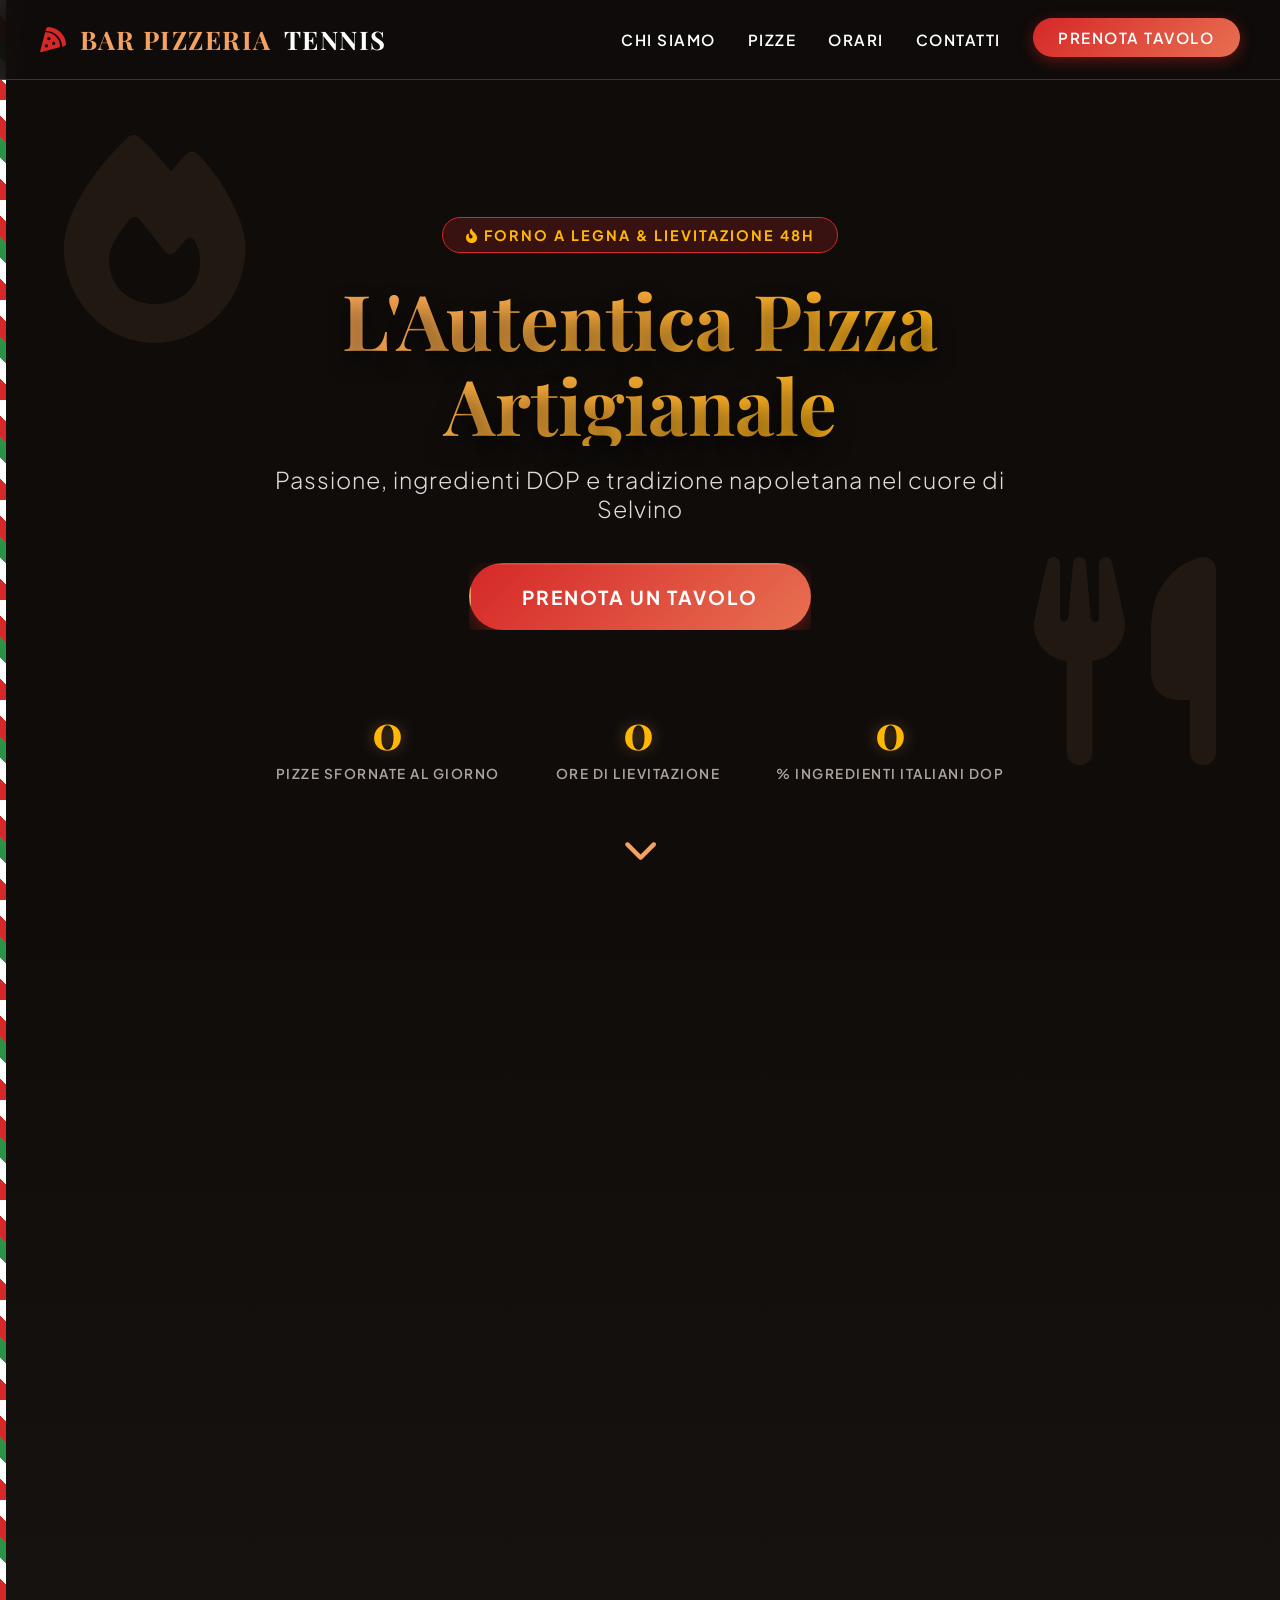
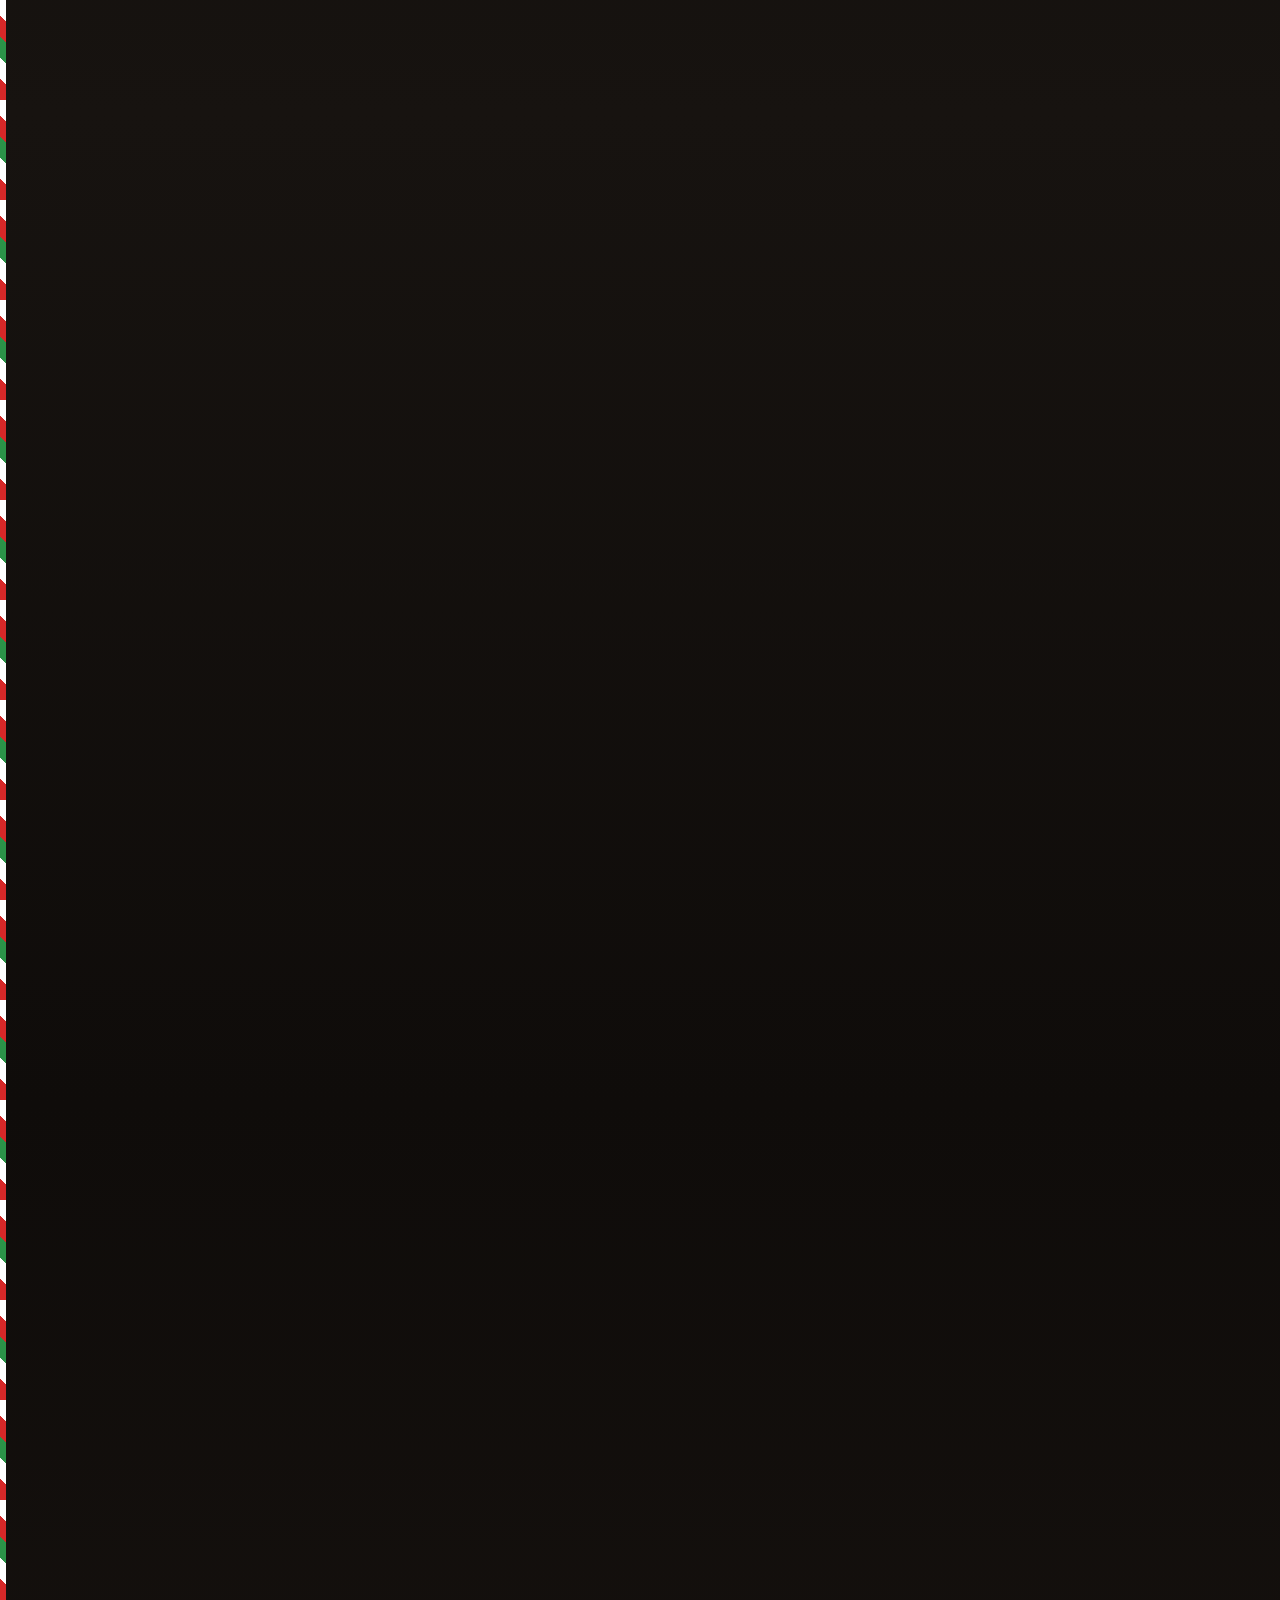
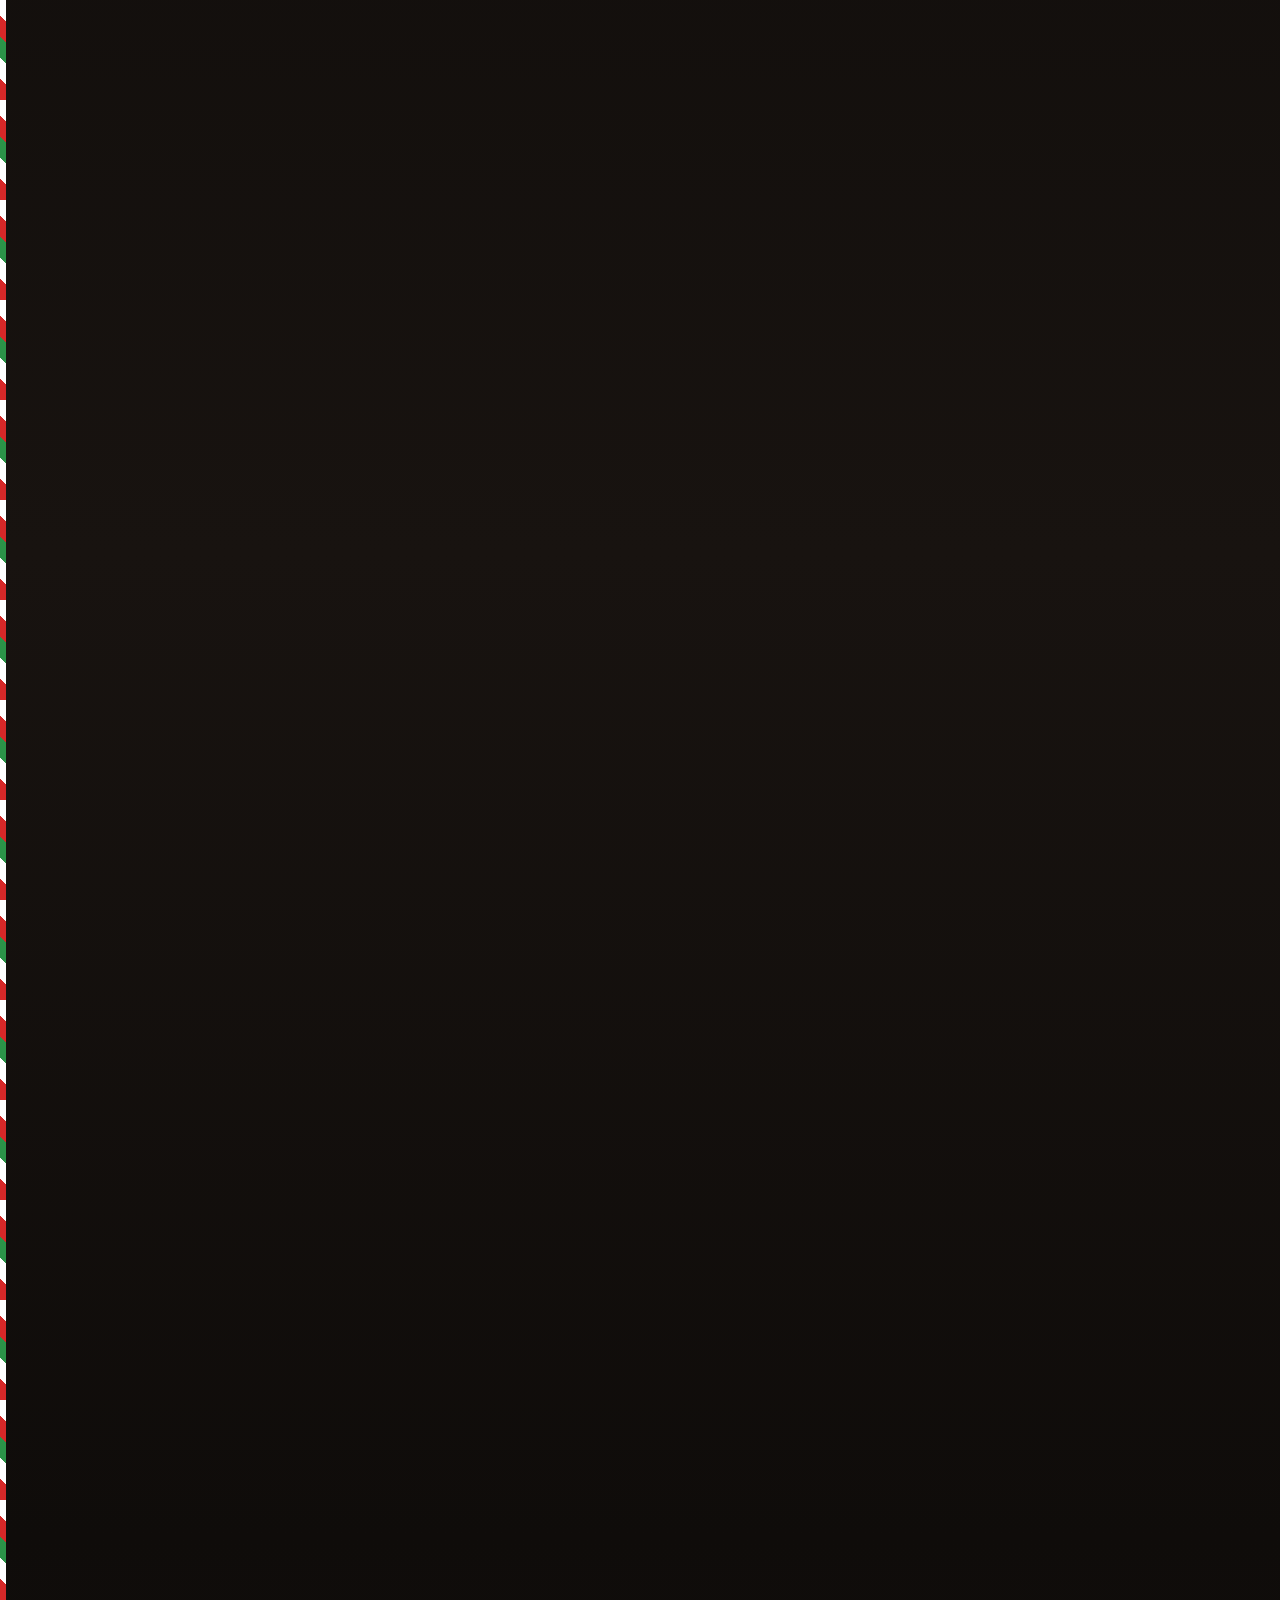
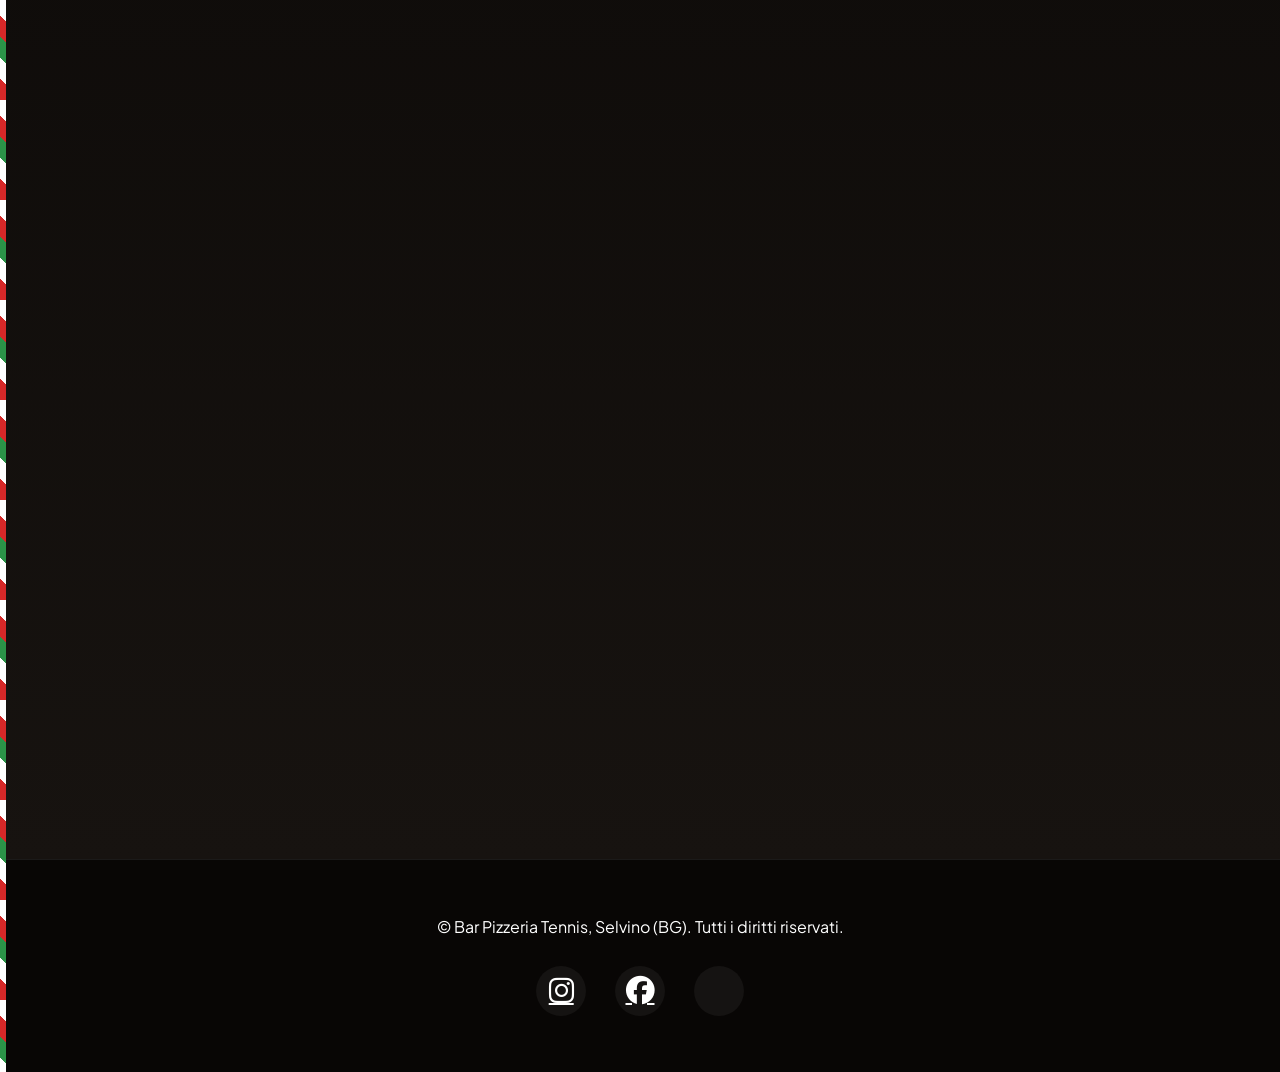
==== commit 22a9088f: "Move JavaScript to external script.js Removed inline JavaScript for various UI effects and replaced " ====
--- a/Frontend/index.html
+++ b/Frontend/index.html
@@ -338,282 +338,7 @@
         </div>
     </footer>
 
-    <script>
-        document.addEventListener("DOMContentLoaded", () => {
-            /* Header Scroll Effect */
-            const navbar = document.getElementById('navbar');
-            window.addEventListener('scroll', () => {
-                if (window.scrollY > 50) {
-                    navbar.classList.add('scrolled');
-                } else {
-                    navbar.classList.remove('scrolled');
-                }
-            });
-
-            /* Mobile Menu Toggle */
-            const menuBtn = document.querySelector('.menu-mobile');
-            const nav = document.querySelector('.nav');
-            if (menuBtn && nav) {
-                menuBtn.addEventListener('click', () => {
-                    nav.classList.toggle('active');
-                });
-            }
-
-            /* Scroll Reveal Observer */
-            const revealElements = document.querySelectorAll('.reveal');
-            const revealObserver = new IntersectionObserver((entries) => {
-                entries.forEach(entry => {
-                    if (entry.isIntersecting) {
-                        entry.target.classList.add('active');
-                    }
-                });
-            }, {
-                threshold: 0.1,
-                rootMargin: "0px 0px -40px 0px"
-            });
-
-            revealElements.forEach(el => revealObserver.observe(el));
-
-            /* Stat Counter Animation */
-            const counters = document.querySelectorAll('.stat-number');
-            let hasCounted = false;
-
-            const countUpObserver = new IntersectionObserver((entries) => {
-                entries.forEach(entry => {
-                    if (entry.isIntersecting && !hasCounted) {
-                        hasCounted = true;
-                        counters.forEach(counter => {
-                            const target = +counter.getAttribute('data-target');
-                            const duration = 2000;
-                            const stepTime = 20;
-                            const steps = duration / stepTime;
-                            const increment = target / steps;
-                            let current = 0;
-
-                            const timer = setInterval(() => {
-                                current += increment;
-                                if (current >= target) {
-                                    counter.innerText = target + (target === 100 ? '%' : '+');
-                                    clearInterval(timer);
-                                } else {
-                                    counter.innerText = Math.ceil(current) + (target === 100 ? '%' : '+');
-                                }
-                            }, stepTime);
-                        });
-                    }
-                });
-            }, { threshold: 0.5 });
-
-            if (counters.length > 0 && counters[0].parentElement.parentElement) {
-                countUpObserver.observe(counters[0].parentElement.parentElement);
-            }
-
-            /* 3D Tilt Effect */
-            const tiltCards = document.querySelectorAll('[data-tilt]');
-            tiltCards.forEach(card => {
-                card.addEventListener('mousemove', (e) => {
-                    const rect = card.getBoundingClientRect();
-                    const x = e.clientX - rect.left;
-                    const y = e.clientY - rect.top;
-                    const centerX = rect.width / 2;
-                    const centerY = rect.height / 2;
-                    const rotateX = ((y - centerY) / centerY) * -6;
-                    const rotateY = ((x - centerX) / centerX) * 6;
-                    card.style.transform = `perspective(1000px) rotateX(${rotateX}deg) rotateY(${rotateY}deg) translateY(-8px)`;
-                });
-
-                card.addEventListener('mouseleave', () => {
-                    card.style.transform = 'perspective(1000px) rotateX(0deg) rotateY(0deg) translateY(0px)';
-                });
-            });
-
-            /* Button Ripple Effect */
-            const rippleContainers = document.querySelectorAll('.btn-ripple');
-            rippleContainers.forEach(container => {
-                container.addEventListener('click', function(e) {
-                    const existingRipple = this.querySelector('.ripple');
-                    if (existingRipple) existingRipple.remove();
-
-                    const circle = document.createElement('span');
-                    const diameter = Math.max(this.clientWidth, this.clientHeight);
-                    const radius = diameter / 2;
-                    const rect = this.getBoundingClientRect();
-
-                    circle.style.width = circle.style.height = `${diameter}px`;
-                    circle.style.left = `${e.clientX - rect.left - radius}px`;
-                    circle.style.top = `${e.clientY - rect.top - radius}px`;
-                    circle.classList.add('ripple');
-
-                    this.appendChild(circle);
-                });
-            });
-
-            /* Custom Select Dropdowns */
-            const luxurySelects = document.querySelectorAll(".luxury-select");
-            luxurySelects.forEach(select => {
-                const selected = select.querySelector(".luxury-selected");
-                const optionItems = select.querySelectorAll(".luxury-option");
-                const hiddenInput = select.parentElement.querySelector("input[type='hidden']");
-
-                selected.addEventListener("click", (e) => {
-                    e.stopPropagation();
-                    luxurySelects.forEach(s => {
-                        if (s !== select) s.classList.remove("open");
-                    });
-                    select.classList.toggle("open");
-                });
-
-                optionItems.forEach(option => {
-                    option.addEventListener("click", () => {
-                        const value = option.getAttribute("data-value");
-                        selected.textContent = option.textContent;
-                        if (hiddenInput) {
-                            hiddenInput.value = value;
-                        }
-                        select.classList.remove("open");
-                        select.classList.remove("error");
-                    });
-                });
-            });
-
-            document.addEventListener("click", (e) => {
-                luxurySelects.forEach(select => {
-                    if (!select.contains(e.target)) {
-                        select.classList.remove("open");
-                    }
-                });
-            });
-
-            /* Toast Notification System */
-            function showToast(message, type = 'success') {
-                let toastContainer = document.getElementById('toastContainer');
-                if (!toastContainer) {
-                    toastContainer = document.createElement('div');
-                    toastContainer.id = 'toastContainer';
-                    toastContainer.style.cssText = 'position:fixed; bottom:30px; right:30px; z-index:9999; display:flex; flex-direction:column; gap:10px;';
-                    document.body.appendChild(toastContainer);
-                }
-
-                const toast = document.createElement('div');
-                toast.style.cssText = `background:${type === 'success' ? '#2b9348' : '#d62828'}; color:#fff; padding:1rem 1.5rem; border-radius:12px; box-shadow:0 10px 30px rgba(0,0,0,0.5); font-weight:600; font-size:0.95rem; display:flex; align-items:center; gap:10px; animation:fadeInUp 0.3s ease-out;`;
-                toast.innerHTML = `<i class="fas ${type === 'success' ? 'fa-check-circle' : 'fa-exclamation-circle'}"></i> <span>${message}</span>`;
-                
-                toastContainer.appendChild(toast);
-
-                setTimeout(() => {
-                    toast.style.opacity = '0';
-                    toast.style.transform = 'translateY(20px)';
-                    toast.style.transition = 'all 0.3s ease';
-                    setTimeout(() => toast.remove(), 300);
-                }, 4000);
-            }
-
-            /* Booking Form Handling with .NET Backend sync & localStorage fallback */
-            const bookingForm = document.getElementById('bookingForm');
-            const bookingModal = document.getElementById('bookingModal');
-            const modalMessage = document.getElementById('modalMessage');
-            const closeModal = document.getElementById('closeModal');
-
-            if (bookingForm) {
-                bookingForm.addEventListener('submit', async function(e) {
-                    e.preventDefault();
-
-                    const servizioInput = document.getElementById("servizio");
-                    const servizioSelect = document.getElementById("servizioSelect");
-
-                    if (!servizioInput.value) {
-                        if (servizioSelect) servizioSelect.classList.add("error");
-                        showToast("Seleziona una tipologia di servizio valida.", "error");
-                        return;
-                    }
-
-                    const formData = {
-                        nome: document.getElementById('nome').value,
-                        telefono: document.getElementById('telefono').value,
-                        data: document.getElementById('data').value,
-                        ora: document.getElementById('ora').value,
-                        servizio: servizioInput.value,
-                        ospiti: document.getElementById('ospiti').value,
-                        timestamp: new Date().toISOString()
-                    };
-
-                    let backendSynced = false;
-
-                    try {
-                        const controllerSignal = new AbortController();
-                        const timeoutId = setTimeout(() => controllerSignal.abort(), 4000);
-
-                        // Chiamata POST verso l'API .NET
-                        const response = await fetch('https://localhost??', {
-                            method: 'POST',
-                            headers: {
-                                'Content-Type': 'application/json'
-                            },
-                            body: JSON.stringify(formData),
-                            signal: controllerSignal.signal
-                        });
-
-                        clearTimeout(timeoutId);
-
-                        if (response.ok) {
-                            backendSynced = true;
-                            console.log('Sincronizzato con successo con il backend .NET');
-                        }
-                    } catch (error) {
-                        console.warn('Backend .NET non raggiungibile, salvataggio di sicurezza in locale (localStorage)...', error);
-                    }
-
-                    // Salvtaggio di sicurezza in localStorage
-                    try {
-                        const existingBookings = JSON.parse(localStorage.getItem('pizzeria_prenotazioni') || '[]');
-                        existingBookings.push(formData);
-                        localStorage.setItem('pizzeria_prenotazioni', JSON.stringify(existingBookings));
-                    } catch (err) {
-                        console.error('Errore salvataggio locale:', err);
-                    }
-
-                    if (modalMessage) {
-                        modalMessage.innerHTML = `Grazie mille <strong>${formData.nome}</strong>!<br>La tua prenotazione per <strong>"${formData.servizio}"</strong> (${formData.ospiti}) il <strong>${formData.data}</strong> alle <strong>${formData.ora}</strong> è stata registrata${backendSynced ? ' e confermata sul server .NET' : ' (salvata in locale)'}. Ti contatteremo al <strong>${formData.telefono}</strong>!`;
-                    }
-
-                    if (bookingModal) {
-                        bookingModal.classList.add('active');
-                    }
-
-                    showToast("Prenotazione registrata con successo!");
-                    this.reset();
-
-                    const servizioSelected = servizioSelect ? servizioSelect.querySelector(".luxury-selected") : null;
-                    const ospitiSelected = document.querySelector("#ospitiSelect .luxury-selected");
-                    if (servizioSelected) servizioSelected.textContent = "Seleziona Servizio";
-                    if (ospitiSelected) ospitiSelected.textContent = "2 Persone / 2 Pizze";
-                    if (servizioInput) servizioInput.value = "";
-                    const ospitiInput = document.getElementById('ospiti');
-                    if (ospitiInput) ospitiInput.value = "2 Persone / 2 Pizze";
-                });
-            }
-
-            if (closeModal && bookingModal) {
-                closeModal.addEventListener('click', () => {
-                    bookingModal.classList.remove('active');
-                });
-
-                bookingModal.addEventListener('click', (e) => {
-                    if (e.target === bookingModal) {
-                        bookingModal.classList.remove('active');
-                    }
-                });
-            }
-
-            /* Smooth Scroll Indicator */
-            const scrollBtn = document.getElementById('scrollBtn');
-            if (scrollBtn) {
-                scrollBtn.addEventListener('click', () => {
-                    const aboutSection = document.querySelector('#about');
-                    if (aboutSection) aboutSection.scrollIntoView({ behavior: 'smooth' });
-                });
-            }
-        });
+    <script src="script.js">
     </script>
 </body>
 </html>
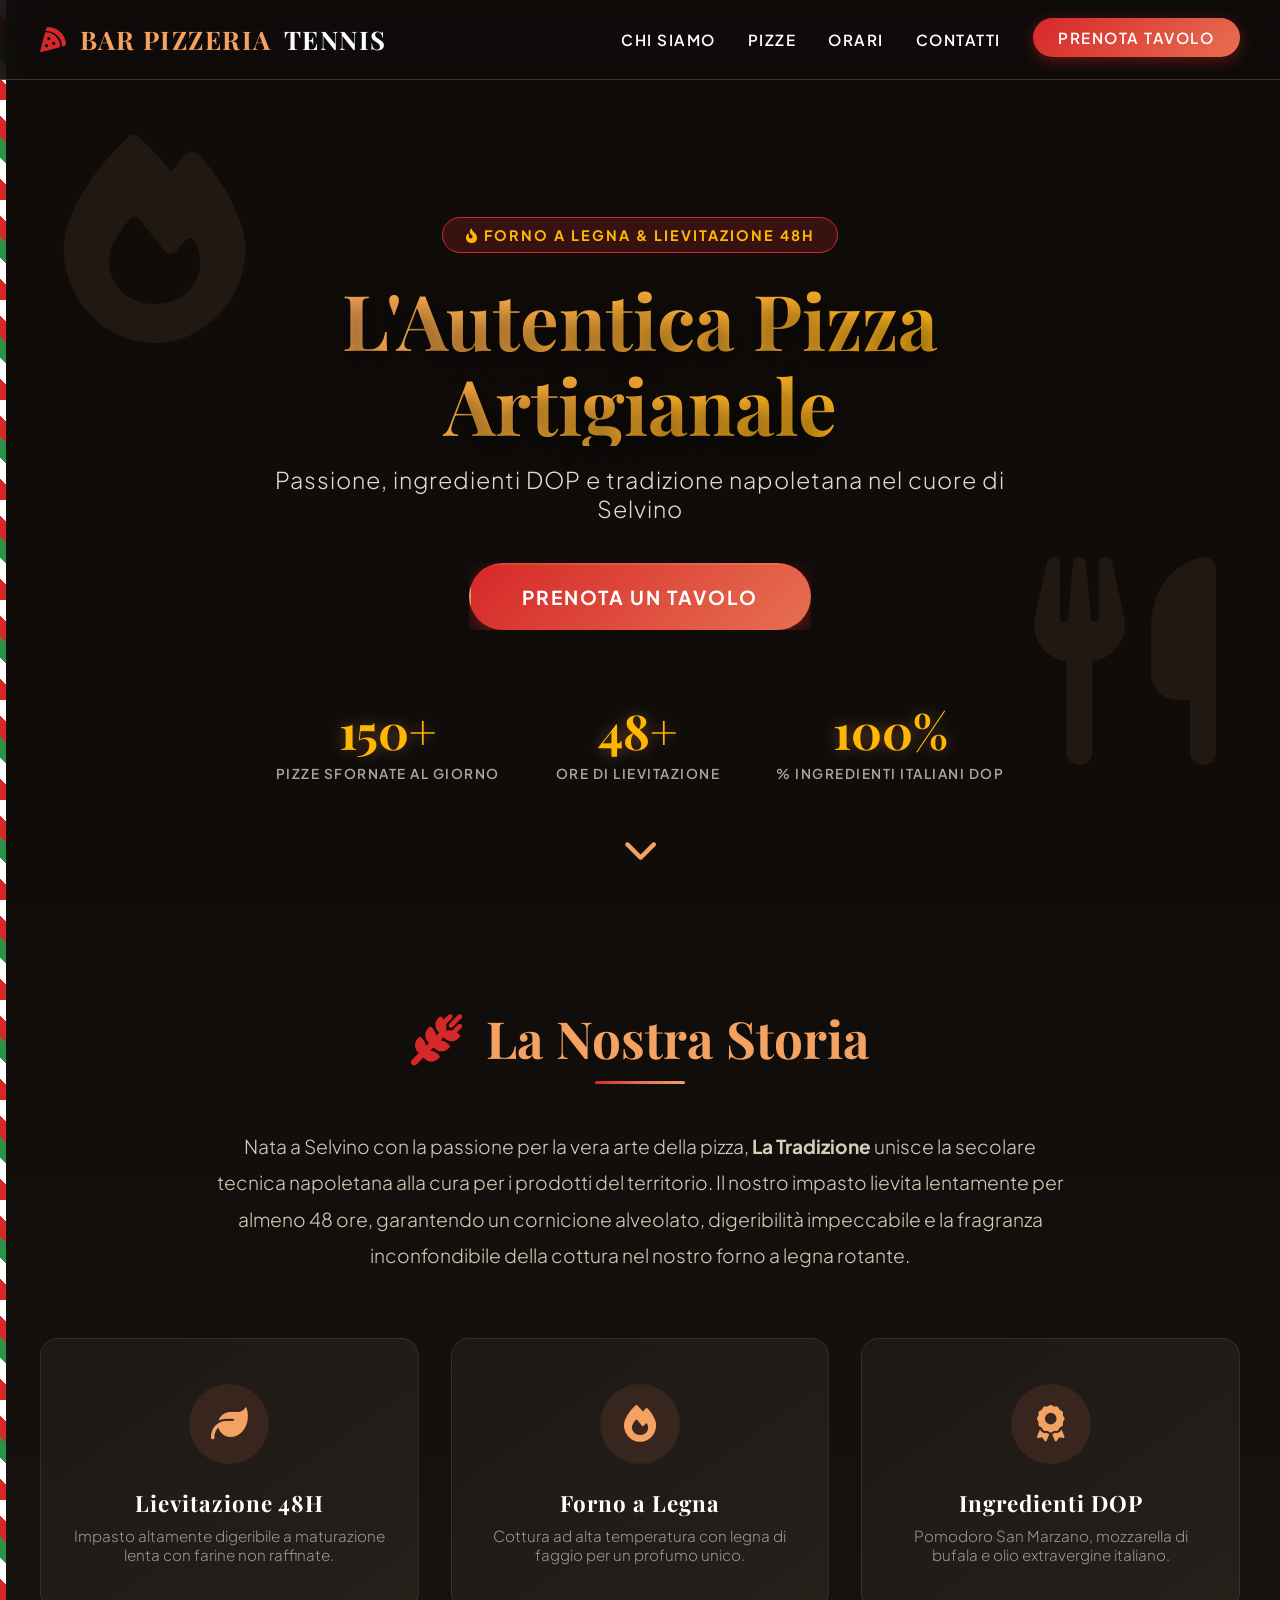
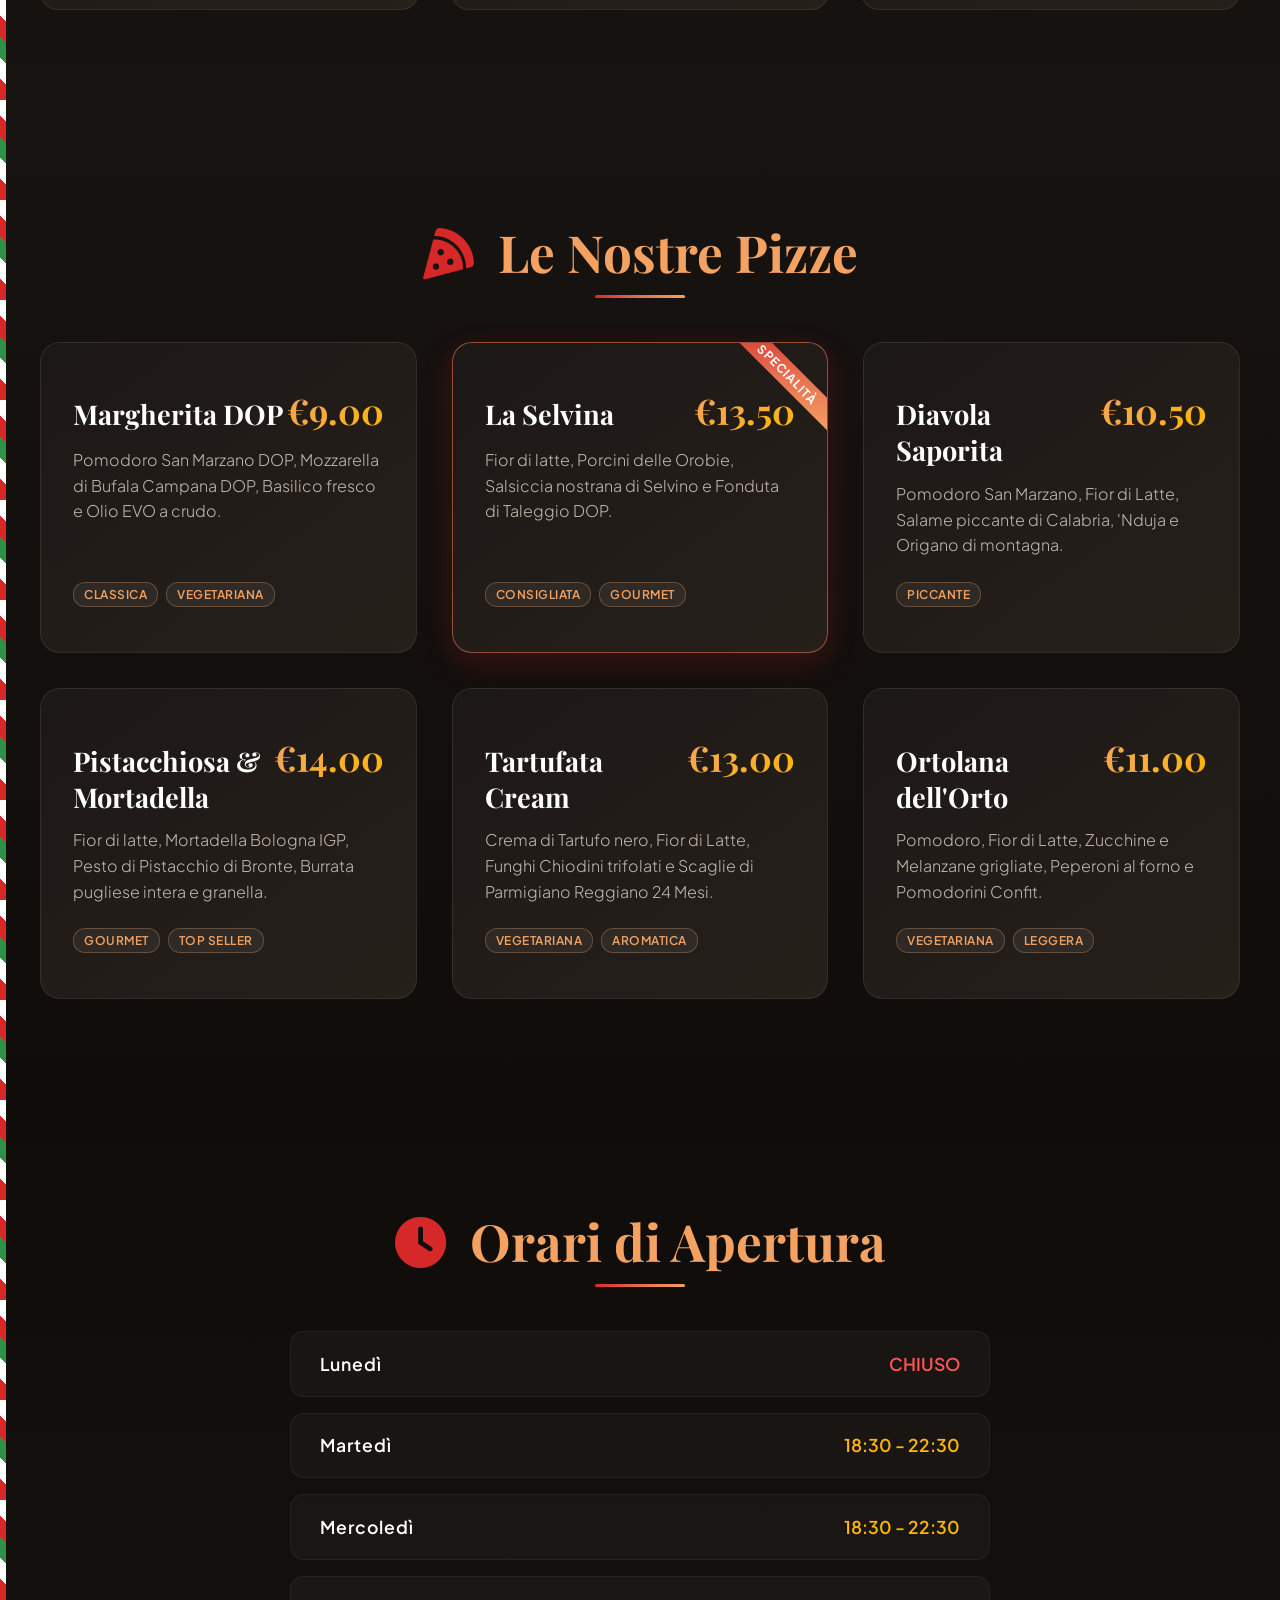
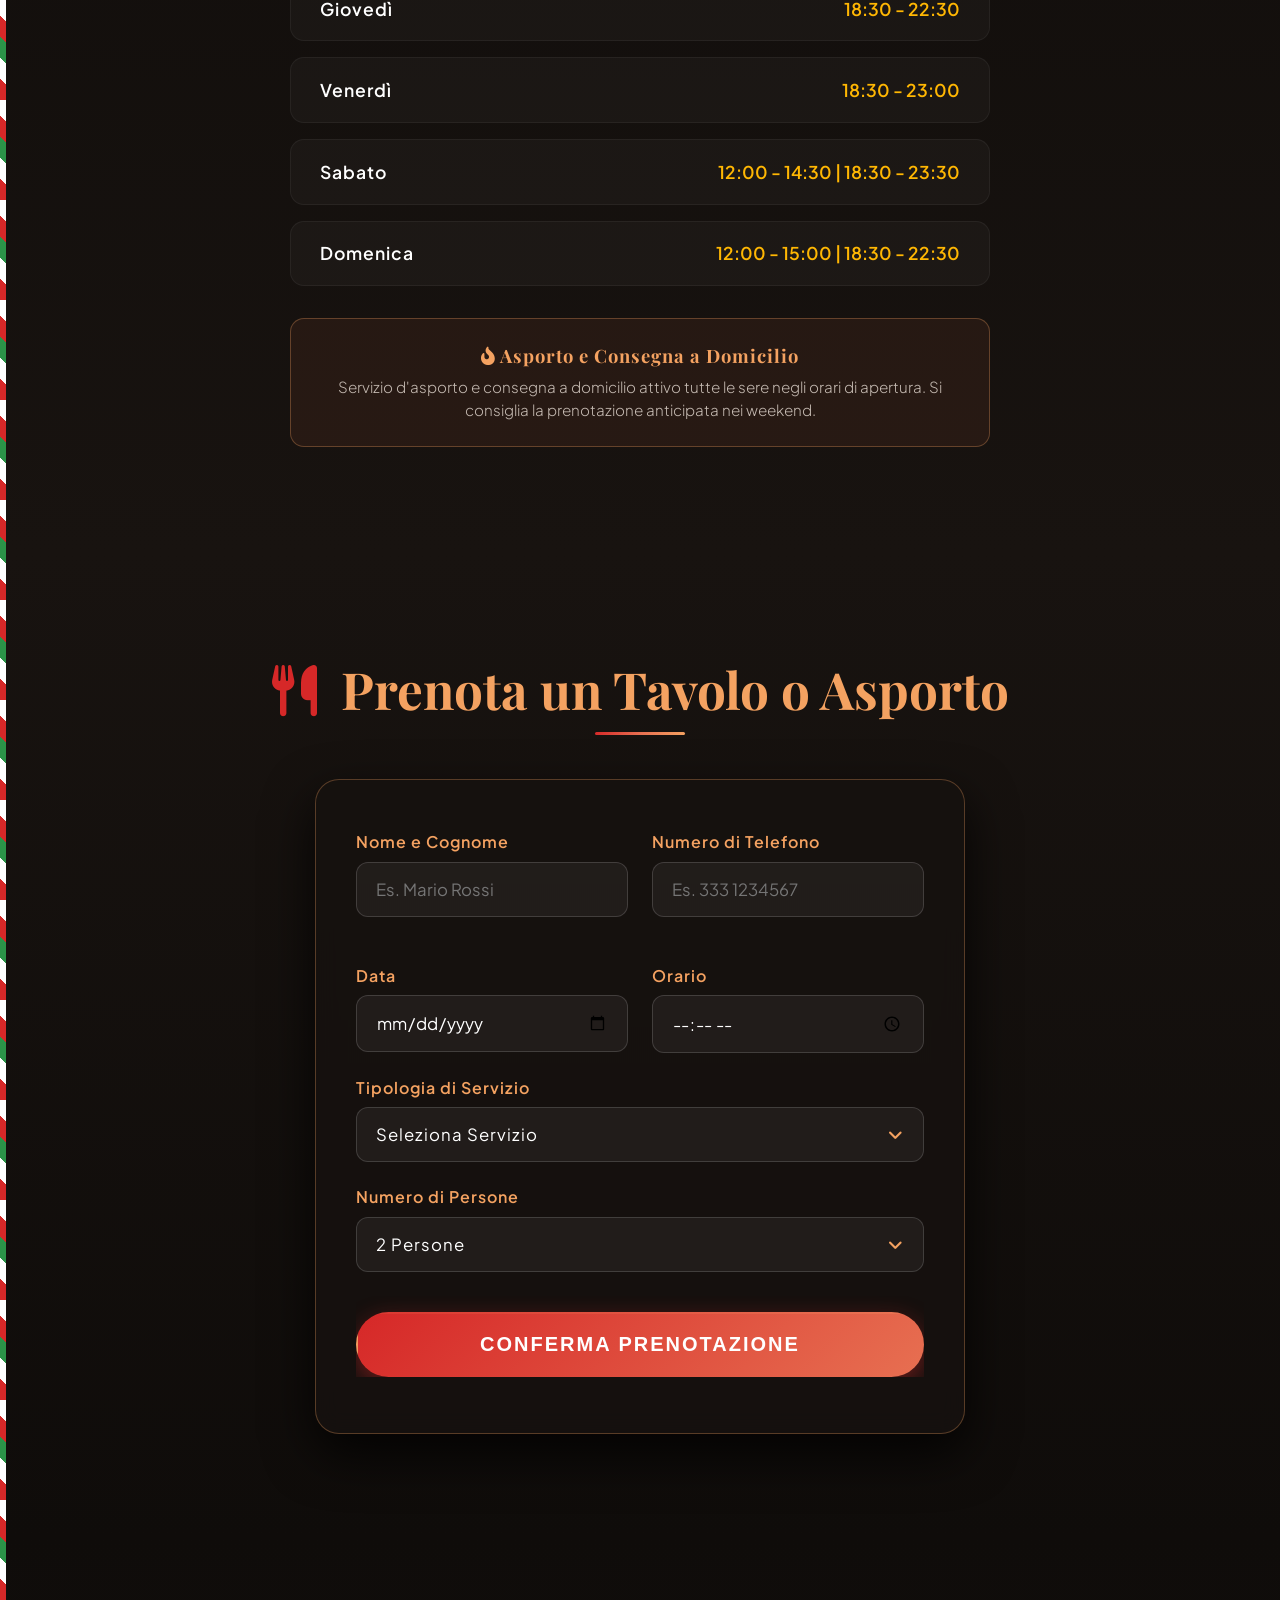
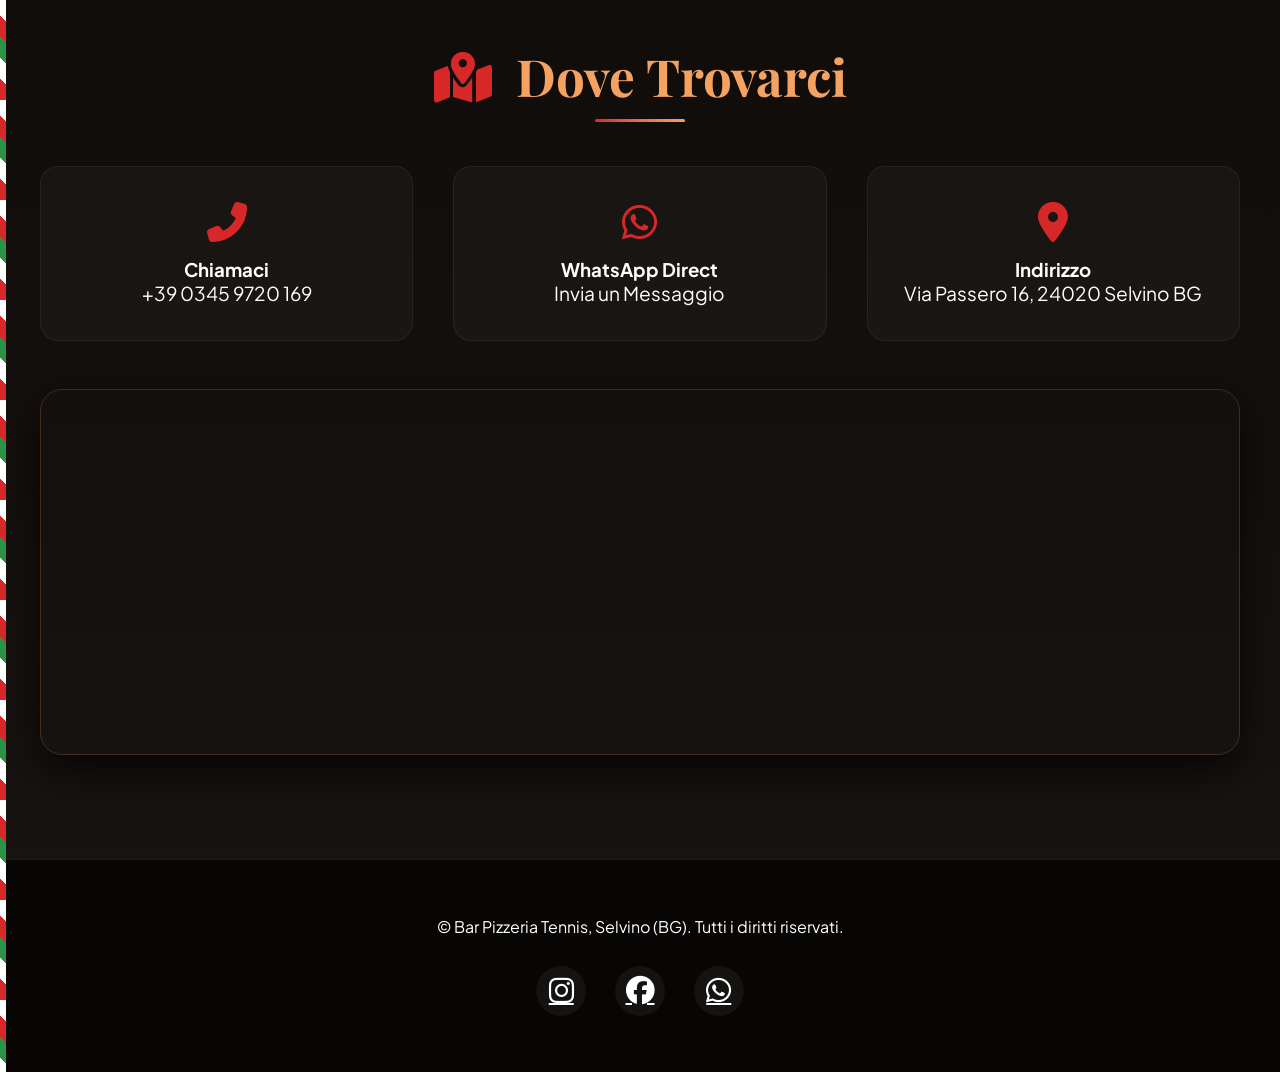
==== commit 140ba023: "Fix typos in section titles and labels" ====
--- a/Frontend/index.html
+++ b/Frontend/index.html
@@ -68,7 +68,7 @@
 
         <section id="about" class="section about">
             <div class="container">
-                <h2 class="section-title reveal"><i class="fas fa-wheat-awt"></i> La Nostra Storia</h2>
+                <h2 class="section-title reveal"><i class="fas fa-wheat-awn"></i> La Nostra Storia</h2>
                 <p class="about-text reveal">
                     Nata a Selvino con la passione per la vera arte della pizza, <strong>La Tradizione</strong> unisce la secolare tecnica napoletana alla cura per i prodotti del territorio. Il nostro impasto lievita lentamente per almeno 48 ore, garantendo un cornicione alveolato, digeribilità impeccabile e la fragranza inconfondibile della cottura nel nostro forno a legna rotante.
                 </p>
@@ -268,7 +268,7 @@
                     </div>
 
                     <div class="form-group full-width">
-                        <label>Numero di Ospiti / Pizze</label>
+                        <label>Numero di Persone</label>
                         <div class="luxury-select" id="ospitiSelect">
                             <div class="luxury-selected">2 Persone</div>
                             <div class="luxury-options">
@@ -291,12 +291,12 @@
 
         <section id="contatti" class="section contatti">
             <div class="container">
-                <h2 class="section-title reveal"><i class="fas fa-map-marked-alt"></i> Dove Tovarci</h2>
+                <h2 class="section-title reveal"><i class="fas fa-map-marked-alt"></i> Dove Trovarci</h2>
                 <div class="contatti-grid">
                     <div class="contatti-card reveal">
                         <i class="fas fa-phone-alt"></i>
                         <h3>Chiamaci</h3>
-                        <a href="tel:+390350310434">+39 0345 9720 169</a>
+                        <a href="tel:+3903459720169">+39 0345 9720 169</a>
                     </div>
                     <div class="contatti-card reveal">
                         <i class="fab fa-whatsapp"></i>
@@ -331,14 +331,13 @@
         <div class="container">
             <p>&copy; Bar Pizzeria Tennis, Selvino (BG). Tutti i diritti riservati.</p>
             <div class="social">
-                <a href="#" aria-label="Instagram"><i class="fab fa-instagram"></i></a>
-                <a href="#" aria-label="Facebook"><i class="fab fa-facebook"></i></a>
-                <a href="#" aria-label="TripAdvisor"><i class="fab fa-tripadvisor"></i></a>
+                <a href="#" aria-label="Instagram" target="_blank" rel="noopener"><i class="fab fa-instagram"></i></a>
+                <a href="#" aria-label="Facebook" target="_blank" rel="noopener"><i class="fab fa-facebook"></i></a>
+                <a href="https://wa.me/3903459720169" aria-label="WhatsApp" target="_blank" rel="noopener"><i class="fab fa-whatsapp"></i></a>
             </div>
         </div>
     </footer>
 
-    <script src="script.js">
-    </script>
+    <script src="script.js"></script>
 </body>
 </html>
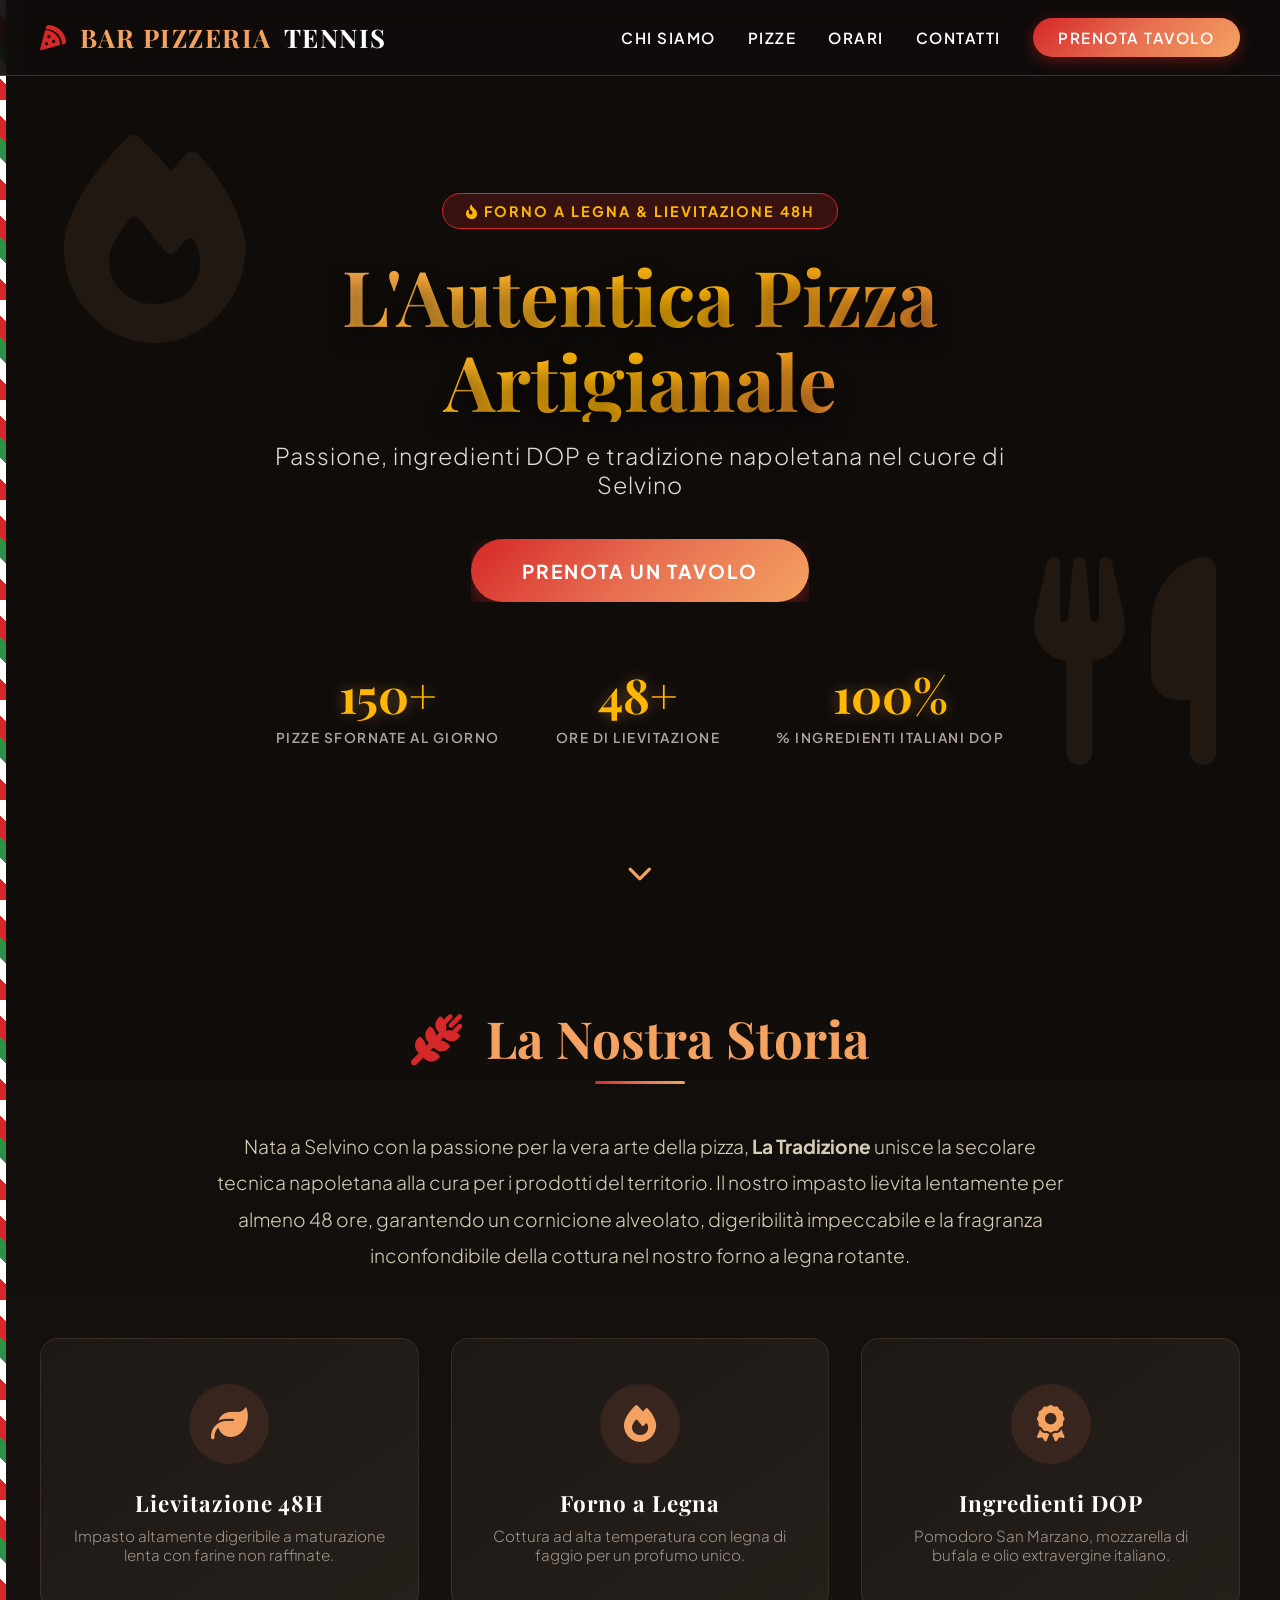
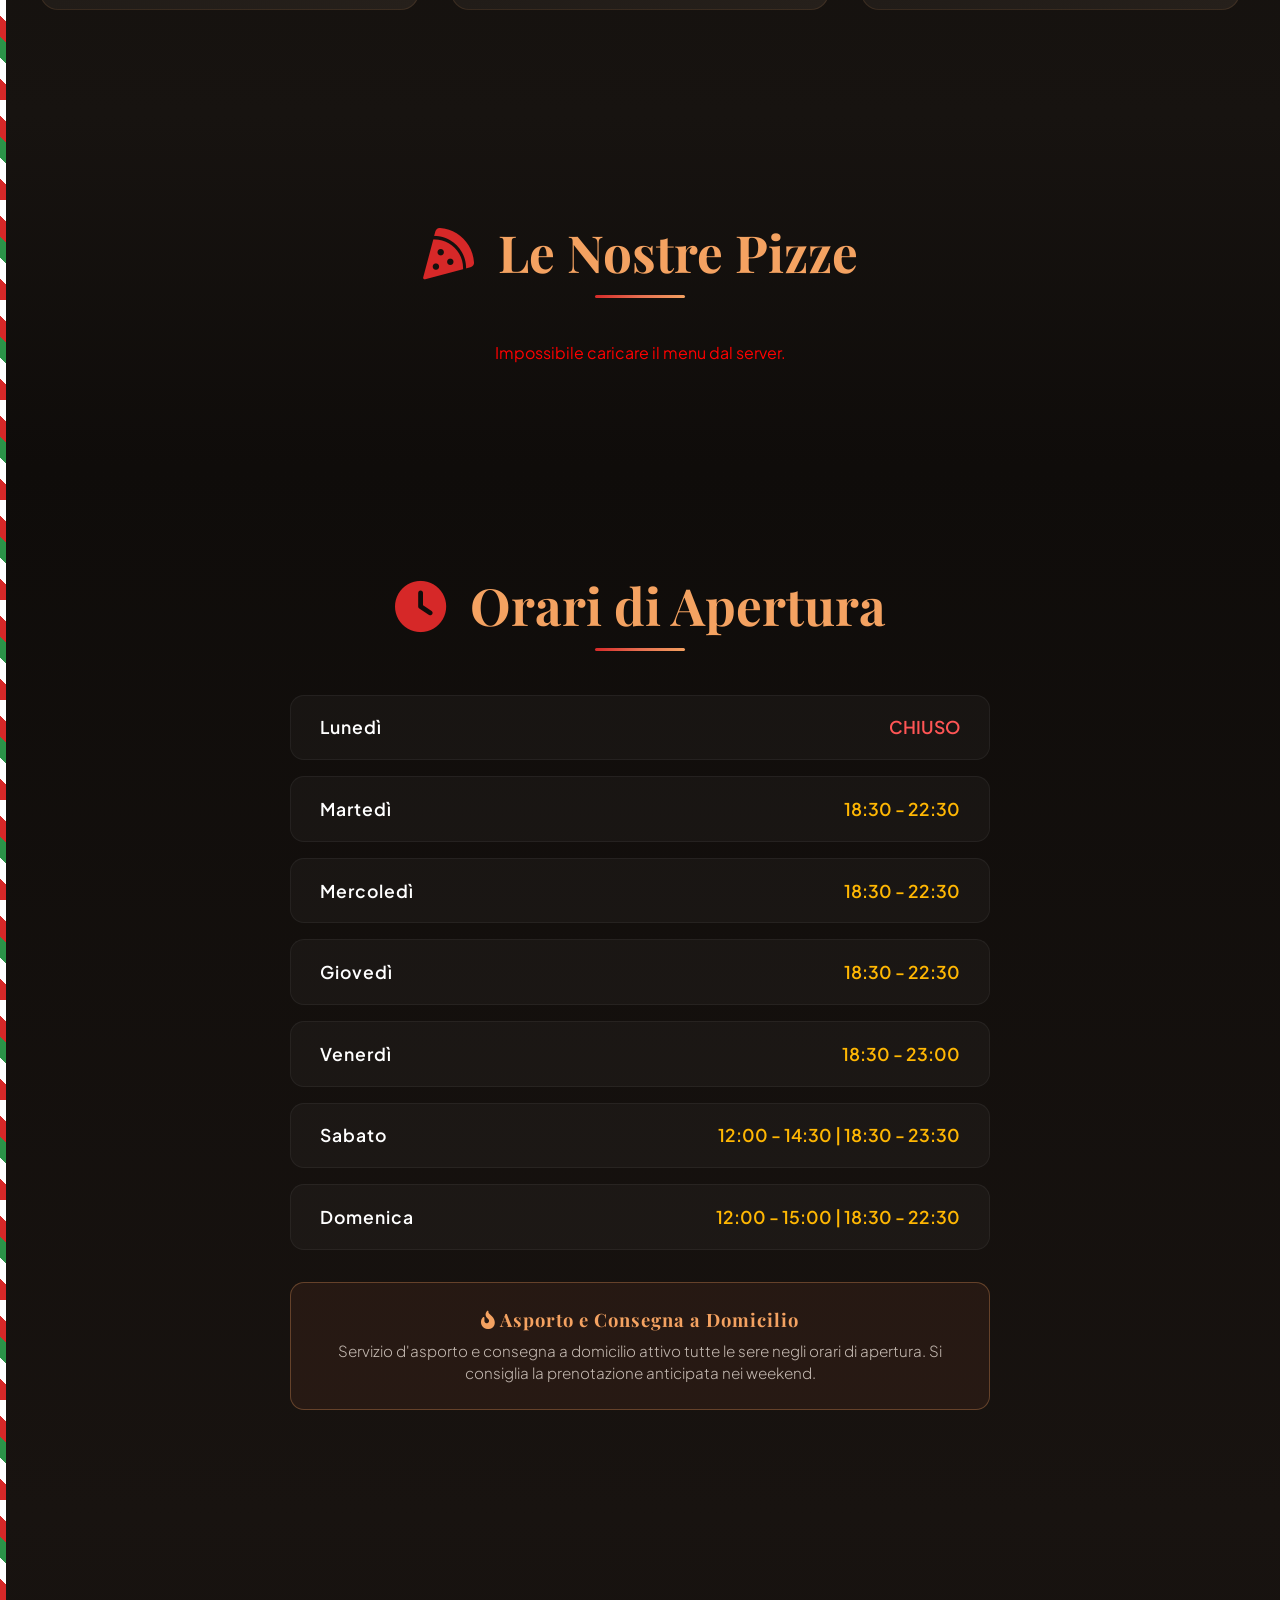
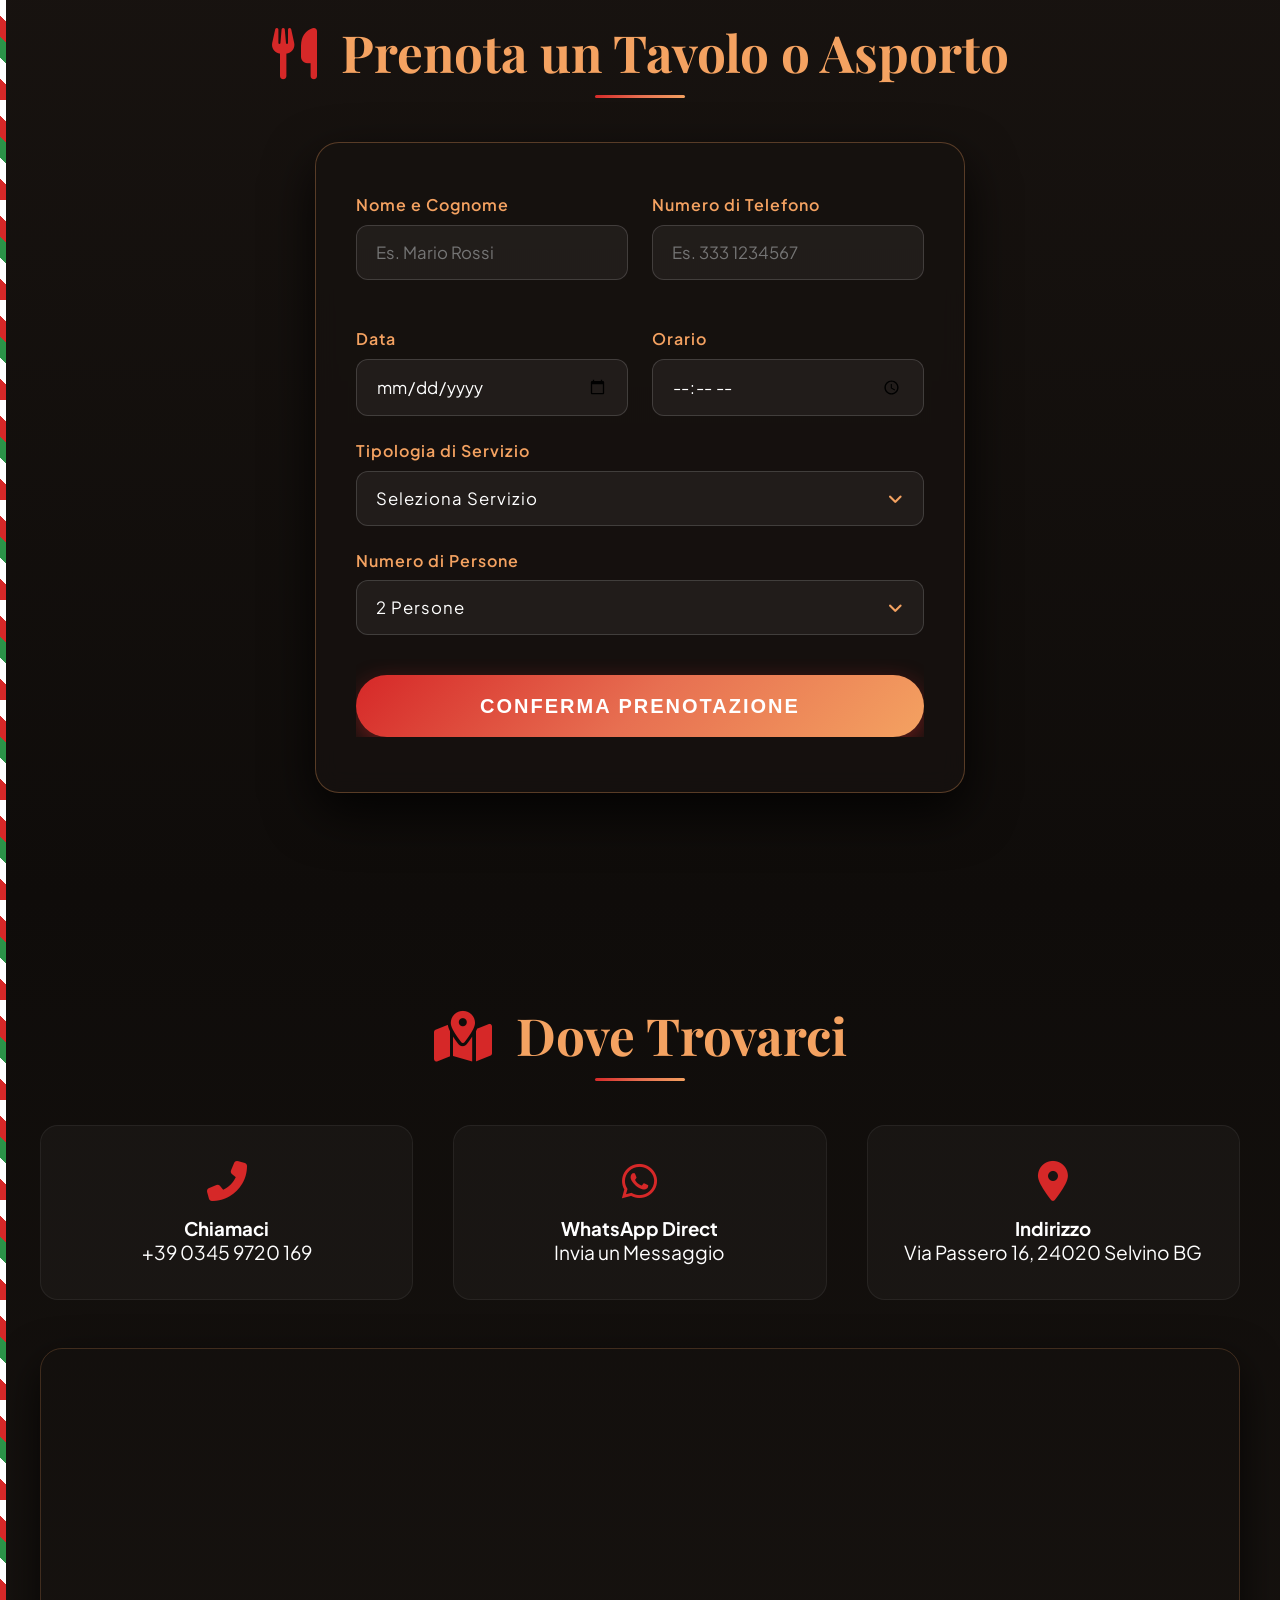
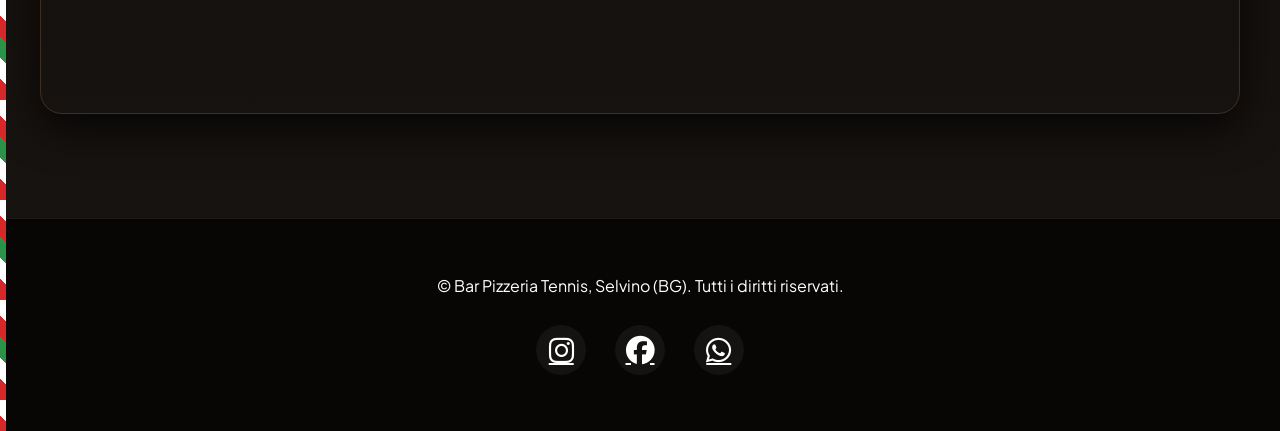
==== commit ffbc3b40: "idk" ====
--- a/Frontend/index.html
+++ b/Frontend/index.html
@@ -25,7 +25,7 @@
                 <li><a href="#menu">Pizze</a></li>
                 <li><a href="#orari">Orari</a></li>
                 <li><a href="#contatti">Contatti</a></li>
-                <li><a href="#prenota" class="btn-prenota btn-ripple">Prenota Tavolo</a></li>
+                <li><a href="#prenota" class="btn-prenota">Prenota Tavolo</a></li>
             </ul>
         </nav>
         <button class="menu-mobile" aria-label="Menu mobile">
--- a/Frontend/style.css
+++ b/Frontend/style.css
@@ -58,17 +58,6 @@
 @keyframes pulseGlow {
     0%, 100% { box-shadow: 0 0 15px rgba(214, 40, 40, 0.4); }
     50% { box-shadow: 0 0 35px rgba(244, 162, 97, 0.7); }
-}
-
-@keyframes rotateSlow {
-    0% { transform: rotate(0deg); }
-    100% { transform: rotate(360deg); }
-}
-
-@keyframes shimmerGradient {
-    0% { background-position: 0% 50%; }
-    50% { background-position: 100% 50%; }
-    100% { background-position: 0% 50%; }
 }
 
 @keyframes flameBorder {
@@ -174,18 +163,20 @@
 
 .btn-prenota {
     background: var(--fire-gradient);
-    background-size: 200% 200%;
     color: #ffffff !important;
     font-weight: 700;
     padding: 0.65rem 1.6rem !important;
-    border-radius: 30px;
+    border-radius: 30px !important;
     transition: all 0.3s ease !important;
-    animation: pulseGlow 3s infinite, shimmerGradient 4s ease infinite;
-    position: relative;
-    overflow: hidden;
+    animation: pulseGlow 3s infinite;
+    position: relative;
     box-shadow: 0 4px 15px rgba(214, 40, 40, 0.4);
-}
-
+    border: none;
+    display: inline-flex; /* <--- Aggiunto per gestire i bordi arrotondati */
+    align-items: center; /* <--- Aggiunto */
+    justify-content: center; /* <--- Aggiunto */
+    text-decoration: none;
+}
 .btn-prenota::after {
     display: none !important;
 }
@@ -194,7 +185,6 @@
     transform: translateY(-2px) scale(1.05);
     box-shadow: var(--warm-glow);
 }
-
 .hero {
     min-height: 100vh;
     display: flex;
@@ -204,7 +194,7 @@
     position: relative;
     background: linear-gradient(135deg, rgba(15,12,10,0.92), rgba(15,12,10,0.82)),
                 url('https://images.unsplash.com/photo-1513104890138-7c749659a591?auto=format&fit=crop&w=1920&q=80') center/cover no-repeat;
-    padding-top: 100px;
+    padding: 120px 2rem 80px 2rem;
     overflow: hidden;
 }
 
@@ -274,10 +264,9 @@
     font-size: 4.8rem;
     font-family: 'Playfair Display', serif;
     background: var(--gold-gradient);
-    background-size: 200% 200%;
     -webkit-background-clip: text;
     -webkit-text-fill-color: transparent;
-    animation: fadeInUp 1s ease-out, shimmerGradient 6s ease infinite;
+    animation: fadeInUp 1s ease-out;
     margin-bottom: 1rem;
     text-shadow: 0 10px 20px rgba(0,0,0,0.6);
     line-height: 1.1;
@@ -296,6 +285,8 @@
     position: relative;
     overflow: hidden;
     display: inline-block;
+    border: none;
+    outline: none;
 }
 
 .ripple {
@@ -309,7 +300,6 @@
 
 .btn-hero {
     background: var(--fire-gradient);
-    background-size: 200% 200%;
     color: #ffffff;
     padding: 1.2rem 3.2rem;
     text-decoration: none;
@@ -318,17 +308,19 @@
     font-weight: 700;
     letter-spacing: 2px;
     transition: all 0.4s cubic-bezier(0.175, 0.885, 0.32, 1.275);
-    animation: fadeInUp 1s ease-out 0.6s backwards, shimmerGradient 4s ease infinite;
+    animation: fadeInUp 1s ease-out 0.6s backwards;
     display: inline-block;
-    border: 2px solid transparent;
+    border: none;
+    outline: none;
     text-transform: uppercase;
     box-shadow: 0 8px 25px rgba(214, 40, 40, 0.45);
+    position: relative;
+    z-index: 2;
 }
 
 .btn-hero:hover {
     transform: translateY(-5px) scale(1.05);
     box-shadow: 0 15px 35px rgba(244, 162, 97, 0.6);
-    border-color: #ffffff;
     color: #ffffff;
 }
 
@@ -336,7 +328,7 @@
     display: flex;
     justify-content: center;
     gap: 3.5rem;
-    margin-top: 4rem;
+    margin-top: 3.5rem;
     animation: fadeInUp 1s ease-out 0.9s backwards;
 }
 
@@ -369,12 +361,12 @@
 
 .hero-scroll {
     position: absolute;
-    bottom: 30px;
+    bottom: 12px;
     left: 50%;
     transform: translateX(-50%);
     animation: floatEffect 2s ease-in-out infinite;
     color: var(--accent-gold);
-    font-size: 2.2rem;
+    font-size: 1.6rem;
     cursor: pointer;
     z-index: 5;
     transition: color 0.3s ease;
@@ -486,7 +478,7 @@
     border-radius: 18px;
     padding: 2.8rem 1.8rem;
     text-align: center;
-    transition: all 0.4s cubic-bezier(0.175, 0.885, 0.32, 1.275);
+    transition: transform 0.1s ease, border-color 0.4s ease, box-shadow 0.4s ease;
     position: relative;
     overflow: hidden;
     transform-style: preserve-3d;
@@ -506,7 +498,6 @@
 }
 
 .feature-card:hover {
-    transform: translateY(-12px) scale(1.02);
     border-color: rgba(231, 111, 81, 0.5);
     box-shadow: 0 20px 40px rgba(0, 0, 0, 0.7);
 }
@@ -566,13 +557,15 @@
     background: var(--card-bg);
     padding: 2.8rem 2rem;
     border-radius: 20px;
-    transition: all 0.4s cubic-bezier(0.175, 0.885, 0.32, 1.275);
+    transition: transform 0.1s ease, border-color 0.4s ease, box-shadow 0.4s ease;
     border: 1px solid rgba(255, 255, 255, 0.08);
     position: relative;
     overflow: hidden;
     display: flex;
     flex-direction: column;
     justify-content: space-between;
+    transform-style: preserve-3d;
+    perspective: 1000px;
 }
 
 .pizza-card.featured {
@@ -595,7 +588,6 @@
 }
 
 .pizza-card:hover {
-    transform: translateY(-12px);
     box-shadow: 0 25px 50px rgba(0, 0, 0, 0.8);
     border-color: var(--accent-gold);
 }
@@ -616,12 +608,10 @@
 .prezzo {
     font-size: 2.2rem;
     background: var(--gold-gradient);
-    background-size: 200% 200%;
     -webkit-background-clip: text;
     -webkit-text-fill-color: transparent;
     font-weight: 700;
     font-family: 'Playfair Display', serif;
-    animation: shimmerGradient 5s ease infinite;
 }
 
 .pizza-card p {
@@ -769,6 +759,12 @@
     font-family: inherit;
     font-size: 1.05rem;
     transition: all 0.3s ease;
+    outline: none;
+}
+
+.form-group input:focus, .form-group select:focus {
+    border-color: var(--accent-gold);
+    box-shadow: 0 0 10px rgba(244, 162, 97, 0.3);
 }
 
 .form-group select option {
@@ -856,13 +852,13 @@
     animation: zoomIn 0.25s ease-out;
 }
 
-/* BUTTON SUBMIT */
+/* BUTTON SUBMIT - CORRETTO SENZA BORDI O CONTORNI RETTANGOLARI */
 .btn-submit {
     background: var(--fire-gradient);
-    background-size: 200% 200%;
     color: #ffffff;
     padding: 1.2rem 2.5rem;
-    border: 2px solid transparent;
+    border: none;
+    outline: none;
     border-radius: 50px;
     cursor: pointer;
     width: 100%;
@@ -873,13 +869,11 @@
     box-shadow: 0 8px 25px rgba(214, 40, 40, 0.45);
     text-transform: uppercase;
     margin-top: 1rem;
-    animation: shimmerGradient 4s ease infinite;
 }
 
 .btn-submit:hover {
     transform: translateY(-3px);
     box-shadow: 0 12px 35px rgba(244, 162, 97, 0.7);
-    border-color: #ffffff;
 }
 
 .modal-overlay {
@@ -955,6 +949,7 @@
     color: #ffffff;
     padding: 0.85rem 2.8rem;
     border: none;
+    outline: none;
     border-radius: 30px;
     font-size: 1.1rem;
     font-weight: 700;
@@ -1133,4 +1128,17 @@
 
 ::-webkit-scrollbar-thumb:hover {
     background: var(--accent-gold);
-}s
+}
+
+/* Rende il menu e la lista liberi di far "straripare" le animazioni dei pulsanti senza tagliarle */
+.nav ul {
+    overflow: visible !important;
+}
+
+.nav li {
+    overflow: visible !important;
+}
+
+.header {
+    overflow: visible !important;
+}
